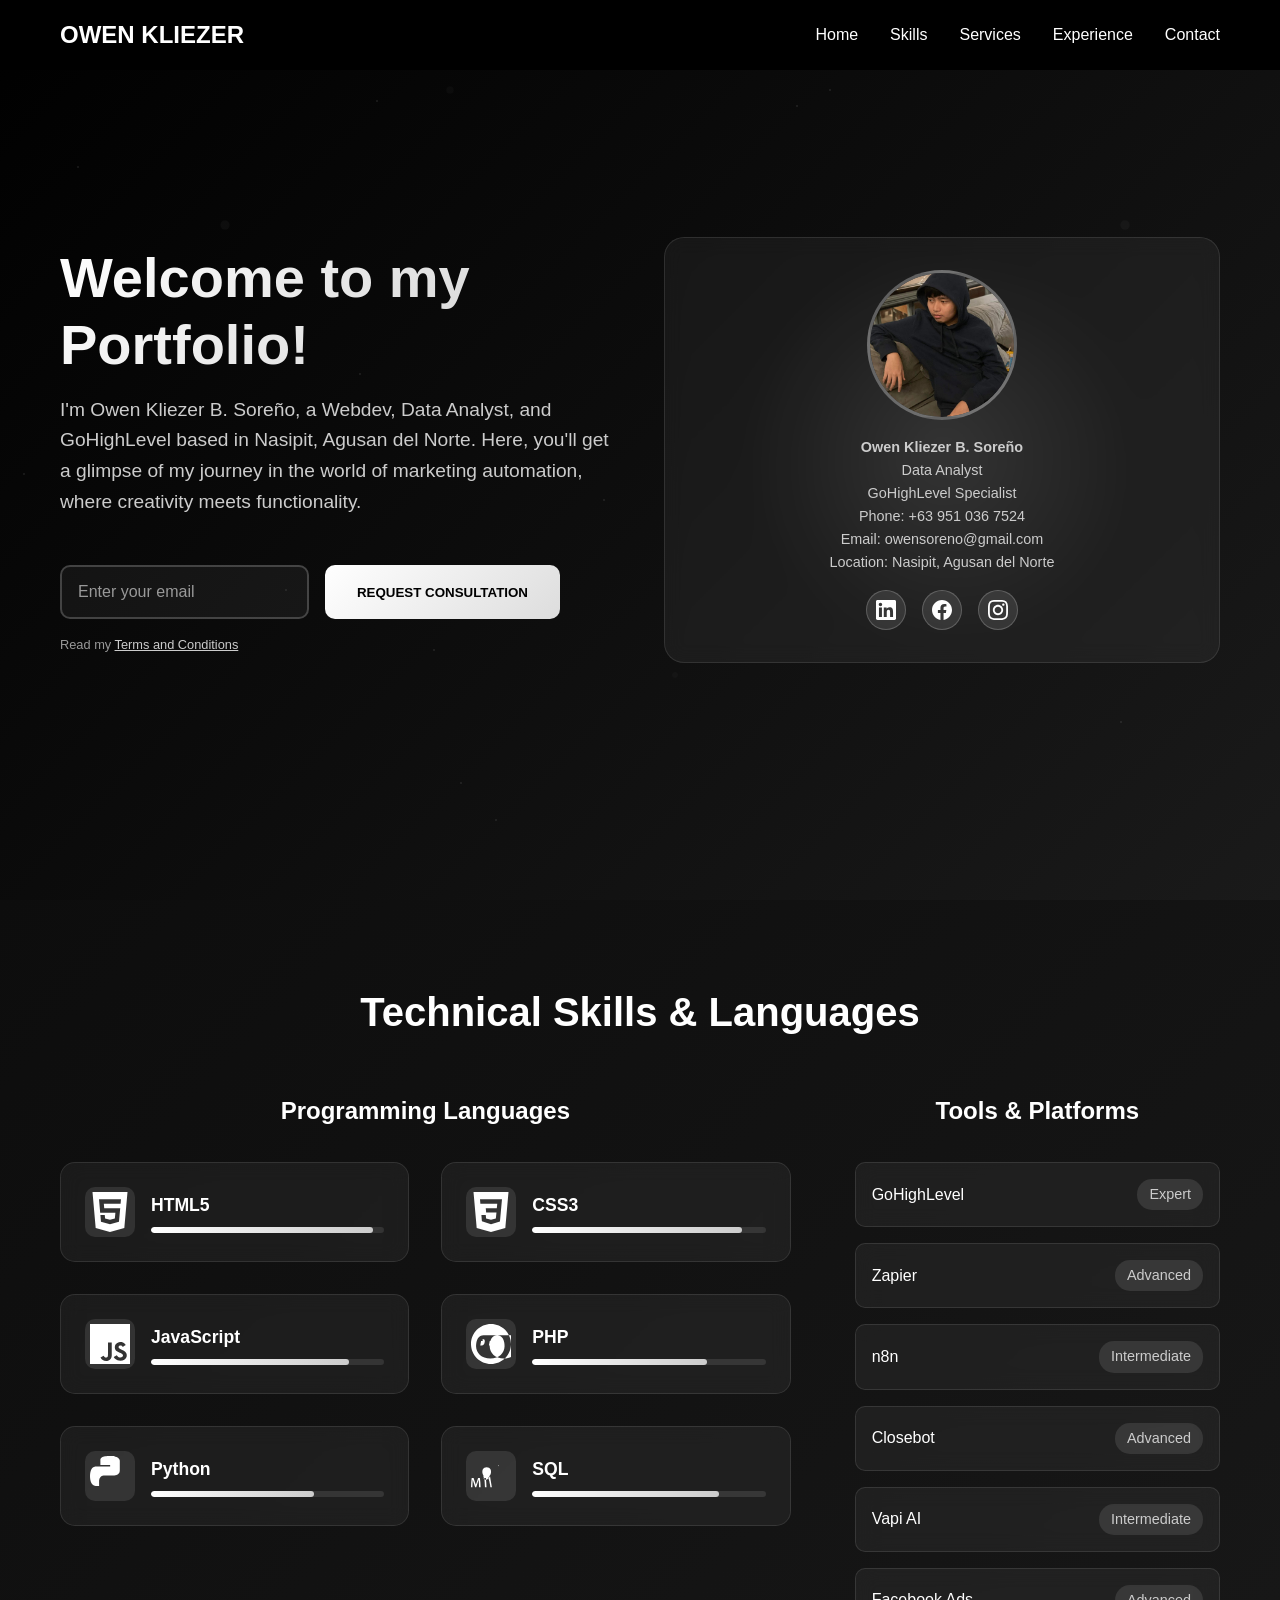
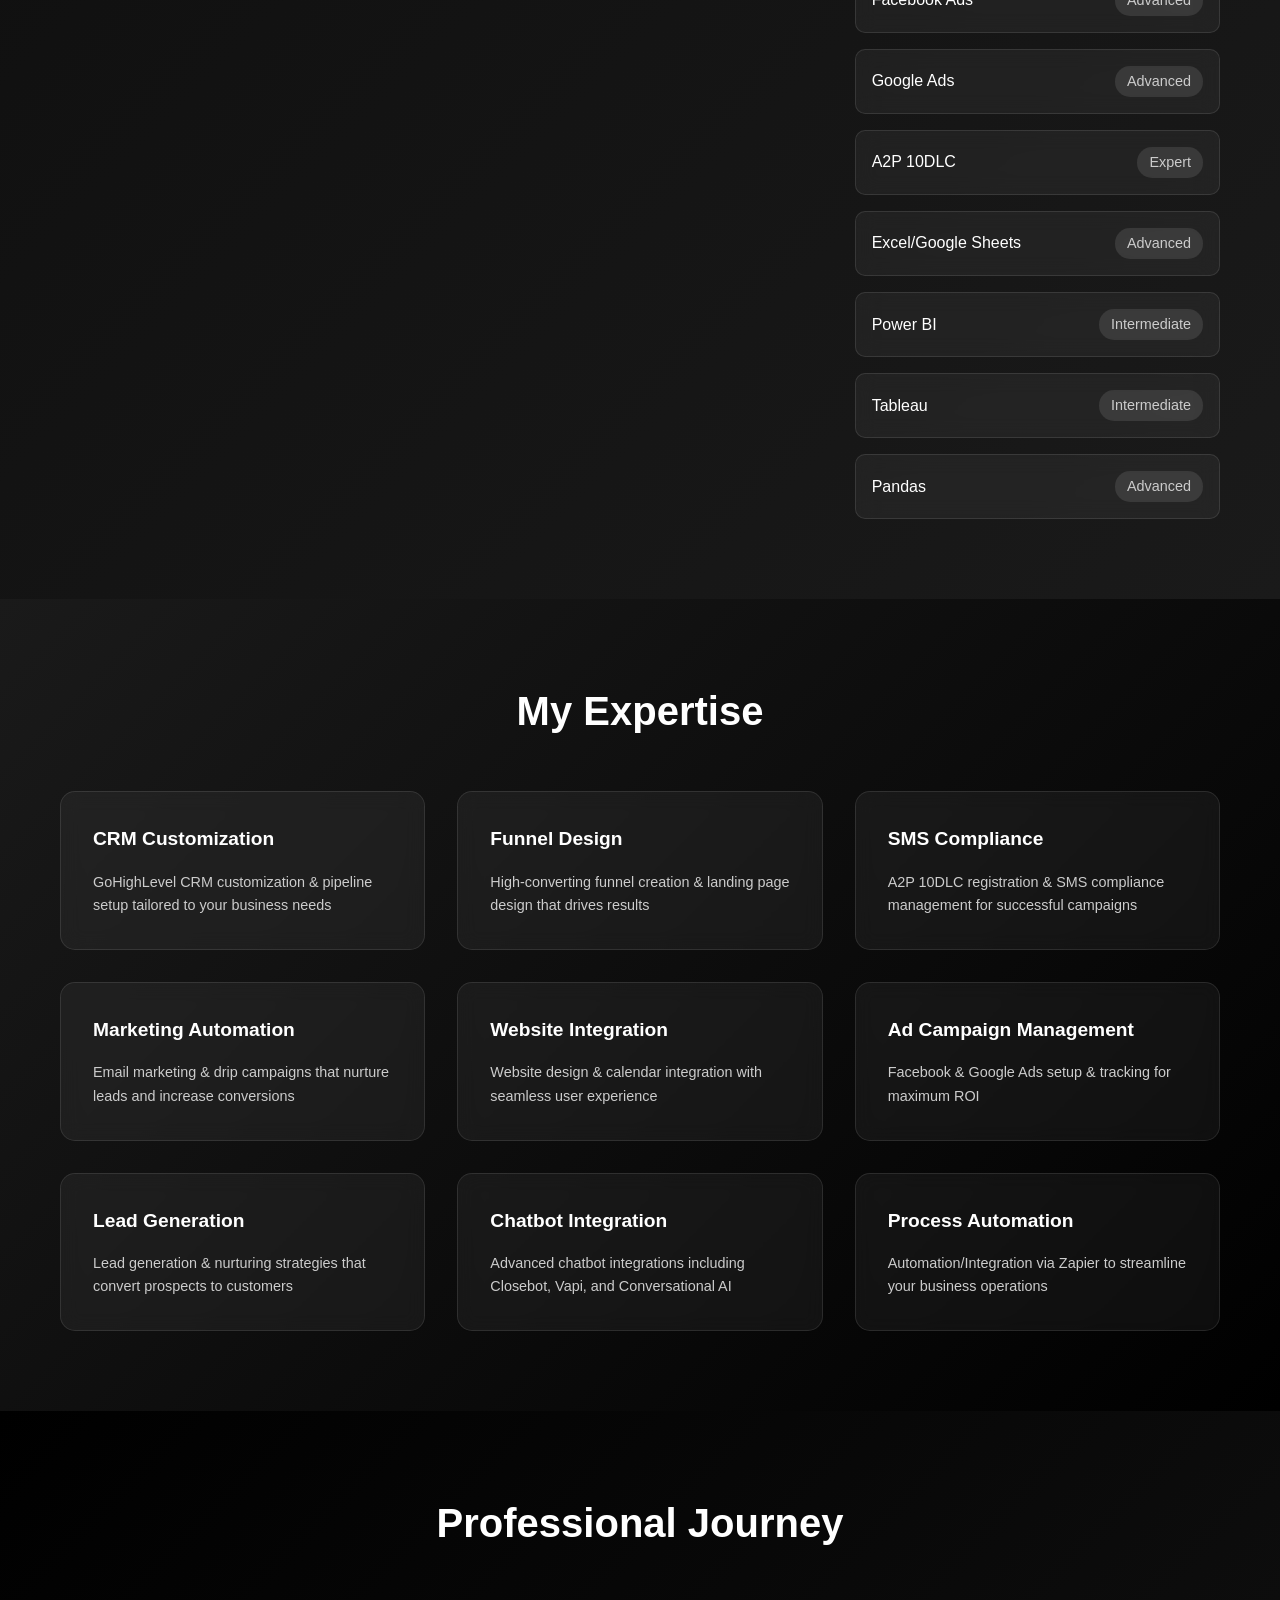
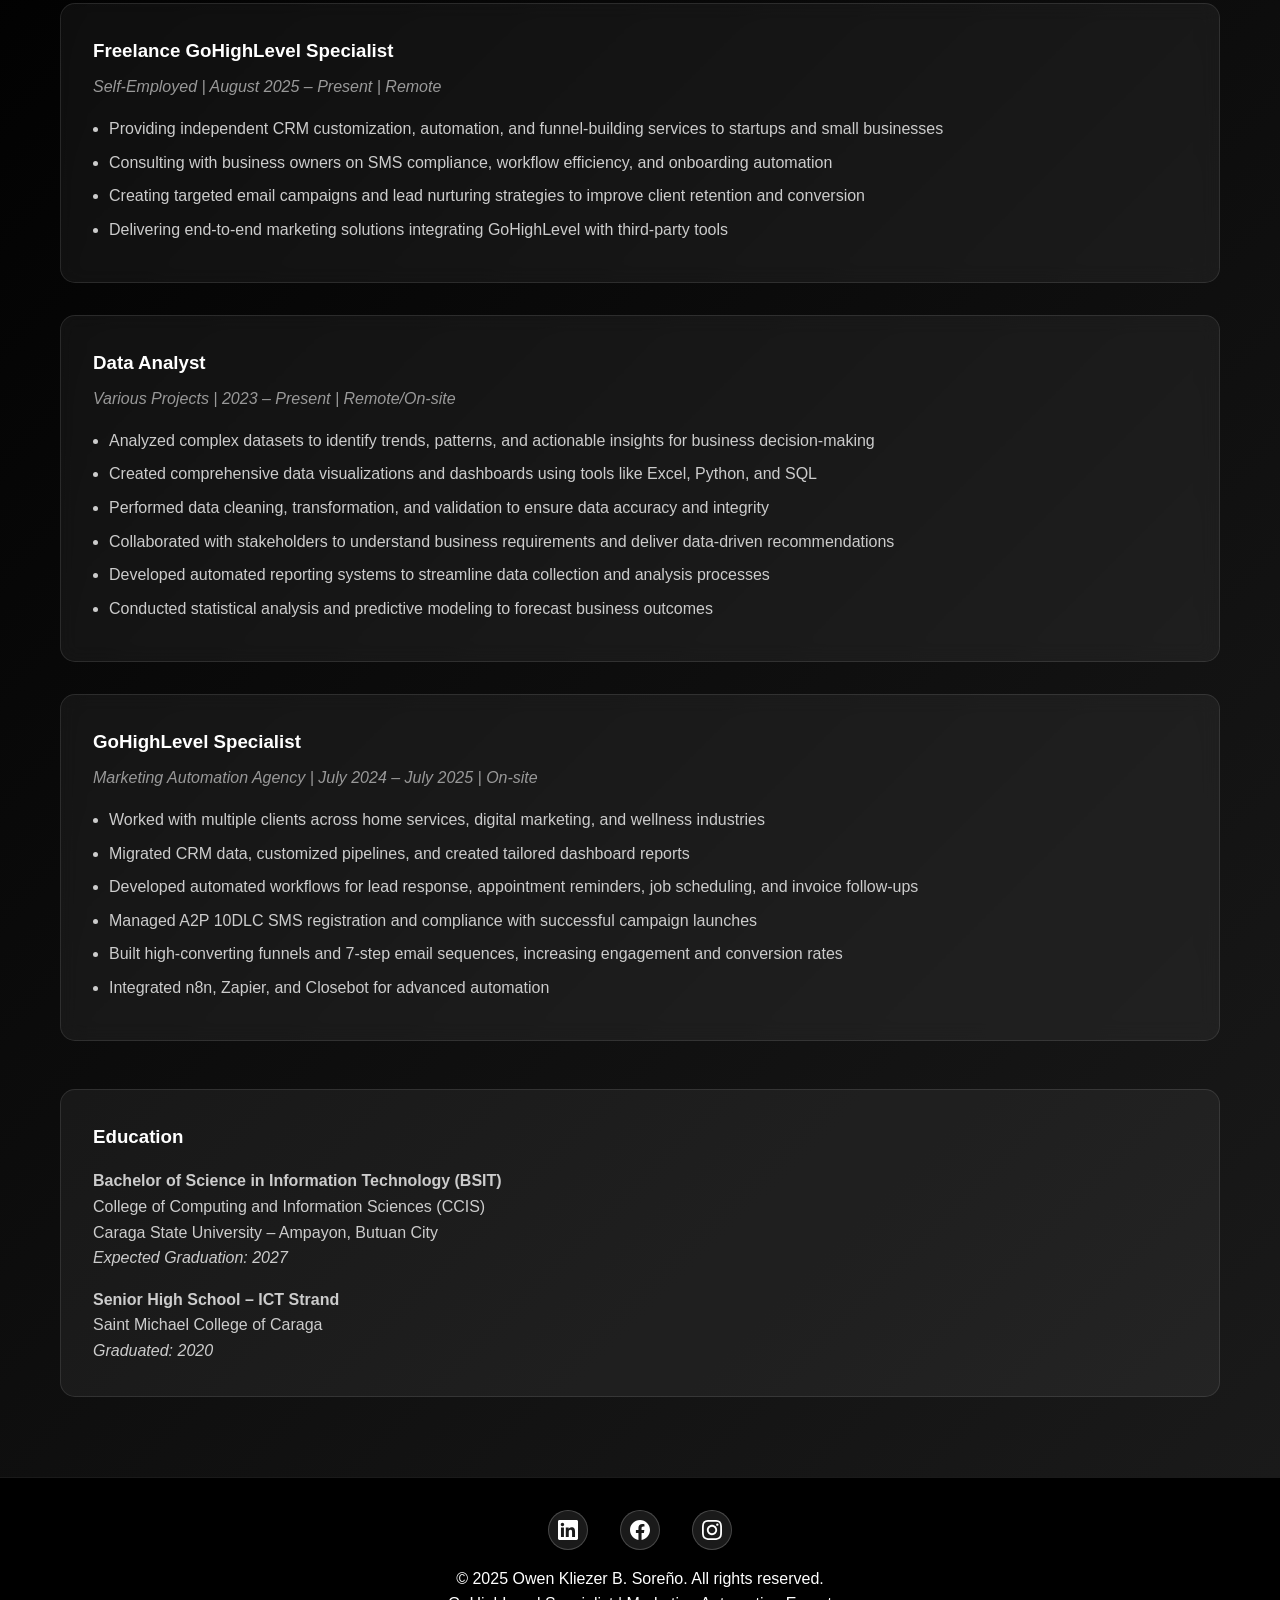
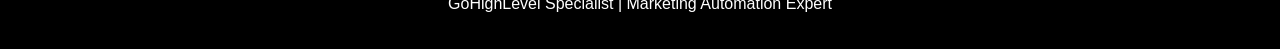
==== index.html @ ee92b9f7 "Add files via upload" ====
<!DOCTYPE html>
<html lang="en">
  <head>
    <meta charset="UTF-8" />
    <meta name="viewport" content="width=device-width, initial-scale=1.0" />
    <title>Owen Kliezer B. Soreño - Webdev</title>
    <link rel="stylesheet" href="style.css" />
  </head>
  <body>
    <div class="scroll-indicator" id="scrollIndicator"></div>

    <nav id="navbar">
      <div class="container">
        <div class="nav-container">
          <a href="#" class="logo">OWEN KLIEZER</a>
          <ul class="nav-links">
            <li><a href="#home">Home</a></li>
            <li><a href="#skills">Skills</a></li>
            <li><a href="#services">Services</a></li>
            <li><a href="#experience">Experience</a></li>
            <li><a href="#contact">Contact</a></li>
          </ul>
        </div>
      </div>
    </nav>

    <section class="hero" id="home">
      <div class="container">
        <div class="hero-content">
          <div class="hero-text">
            <h1>Welcome to my Portfolio!</h1>
            <p class="subtitle">
              I'm Owen Kliezer B. Soreño, a Webdev, Data Analyst, and
              GoHighLevel based in Nasipit, Agusan del Norte. Here, you'll get a
              glimpse of my journey in the world of marketing automation, where
              creativity meets functionality.
            </p>

            <div class="cta-section">
              <form class="cta-form">
                <input
                  type="email"
                  class="cta-input"
                  placeholder="Enter your email"
                  required
                />
                <button type="submit" class="cta-button">
                  <span>REQUEST CONSULTATION</span>
                </button>
              </form>
              <p class="terms-link">
                Read my <a href="#">Terms and Conditions</a>
              </p>
            </div>
          </div>

          <div class="hero-image">
            <div class="profile-card">
              <div class="profile-avatar">
                <!-- Replace 'your-profile-image.jpg' with your actual image file -->
                <img
                  src="/Owen_Portfolio/image/profile.jpg"
                  alt="Owen Kliezer B. Soreño"
                  class="profile-img"
                />
                <!-- Fallback letter if image doesn't load -->
                <span class="profile-letter">O</span>
              </div>
              <div class="contact-info">
                <p><strong>Owen Kliezer B. Soreño</strong></p>
                <p>Data Analyst</p>
                <p>GoHighLevel Specialist</p>
                <p>Phone: +63 951 036 7524</p>
                <p>Email: owensoreno@gmail.com</p>
                <p>Location: Nasipit, Agusan del Norte</p>

                <div class="social-links">
                  <a
                    href="https://www.linkedin.com/in/owen-kliezer-sore%C3%B1o-b41551377/"
                    target="_blank"
                    class="social-link"
                  >
                    <svg
                      width="20"
                      height="20"
                      fill="currentColor"
                      viewBox="0 0 24 24"
                    >
                      <path
                        d="M20.447 20.452h-3.554v-5.569c0-1.328-.027-3.037-1.852-3.037-1.853 0-2.136 1.445-2.136 2.939v5.667H9.351V9h3.414v1.561h.046c.477-.9 1.637-1.85 3.37-1.85 3.601 0 4.267 2.37 4.267 5.455v6.286zM5.337 7.433c-1.144 0-2.063-.926-2.063-2.065 0-1.138.92-2.063 2.063-2.063 1.14 0 2.064.925 2.064 2.063 0 1.139-.925 2.065-2.064 2.065zm1.782 13.019H3.555V9h3.564v11.452zM22.225 0H1.771C.792 0 0 .774 0 1.729v20.542C0 23.227.792 24 1.771 24h20.451C23.2 24 24 23.227 24 22.271V1.729C24 .774 23.2 0 22.222 0h.003z"
                      />
                    </svg>
                  </a>
                  <a
                    href="https://www.facebook.com/owen.soreno.3"
                    target="_blank"
                    class="social-link"
                  >
                    <svg
                      width="20"
                      height="20"
                      fill="currentColor"
                      viewBox="0 0 24 24"
                    >
                      <path
                        d="M24 12.073c0-6.627-5.373-12-12-12s-12 5.373-12 12c0 5.99 4.388 10.954 10.125 11.854v-8.385H7.078v-3.47h3.047V9.43c0-3.007 1.792-4.669 4.533-4.669 1.312 0 2.686.235 2.686.235v2.953H15.83c-1.491 0-1.956.925-1.956 1.874v2.25h3.328l-.532 3.47h-2.796v8.385C19.612 23.027 24 18.062 24 12.073z"
                      />
                    </svg>
                  </a>
                  <a
                    href="https://www.instagram.com/owengt3/"
                    target="_blank"
                    class="social-link"
                  >
                    <svg
                      width="20"
                      height="20"
                      fill="currentColor"
                      viewBox="0 0 24 24"
                    >
                      <path
                        d="M12 2.163c3.204 0 3.584.012 4.85.07 3.252.148 4.771 1.691 4.919 4.919.058 1.265.069 1.645.069 4.849 0 3.205-.012 3.584-.069 4.849-.149 3.225-1.664 4.771-4.919 4.919-1.266.058-1.644.07-4.85.07-3.204 0-3.584-.012-4.849-.07-3.26-.149-4.771-1.699-4.919-4.92-.058-1.265-.07-1.644-.07-4.849 0-3.204.013-3.583.07-4.849.149-3.227 1.664-4.771 4.919-4.919 1.266-.057 1.645-.069 4.849-.069zm0-2.163c-3.259 0-3.667.014-4.947.072-4.358.2-6.78 2.618-6.98 6.98-.059 1.281-.073 1.689-.073 4.948 0 3.259.014 3.668.072 4.948.2 4.358 2.618 6.78 6.98 6.98 1.281.058 1.689.072 4.948.072 3.259 0 3.668-.014 4.948-.072 4.354-.2 6.782-2.618 6.979-6.98.059-1.28.073-1.689.073-4.948 0-3.259-.014-3.667-.072-4.947-.196-4.354-2.617-6.78-6.979-6.98-1.281-.059-1.69-.073-4.949-.073zm0 5.838c-3.403 0-6.162 2.759-6.162 6.162s2.759 6.163 6.162 6.163 6.162-2.759 6.162-6.163c0-3.403-2.759-6.162-6.162-6.162zm0 10.162c-2.209 0-4-1.79-4-4 0-2.209 1.791-4 4-4s4 1.791 4 4c0 2.21-1.791 4-4 4zm6.406-11.845c-.796 0-1.441.645-1.441 1.44s.645 1.44 1.441 1.44c.795 0 1.439-.645 1.439-1.44s-.644-1.44-1.439-1.44z"
                      />
                    </svg>
                  </a>
                </div>
              </div>
            </div>
          </div>
        </div>
      </div>
    </section>

    <section class="skills" id="skills">
      <div class="container">
        <h2 class="section-title">Technical Skills & Languages</h2>

        <div class="skills-content">
          <div class="programming-languages">
            <h3>Programming Languages</h3>
            <div class="language-grid">
              <div class="language-item">
                <div class="language-icon">
                  <svg
                    width="40"
                    height="40"
                    viewBox="0 0 24 24"
                    fill="currentColor"
                  >
                    <path
                      d="M1.5 0h21l-1.91 21.563L11.977 24l-8.565-2.438L1.5 0zm7.031 9.75l-.232-2.718 10.059.003.23-2.622L5.412 4.41l.698 8.01h9.126l-.326 3.426-2.91.804-2.955-.81-.188-2.11H6.248l.33 4.171L12 19.351l5.379-1.443.744-8.157H8.531z"
                    />
                  </svg>
                </div>
                <div class="language-info">
                  <h4>HTML5</h4>
                  <div class="skill-bar">
                    <div class="skill-progress" data-width="95"></div>
                  </div>
                </div>
              </div>

              <div class="language-item">
                <div class="language-icon">
                  <svg
                    width="40"
                    height="40"
                    viewBox="0 0 24 24"
                    fill="currentColor"
                  >
                    <path
                      d="M1.5 0h21l-1.91 21.563L11.977 24l-8.564-2.438L1.5 0zm17.09 4.413L5.41 4.41l.213 2.622 10.125.002-.255 2.716h-6.64l.24 2.573h6.182l-.366 3.523-2.91.804-2.956-.81-.188-2.11h-2.61l.29 3.855L12 19.288l5.373-1.53L18.59 4.414z"
                    />
                  </svg>
                </div>
                <div class="language-info">
                  <h4>CSS3</h4>
                  <div class="skill-bar">
                    <div class="skill-progress" data-width="90"></div>
                  </div>
                </div>
              </div>

              <div class="language-item">
                <div class="language-icon">
                  <svg
                    width="40"
                    height="40"
                    viewBox="0 0 24 24"
                    fill="currentColor"
                  >
                    <path
                      d="M0 0h24v24H0V0zm22.034 18.276c-.175-1.095-.888-2.015-3.003-2.873-.736-.345-1.554-.585-1.797-1.14-.091-.33-.105-.51-.046-.705.15-.646.915-.84 1.515-.66.39.12.75.42.976.9 1.034-.676 1.034-.676 1.755-1.125-.27-.42-.404-.601-.586-.78-.63-.705-1.469-1.065-2.834-1.034l-.705.089c-.676.165-1.32.525-1.71 1.005-1.14 1.291-.811 3.541.569 4.471 1.365 1.02 3.361 1.244 3.616 2.205.24 1.17-.87 1.545-1.966 1.41-.811-.18-1.26-.586-1.755-1.336l-1.83 1.051c.21.48.45.689.81 1.109 1.74 1.756 6.09 1.666 6.871-1.004.029-.09.24-.705.074-1.65l.046.067zm-8.983-7.245h-2.248c0 1.938-.009 3.864-.009 5.805 0 1.232.063 2.363-.138 2.711-.33.689-1.18.601-1.566.48-.396-.196-.597-.466-.83-.855-.063-.105-.11-.196-.127-.196l-1.825 1.125c.305.63.75 1.172 1.324 1.517.855.51 2.004.675 3.207.405.783-.226 1.458-.691 1.811-1.411.51-.93.402-2.07.397-3.346.012-2.054 0-4.109 0-6.179l.004-.056z"
                    />
                  </svg>
                </div>
                <div class="language-info">
                  <h4>JavaScript</h4>
                  <div class="skill-bar">
                    <div class="skill-progress" data-width="85"></div>
                  </div>
                </div>
              </div>

              <div class="language-item">
                <div class="language-icon">
                  <svg
                    width="40"
                    height="40"
                    viewBox="0 0 24 24"
                    fill="currentColor"
                  >
                    <path
                      d="M7.01 10.207h-.944l-.515 2.648h.838c.556 0 .982-.18 1.264-.539.282-.36.476-.852.58-1.475.058-.346.062-.684.012-.996-.05-.312-.196-.538-.475-.627-.279-.09-.653-.011-1.264.011h.504zm5.18 0h-.944l-.515 2.648h.838c.556 0 .982-.18 1.264-.539.282-.36.476-.852.58-1.475.058-.346.062-.684.012-.996-.05-.312-.196-.538-.475-.627-.279-.09-.653-.011-1.264.011h.504zM24 12c0 6.627-5.373 12-12 12S0 18.627 0 12 5.373 0 12 0s12 5.373 12 12zM7.5 6.69c-.663 0-1.293.172-1.87.507-.577.334-1.07.814-1.463 1.424-.393.61-.689 1.34-.879 2.165-.189.825-.271 1.733-.244 2.696.027.963.234 1.902.615 2.787.381.885.949 1.664 1.686 2.31.737.646 1.644 1.157 2.695 1.518 1.051.36 2.245.542 3.546.542 1.301 0 2.495-.182 3.546-.542 1.051-.36 1.958-.872 2.695-1.518.737-.646 1.305-1.425 1.686-2.31.381-.885.588-1.824.615-2.787.027-.963-.055-1.871-.244-2.696-.189-.825-.486-1.555-.879-2.165-.393-.61-.886-1.09-1.463-1.424-.577-.335-1.207-.507-1.87-.507-.663 0-1.293.172-1.87.507-.577.334-1.07.814-1.463 1.424-.393.61-.689 1.34-.879 2.165-.189.825-.271 1.733-.244 2.696.027.963.234 1.902.615 2.787.381.885.949 1.664 1.686 2.31.737.646 1.644 1.157 2.695 1.518 1.051.36 2.245.542 3.546.542 1.301 0 2.495-.182 3.546-.542 1.051-.36 1.958-.872 2.695-1.518.737-.646 1.305-1.425 1.686-2.31.381-.885.588-1.824.615-2.787.027-.963-.055-1.871-.244-2.696-.189-.825-.486-1.555-.879-2.165-.393-.61-.886-1.09-1.463-1.424-.577-.335-1.207-.507-1.87-.507z"
                    />
                  </svg>
                </div>
                <div class="language-info">
                  <h4>PHP</h4>
                  <div class="skill-bar">
                    <div class="skill-progress" data-width="75"></div>
                  </div>
                </div>
              </div>

              <div class="language-item">
                <div class="language-icon">
                  <svg
                    width="40"
                    height="40"
                    viewBox="0 0 24 24"
                    fill="currentColor"
                  >
                    <path
                      d="M14.31.18l.9.2.73.26.59.3.45.32.34.34.25.34.16.33.1.3.04.26.02.2-.01.13V8.5l-.05.63-.13.55-.21.46-.26.38-.3.31-.33.25-.35.19-.35.14-.33.1-.3.07-.26.04-.21.02H8.83l-.69.05-.59.14-.5.22-.41.27-.33.32-.27.35-.2.36-.15.37-.1.35-.07.32-.04.27-.02.21v3.06H3.23l-.21-.03-.28-.07-.32-.12-.35-.18-.36-.26-.36-.36-.35-.46-.32-.59-.28-.73-.21-.88-.14-1.05L0 11.97l.06-1.22.16-1.04.24-.87.32-.71.36-.57.4-.44.42-.33.42-.24.4-.16.36-.1.32-.05.24-.01h.16l.06.01h8.16v-.83H6.24l-.01-2.75-.02-.37.05-.34.11-.31.17-.28.25-.26.31-.23.38-.2.44-.18.51-.15.58-.12.64-.1.71-.06.77-.04.84-.02 1.27-.01h1.29l.79.01z"
                    />
                  </svg>
                </div>
                <div class="language-info">
                  <h4>Python</h4>
                  <div class="skill-bar">
                    <div class="skill-progress" data-width="70"></div>
                  </div>
                </div>
              </div>

              <div class="language-item">
                <div class="language-icon">
                  <svg
                    width="40"
                    height="40"
                    viewBox="0 0 24 24"
                    fill="currentColor"
                  >
                    <path
                      d="M16.405 5.501c-.115 0-.193.014-.274.033v.013h.014c.054.104.146.18.214.273.054.107.1.214.154.32l.014-.015c.094-.066.14-.172.14-.333-.04-.047-.046-.094-.08-.14-.04-.067-.126-.1-.18-.153zM5.77 18.695h-.927a50.854 50.854 0 00-.27-4.41h-.008l-1.41 4.41H2.45l-1.4-4.41h-.01a72.892 72.892 0 00-.195 4.41H.002c.055-1.966.192-3.81.41-5.53h1.15l1.335 4.064h.008l1.347-4.064h1.095c.242 1.72.384 3.564.423 5.53zM9.294 18.695h-.927c-.06-1.966-.196-3.81-.41-5.53h.958c.202 1.72.336 3.564.379 5.53zM12.519 18.695h-.878a24.168 24.168 0 00-.396-2.25c-.146-.906-.338-1.704-.573-2.394-.09-.27-.194-.51-.31-.72-.116-.21-.244-.39-.38-.54-.14-.15-.29-.27-.45-.36-.16-.09-.33-.135-.51-.135-.08 0-.16.01-.24.03-.08.02-.15.05-.22.09-.07.04-.13.09-.18.15-.05.06-.075.13-.075.21 0 .12.035.22.105.3.07.08.17.12.285.12.08 0 .15-.015.21-.045.06-.03.105-.075.135-.135.03-.06.045-.12.045-.18 0-.1-.03-.18-.09-.24-.06-.06-.14-.09-.24-.09-.08 0-.14.015-.18.045-.04.03-.06.075-.06.135 0 .05.015.09.045.12.03.03.07.045.12.045.04 0 .075-.006.105-.018.03-.012.045-.03.045-.054 0-.018-.006-.033-.018-.045-.012-.012-.03-.018-.054-.018-.018 0-.033.006-.045.018-.012.012-.018.027-.018.045 0 .027.009.045.027.054.018.009.039.013.063.013.033 0 .057-.009.072-.027.015-.018.023-.042.023-.072 0-.039-.012-.069-.036-.09-.024-.021-.057-.031-.099-.031-.051 0-.087.015-.108.045-.021.03-.031.066-.031.108 0 .069.021.123.063.162.042.039.102.058.18.058.093 0 .162-.024.207-.072.045-.048.068-.126.068-.234 0-.138-.051-.246-.153-.324-.102-.078-.252-.117-.45-.117-.279 0-.504.087-.675.261-.171.174-.256.402-.256.684 0 .33.105.585.315.765.21.18.49.27.84.27.32 0 .615-.060.885-.18.27-.12.51-.285.72-.495.21-.21.375-.45.495-.72.12-.27.18-.54.18-.81 0-.33-.075-.615-.225-.855-.15-.24-.36-.42-.63-.54-.27-.12-.585-.18-.945-.18-.36 0-.675.060-.945.18-.27.12-.48.3-.63.54-.15.24-.225.525-.225.855 0 .225.045.42.135.585.09.165.225.285.405.36.18.075.405.105.675.09.27-.015.57-.075.9-.18.33-.105.645-.255.945-.45.3-.195.57-.435.81-.72.24-.285.42-.615.54-.99.12-.375.18-.795.18-1.26 0-.57-.105-1.065-.315-1.485-.21-.42-.51-.735-.9-.945-.39-.21-.855-.315-1.395-.315-.54 0-1.005.105-1.395.315-.39.21-.69.525-.9.945-.21.42-.315.915-.315 1.485 0 .465.06.885.18 1.26.12.375.3.705.54.99.24.285.51.525.81.72.3.195.615.345.945.45.33.105.63.165.9.18.27.015.495-.015.675-.09.18-.075.315-.195.405-.36.09-.165.135-.36.135-.585z"
                    />
                  </svg>
                </div>
                <div class="language-info">
                  <h4>SQL</h4>
                  <div class="skill-bar">
                    <div class="skill-progress" data-width="80"></div>
                  </div>
                </div>
              </div>
            </div>
          </div>

          <div class="tools-platforms">
            <h3>Tools & Platforms</h3>
            <div class="tools-grid">
              <div class="tool-item">
                <span class="tool-name">GoHighLevel</span>
                <span class="tool-level">Expert</span>
              </div>
              <div class="tool-item">
                <span class="tool-name">Zapier</span>
                <span class="tool-level">Advanced</span>
              </div>
              <div class="tool-item">
                <span class="tool-name">n8n</span>
                <span class="tool-level">Intermediate</span>
              </div>
              <div class="tool-item">
                <span class="tool-name">Closebot</span>
                <span class="tool-level">Advanced</span>
              </div>
              <div class="tool-item">
                <span class="tool-name">Vapi AI</span>
                <span class="tool-level">Intermediate</span>
              </div>
              <div class="tool-item">
                <span class="tool-name">Facebook Ads</span>
                <span class="tool-level">Advanced</span>
              </div>
              <div class="tool-item">
                <span class="tool-name">Google Ads</span>
                <span class="tool-level">Advanced</span>
              </div>
              <div class="tool-item">
                <span class="tool-name">A2P 10DLC</span>
                <span class="tool-level">Expert</span>
              </div>
              <div class="tool-item">
                <span class="tool-name">Excel/Google Sheets</span>
                <span class="tool-level">Advanced</span>
              </div>
              <div class="tool-item">
                <span class="tool-name">Power BI</span>
                <span class="tool-level">Intermediate</span>
              </div>
              <div class="tool-item">
                <span class="tool-name">Tableau</span>
                <span class="tool-level">Intermediate</span>
              </div>
              <div class="tool-item">
                <span class="tool-name">Pandas</span>
                <span class="tool-level">Advanced</span>
              </div>
            </div>
          </div>
        </div>
      </div>
    </section>

    <section class="services" id="services">
      <div class="container">
        <h2 class="section-title">My Expertise</h2>
        <div class="services-grid">
          <div class="service-card">
            <h3>CRM Customization</h3>
            <p>
              GoHighLevel CRM customization & pipeline setup tailored to your
              business needs
            </p>
          </div>
          <div class="service-card">
            <h3>Funnel Design</h3>
            <p>
              High-converting funnel creation & landing page design that drives
              results
            </p>
          </div>
          <div class="service-card">
            <h3>SMS Compliance</h3>
            <p>
              A2P 10DLC registration & SMS compliance management for successful
              campaigns
            </p>
          </div>
          <div class="service-card">
            <h3>Marketing Automation</h3>
            <p>
              Email marketing & drip campaigns that nurture leads and increase
              conversions
            </p>
          </div>
          <div class="service-card">
            <h3>Website Integration</h3>
            <p>
              Website design & calendar integration with seamless user
              experience
            </p>
          </div>
          <div class="service-card">
            <h3>Ad Campaign Management</h3>
            <p>Facebook & Google Ads setup & tracking for maximum ROI</p>
          </div>
          <div class="service-card">
            <h3>Lead Generation</h3>
            <p>
              Lead generation & nurturing strategies that convert prospects to
              customers
            </p>
          </div>
          <div class="service-card">
            <h3>Chatbot Integration</h3>
            <p>
              Advanced chatbot integrations including Closebot, Vapi, and
              Conversational AI
            </p>
          </div>
          <div class="service-card">
            <h3>Process Automation</h3>
            <p>
              Automation/Integration via Zapier to streamline your business
              operations
            </p>
          </div>
        </div>
      </div>
    </section>

    <section class="experience" id="experience">
      <div class="container">
        <h2 class="section-title">Professional Journey</h2>
        <div class="experience-timeline">
          <div class="timeline-item">
            <h3>Freelance GoHighLevel Specialist</h3>
            <p class="role">Self-Employed | August 2025 – Present | Remote</p>
            <ul>
              <li>
                Providing independent CRM customization, automation, and
                funnel-building services to startups and small businesses
              </li>
              <li>
                Consulting with business owners on SMS compliance, workflow
                efficiency, and onboarding automation
              </li>
              <li>
                Creating targeted email campaigns and lead nurturing strategies
                to improve client retention and conversion
              </li>
              <li>
                Delivering end-to-end marketing solutions integrating
                GoHighLevel with third-party tools
              </li>
            </ul>
          </div>

          <div class="timeline-item">
            <h3>Data Analyst</h3>
            <p class="role">
              Various Projects | 2023 – Present | Remote/On-site
            </p>
            <ul>
              <li>
                Analyzed complex datasets to identify trends, patterns, and
                actionable insights for business decision-making
              </li>
              <li>
                Created comprehensive data visualizations and dashboards using
                tools like Excel, Python, and SQL
              </li>
              <li>
                Performed data cleaning, transformation, and validation to
                ensure data accuracy and integrity
              </li>
              <li>
                Collaborated with stakeholders to understand business
                requirements and deliver data-driven recommendations
              </li>
              <li>
                Developed automated reporting systems to streamline data
                collection and analysis processes
              </li>
              <li>
                Conducted statistical analysis and predictive modeling to
                forecast business outcomes
              </li>
            </ul>
          </div>

          <div class="timeline-item">
            <h3>GoHighLevel Specialist</h3>
            <p class="role">
              Marketing Automation Agency | July 2024 – July 2025 | On-site
            </p>
            <ul>
              <li>
                Worked with multiple clients across home services, digital
                marketing, and wellness industries
              </li>
              <li>
                Migrated CRM data, customized pipelines, and created tailored
                dashboard reports
              </li>
              <li>
                Developed automated workflows for lead response, appointment
                reminders, job scheduling, and invoice follow-ups
              </li>
              <li>
                Managed A2P 10DLC SMS registration and compliance with
                successful campaign launches
              </li>
              <li>
                Built high-converting funnels and 7-step email sequences,
                increasing engagement and conversion rates
              </li>
              <li>
                Integrated n8n, Zapier, and Closebot for advanced automation
              </li>
            </ul>
          </div>
        </div>

        <div
          style="
            margin-top: 3rem;
            padding: 2rem;
            background: rgba(255, 255, 255, 0.05);
            border-radius: 15px;
            border: 1px solid rgba(255, 255, 255, 0.1);
          "
        >
          <h3 style="color: #fff; margin-bottom: 1rem">Education</h3>
          <p style="color: #ccc">
            <strong>Bachelor of Science in Information Technology (BSIT)</strong
            ><br />
            College of Computing and Information Sciences (CCIS)<br />
            Caraga State University – Ampayon, Butuan City<br />
            <em>Expected Graduation: 2027</em>
          </p>

          <p style="color: #ccc; margin-top: 1rem">
            <strong>Senior High School – ICT Strand</strong><br />
            Saint Michael College of Caraga<br />
            <em>Graduated: 2020</em>
          </p>
        </div>
      </div>
    </section>

    <footer id="contact">
      <div class="container">
        <div
          style="
            display: flex;
            justify-content: center;
            gap: 2rem;
            margin-bottom: 1rem;
            flex-wrap: wrap;
          "
        >
          <a
            href="https://www.linkedin.com/in/owen-kliezer-sore%C3%B1o-b41551377/"
            target="_blank"
            class="social-link"
          >
            <svg width="20" height="20" fill="currentColor" viewBox="0 0 24 24">
              <path
                d="M20.447 20.452h-3.554v-5.569c0-1.328-.027-3.037-1.852-3.037-1.853 0-2.136 1.445-2.136 2.939v5.667H9.351V9h3.414v1.561h.046c.477-.9 1.637-1.85 3.37-1.85 3.601 0 4.267 2.37 4.267 5.455v6.286zM5.337 7.433c-1.144 0-2.063-.926-2.063-2.065 0-1.138.92-2.063 2.063-2.063 1.14 0 2.064.925 2.064 2.063 0 1.139-.925 2.065-2.064 2.065zm1.782 13.019H3.555V9h3.564v11.452zM22.225 0H1.771C.792 0 0 .774 0 1.729v20.542C0 23.227.792 24 1.771 24h20.451C23.2 24 24 23.227 24 22.271V1.729C24 .774 23.2 0 22.222 0h.003z"
              />
            </svg>
          </a>
          <a
            href="https://www.facebook.com/owen.soreno.3"
            target="_blank"
            class="social-link"
          >
            <svg width="20" height="20" fill="currentColor" viewBox="0 0 24 24">
              <path
                d="M24 12.073c0-6.627-5.373-12-12-12s-12 5.373-12 12c0 5.99 4.388 10.954 10.125 11.854v-8.385H7.078v-3.47h3.047V9.43c0-3.007 1.792-4.669 4.533-4.669 1.312 0 2.686.235 2.686.235v2.953H15.83c-1.491 0-1.956.925-1.956 1.874v2.25h3.328l-.532 3.47h-2.796v8.385C19.612 23.027 24 18.062 24 12.073z"
              />
            </svg>
          </a>
          <a
            href="https://www.instagram.com/owengt3/"
            target="_blank"
            class="social-link"
          >
            <svg width="20" height="20" fill="currentColor" viewBox="0 0 24 24">
              <path
                d="M12 2.163c3.204 0 3.584.012 4.85.07 3.252.148 4.771 1.691 4.919 4.919.058 1.265.069 1.645.069 4.849 0 3.205-.012 3.584-.069 4.849-.149 3.225-1.664 4.771-4.919 4.919-1.266.058-1.644.07-4.85.07-3.204 0-3.584-.012-4.849-.07-3.26-.149-4.771-1.699-4.919-4.92-.058-1.265-.07-1.644-.07-4.849 0-3.204.013-3.583.07-4.849.149-3.227 1.664-4.771 4.919-4.919 1.266-.057 1.645-.069 4.849-.069zm0-2.163c-3.259 0-3.667.014-4.947.072-4.358.2-6.78 2.618-6.98 6.98-.059 1.281-.073 1.689-.073 4.948 0 3.259.014 3.668.072 4.948.2 4.358 2.618 6.78 6.98 6.98 1.281.058 1.689.072 4.948.072 3.259 0 3.668-.014 4.948-.072 4.354-.2 6.782-2.618 6.979-6.98.059-1.28.073-1.689.073-4.948 0-3.259-.014-3.667-.072-4.947-.196-4.354-2.617-6.78-6.979-6.98-1.281-.059-1.69-.073-4.949-.073zm0 5.838c-3.403 0-6.162 2.759-6.162 6.162s2.759 6.163 6.162 6.163 6.162-2.759 6.162-6.163c0-3.403-2.759-6.162-6.162-6.162zm0 10.162c-2.209 0-4-1.79-4-4 0-2.209 1.791-4 4-4s4 1.791 4 4c0 2.21-1.791 4-4 4zm6.406-11.845c-.796 0-1.441.645-1.441 1.44s.645 1.44 1.441 1.44c.795 0 1.439-.645 1.439-1.44s-.644-1.44-1.439-1.44z"
              />
            </svg>
          </a>
        </div>
        <p>&copy; 2025 Owen Kliezer B. Soreño. All rights reserved.</p>
        <p>GoHighLevel Specialist | Marketing Automation Expert</p>
      </div>
    </footer>

    <script src="function.js"></script>
  </body>
</html>
---- style.css ----
* {
    margin: 0;
    padding: 0;
    box-sizing: border-box;
}

body {
    font-family: 'Arial', sans-serif;
    line-height: 1.6;
    color: #333;
    background: linear-gradient(135deg, #000000 0%, #1a1a1a 100%);
    overflow-x: hidden;
}

.container {
    max-width: 1200px;
    margin: 0 auto;
    padding: 0 20px;
}

/* Navigation */
nav {
    position: fixed;
    top: 0;
    width: 100%;
    background: rgba(0, 0, 0, 0.95);
    backdrop-filter: blur(10px);
    z-index: 1000;
    padding: 1rem 0;
    transition: all 0.3s ease;
}

nav.scrolled {
    background: rgba(0, 0, 0, 1);
    box-shadow: 0 2px 20px rgba(255, 255, 255, 0.1);
}

.nav-container {
    display: flex;
    justify-content: space-between;
    align-items: center;
}

.logo {
    font-size: 1.5rem;
    font-weight: bold;
    color: #fff;
    text-decoration: none;
    transition: all 0.3s ease;
}

.logo:hover {
    transform: scale(1.05);
    text-shadow: 0 0 20px rgba(255, 255, 255, 0.5);
}

.nav-links {
    display: flex;
    list-style: none;
    gap: 2rem;
}

.nav-links a {
    color: #fff;
    text-decoration: none;
    transition: all 0.3s ease;
    position: relative;
}

.nav-links a:hover {
    color: #ddd;
    transform: translateY(-2px);
}

.nav-links a::after {
    content: '';
    position: absolute;
    width: 0;
    height: 2px;
    bottom: -5px;
    left: 0;
    background: #fff;
    transition: width 0.3s ease;
}

.nav-links a:hover::after {
    width: 100%;
}

/* Hero Section */
.hero {
    min-height: 100vh;
    display: flex;
    align-items: center;
    background: linear-gradient(135deg, #000000 0%, #1a1a1a 100%);
    position: relative;
    overflow: hidden;
}

.hero::before {
    content: '';
    position: absolute;
    top: 0;
    left: 0;
    width: 100%;
    height: 100%;
    background: url('data:image/svg+xml,<svg xmlns="http://www.w3.org/2000/svg" viewBox="0 0 100 100"><defs><pattern id="grain" width="100" height="100" patternUnits="userSpaceOnUse"><circle cx="25" cy="25" r="0.5" fill="%23ffffff" opacity="0.03"/><circle cx="75" cy="75" r="0.3" fill="%23ffffff" opacity="0.02"/><circle cx="50" cy="10" r="0.4" fill="%23ffffff" opacity="0.025"/></pattern></defs><rect width="100" height="100" fill="url(%23grain)"/></svg>');
    animation: float 20s ease-in-out infinite;
}

@keyframes float {
    0%, 100% { transform: translateX(0) translateY(0); }
    33% { transform: translateX(-20px) translateY(-20px); }
    66% { transform: translateX(20px) translateY(-10px); }
}

.hero-content {
    display: grid;
    grid-template-columns: 1fr 1fr;
    gap: 3rem;
    align-items: center;
    z-index: 2;
    position: relative;
}

.hero-text {
    animation: slideInLeft 1s ease-out;
}

.hero-text h1 {
    font-size: 3.5rem;
    font-weight: bold;
    color: #fff;
    margin-bottom: 1rem;
    line-height: 1.2;
    background: linear-gradient(135deg, #ffffff 0%, #cccccc 100%);
    -webkit-background-clip: text;
    -webkit-text-fill-color: transparent;
    background-clip: text;
}

.hero-text .subtitle {
    font-size: 1.2rem;
    color: #ccc;
    margin-bottom: 2rem;
    opacity: 0;
    animation: fadeInUp 1s ease-out 0.5s forwards;
}

.hero-image {
    position: relative;
    animation: slideInRight 1s ease-out;
}

.hero-image::before {
    content: '';
    position: absolute;
    top: 50%;
    left: 50%;
    transform: translate(-50%, -50%);
    width: 400px;
    height: 400px;
    background: radial-gradient(circle, rgba(255, 255, 255, 0.1) 0%, transparent 70%);
    border-radius: 50%;
    z-index: -1;
    animation: pulse 3s ease-in-out infinite;
}

@keyframes pulse {
    0%, 100% { transform: translate(-50%, -50%) scale(1); opacity: 0.3; }
    50% { transform: translate(-50%, -50%) scale(1.1); opacity: 0.1; }
}

.profile-card {
    background: rgba(255, 255, 255, 0.05);
    backdrop-filter: blur(10px);
    border: 1px solid rgba(255, 255, 255, 0.1);
    border-radius: 20px;
    padding: 2rem;
    text-align: center;
    transition: all 0.3s ease;
    position: relative;
    overflow: hidden;
}

.profile-card::before {
    content: '';
    position: absolute;
    top: 0;
    left: -100%;
    width: 100%;
    height: 100%;
    background: linear-gradient(90deg, transparent, rgba(255, 255, 255, 0.1), transparent);
    transition: left 0.5s ease;
}

.profile-card:hover::before {
    left: 100%;
}

.profile-card:hover {
    transform: translateY(-10px);
    box-shadow: 0 20px 40px rgba(255, 255, 255, 0.1);
}

.profile-avatar {
    width: 150px;
    height: 150px;
    border-radius: 50%;
    margin: 0 auto 1rem;
    background: linear-gradient(135deg, #333 0%, #555 100%);
    display: flex;
    align-items: center;
    justify-content: center;
    font-size: 3rem;
    color: #fff;
    border: 3px solid rgba(255, 255, 255, 0.2);
    transition: all 0.3s ease;
    position: relative;
    overflow: hidden;
}

.profile-img {
    width: 100%;
    height: 100%;
    border-radius: 50%;
    object-fit: cover;
    position: absolute;
    top: 0;
    left: 0;
}

.profile-letter {
    display: none;
    font-size: 3rem;
    font-weight: bold;
}

/* Show fallback letter if image fails to load */
.profile-img:not([src]),
.profile-img[src=""],
.profile-img[src="your-profile-image.jpg"] + .profile-letter {
    display: block;
}

.profile-card:hover .profile-avatar {
    transform: scale(1.1);
    border-color: rgba(255, 255, 255, 0.4);
}

.contact-info {
    color: #ccc;
    font-size: 0.9rem;
}

.social-links {
    display: flex;
    justify-content: center;
    gap: 1rem;
    margin-top: 1rem;
}

.social-link {
    display: flex;
    align-items: center;
    justify-content: center;
    width: 40px;
    height: 40px;
    background: rgba(255, 255, 255, 0.1);
    border-radius: 50%;
    color: #fff;
    text-decoration: none;
    transition: all 0.3s ease;
    border: 1px solid rgba(255, 255, 255, 0.2);
}

.social-link:hover {
    background: rgba(255, 255, 255, 0.2);
    transform: translateY(-3px);
    box-shadow: 0 5px 15px rgba(255, 255, 255, 0.2);
}

.social-link svg {
    transition: transform 0.3s ease;
}

.social-link:hover svg {
    transform: scale(1.1);
}

/* CTA Section */
.cta-section {
    margin-top: 3rem;
    opacity: 0;
    animation: fadeInUp 1s ease-out 1s forwards;
}

.cta-form {
    display: flex;
    gap: 1rem;
    max-width: 500px;
}

.cta-input {
    flex: 1;
    padding: 1rem;
    border: 2px solid rgba(255, 255, 255, 0.2);
    border-radius: 10px;
    background: rgba(255, 255, 255, 0.05);
    color: #fff;
    font-size: 1rem;
    transition: all 0.3s ease;
}

.cta-input:focus {
    outline: none;
    border-color: rgba(255, 255, 255, 0.5);
    background: rgba(255, 255, 255, 0.1);
    transform: translateY(-2px);
}

.cta-input::placeholder {
    color: #999;
}

.cta-button {
    padding: 1rem 2rem;
    background: linear-gradient(135deg, #fff 0%, #ddd 100%);
    color: #000;
    border: none;
    border-radius: 10px;
    font-weight: bold;
    cursor: pointer;
    transition: all 0.3s ease;
    position: relative;
    overflow: hidden;
}

.cta-button::before {
    content: '';
    position: absolute;
    top: 0;
    left: -100%;
    width: 100%;
    height: 100%;
    background: linear-gradient(135deg, #f0f0f0 0%, #fff 100%);
    transition: left 0.3s ease;
}

.cta-button:hover::before {
    left: 0;
}

.cta-button:hover {
    transform: translateY(-2px);
    box-shadow: 0 10px 20px rgba(255, 255, 255, 0.2);
}

.cta-button span {
    position: relative;
    z-index: 1;
}

.terms-link {
    color: #999;
    font-size: 0.8rem;
    margin-top: 1rem;
}

.terms-link a {
    color: #ccc;
    text-decoration: underline;
    transition: color 0.3s ease;
}

.terms-link a:hover {
    color: #fff;
}

/* Skills Section */
.skills {
    padding: 5rem 0;
    background: linear-gradient(135deg, #0d0d0d 0%, #1a1a1a 100%);
}

.skills-content {
    display: grid;
    grid-template-columns: 2fr 1fr;
    gap: 4rem;
    margin-top: 3rem;
}

.programming-languages h3,
.tools-platforms h3 {
    color: #fff;
    font-size: 1.5rem;
    margin-bottom: 2rem;
    text-align: center;
}

.language-grid {
    display: grid;
    grid-template-columns: repeat(auto-fit, minmax(250px, 1fr));
    gap: 2rem;
}

.language-item {
    background: rgba(255, 255, 255, 0.05);
    backdrop-filter: blur(10px);
    border: 1px solid rgba(255, 255, 255, 0.1);
    border-radius: 15px;
    padding: 1.5rem;
    display: flex;
    align-items: center;
    gap: 1rem;
    transition: all 0.3s ease;
    opacity: 0;
    transform: translateY(30px);
}

.language-item.visible {
    opacity: 1;
    transform: translateY(0);
}

.language-item:hover {
    transform: translateY(-5px);
    border-color: rgba(255, 255, 255, 0.3);
    box-shadow: 0 10px 25px rgba(255, 255, 255, 0.1);
}

.language-icon {
    color: #fff;
    display: flex;
    align-items: center;
    justify-content: center;
    width: 50px;
    height: 50px;
    background: rgba(255, 255, 255, 0.1);
    border-radius: 10px;
    transition: all 0.3s ease;
}

.language-item:hover .language-icon {
    background: rgba(255, 255, 255, 0.2);
    transform: scale(1.1);
}

.language-info {
    flex: 1;
}

.language-info h4 {
    color: #fff;
    font-size: 1.1rem;
    margin-bottom: 0.5rem;
}

.skill-bar {
    width: 100%;
    height: 6px;
    background: rgba(255, 255, 255, 0.1);
    border-radius: 3px;
    overflow: hidden;
}

.skill-progress {
    height: 100%;
    background: linear-gradient(90deg, #fff 0%, #ccc 100%);
    border-radius: 3px;
    width: 0%;
    transition: width 2s ease-in-out;
}

.tools-grid {
    display: grid;
    gap: 1rem;
}

.tool-item {
    background: rgba(255, 255, 255, 0.05);
    backdrop-filter: blur(10px);
    border: 1px solid rgba(255, 255, 255, 0.1);
    border-radius: 10px;
    padding: 1rem;
    display: flex;
    justify-content: space-between;
    align-items: center;
    transition: all 0.3s ease;
    opacity: 0;
    transform: translateX(30px);
}

.tool-item.visible {
    opacity: 1;
    transform: translateX(0);
}

.tool-item:hover {
    transform: translateX(5px);
    border-color: rgba(255, 255, 255, 0.3);
}

.tool-name {
    color: #fff;
    font-weight: 500;
}

.tool-level {
    color: #ccc;
    font-size: 0.9rem;
    padding: 0.25rem 0.75rem;
    background: rgba(255, 255, 255, 0.1);
    border-radius: 15px;
}

/* Services Section */
.services {
    padding: 5rem 0;
    background: linear-gradient(135deg, #1a1a1a 0%, #000000 100%);
}

.section-title {
    text-align: center;
    font-size: 2.5rem;
    color: #fff;
    margin-bottom: 3rem;
    opacity: 0;
    transform: translateY(30px);
    transition: all 0.6s ease;
}

.section-title.visible {
    opacity: 1;
    transform: translateY(0);
}

.services-grid {
    display: grid;
    grid-template-columns: repeat(auto-fit, minmax(300px, 1fr));
    gap: 2rem;
    margin-top: 3rem;
}

.service-card {
    background: rgba(255, 255, 255, 0.05);
    backdrop-filter: blur(10px);
    border: 1px solid rgba(255, 255, 255, 0.1);
    border-radius: 15px;
    padding: 2rem;
    transition: all 0.3s ease;
    opacity: 0;
    transform: translateY(30px);
}

.service-card.visible {
    opacity: 1;
    transform: translateY(0);
}

.service-card:hover {
    transform: translateY(-10px);
    border-color: rgba(255, 255, 255, 0.3);
    box-shadow: 0 15px 30px rgba(255, 255, 255, 0.1);
}

.service-card h3 {
    color: #fff;
    margin-bottom: 1rem;
    font-size: 1.2rem;
}

.service-card p {
    color: #ccc;
    font-size: 0.9rem;
}

/* Experience Section */
.experience {
    padding: 5rem 0;
    background: linear-gradient(135deg, #000000 0%, #1a1a1a 100%);
}

.experience-timeline {
    margin-top: 3rem;
}

.timeline-item {
    background: rgba(255, 255, 255, 0.05);
    backdrop-filter: blur(10px);
    border: 1px solid rgba(255, 255, 255, 0.1);
    border-radius: 15px;
    padding: 2rem;
    margin-bottom: 2rem;
    opacity: 0;
    transform: translateX(-30px);
    transition: all 0.6s ease;
}

.timeline-item.visible {
    opacity: 1;
    transform: translateX(0);
}

.timeline-item:hover {
    transform: translateX(10px);
    border-color: rgba(255, 255, 255, 0.3);
}

.timeline-item h3 {
    color: #fff;
    margin-bottom: 0.5rem;
}

.timeline-item .role {
    color: #999;
    font-style: italic;
    margin-bottom: 1rem;
}

.timeline-item ul {
    color: #ccc;
    padding-left: 1rem;
}

.timeline-item li {
    margin-bottom: 0.5rem;
}

/* Footer */
footer {
    background: #000;
    color: #fff;
    text-align: center;
    padding: 2rem 0;
    border-top: 1px solid rgba(255, 255, 255, 0.1);
}

/* Animations */
@keyframes slideInLeft {
    from {
        opacity: 0;
        transform: translateX(-50px);
    }
    to {
        opacity: 1;
        transform: translateX(0);
    }
}

@keyframes slideInRight {
    from {
        opacity: 0;
        transform: translateX(50px);
    }
    to {
        opacity: 1;
        transform: translateX(0);
    }
}

@keyframes fadeInUp {
    from {
        opacity: 0;
        transform: translateY(30px);
    }
    to {
        opacity: 1;
        transform: translateY(0);
    }
}

/* Responsive Design */
@media (max-width: 768px) {
    .hero-content {
        grid-template-columns: 1fr;
        text-align: center;
    }

    .hero-text h1 {
        font-size: 2.5rem;
    }

    .nav-links {
        display: none;
    }

    .cta-form {
        flex-direction: column;
    }

    .skills-content {
        grid-template-columns: 1fr;
        gap: 2rem;
    }

    .language-grid {
        grid-template-columns: 1fr;
    }

    .services-grid {
        grid-template-columns: 1fr;
    }
}

/* Scroll indicator */
.scroll-indicator {
    position: fixed;
    top: 0;
    left: 0;
    width: 0%;
    height: 3px;
    background: linear-gradient(90deg, #fff, #ccc);
    z-index: 1001;
    transition: width 0.1s ease;
}
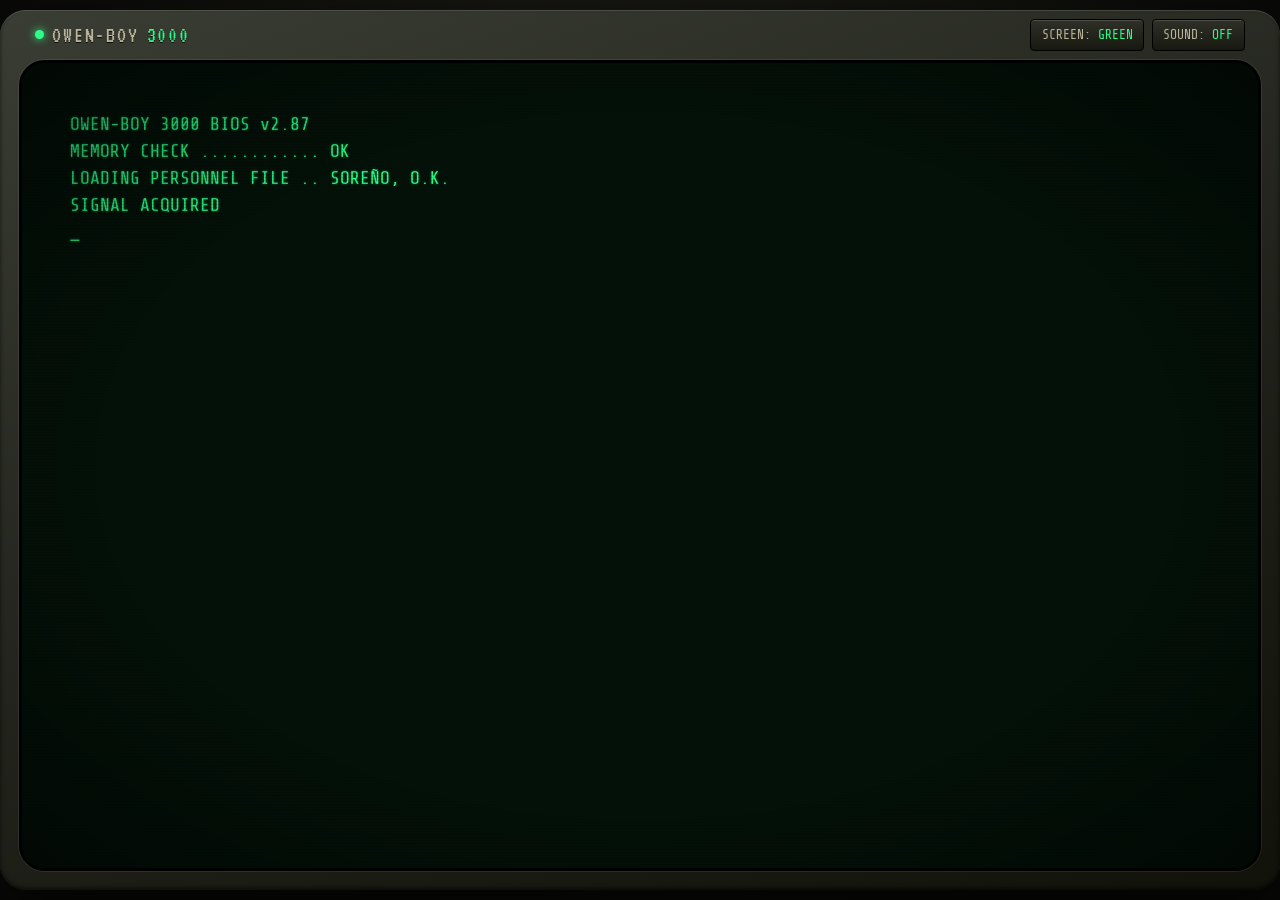
==== commit 9fd1ba80: "Publish Fallout redesign at the site root The Vercel and GitHub Pages homepages serve the root copy " ====
--- a/index.html
+++ b/index.html
@@ -3,564 +3,409 @@
   <head>
     <meta charset="UTF-8" />
     <meta name="viewport" content="width=device-width, initial-scale=1.0" />
-    <title>Owen Kliezer B. Soreño - Webdev</title>
+    <title>Owen Kliezer B. Soreño - GoHighLevel Specialist, Web Developer, Data Analyst</title>
+    <meta
+      name="description"
+      content="Owen Kliezer B. Soreño is a GoHighLevel specialist, web developer, and data analyst building CRM pipelines, funnels, and marketing automation for startups and small businesses."
+    />
+    <meta name="theme-color" content="#031108" />
+    <link
+      rel="icon"
+      href="data:image/svg+xml,<svg xmlns='http://www.w3.org/2000/svg' viewBox='0 0 32 32'><rect width='32' height='32' rx='6' fill='%23031108'/><circle cx='16' cy='16' r='9' fill='none' stroke='%232bff88' stroke-width='4'/></svg>"
+    />
+    <link rel="preconnect" href="https://fonts.googleapis.com" />
+    <link rel="preconnect" href="https://fonts.gstatic.com" crossorigin />
+    <link
+      href="https://fonts.googleapis.com/css2?family=Share+Tech+Mono&family=VT323&display=swap"
+      rel="stylesheet"
+    />
     <link rel="stylesheet" href="style.css" />
+    <script>
+      // Apply the saved screen color before first paint
+      try {
+        if (localStorage.getItem("phosphor") === "amber") {
+          document.documentElement.dataset.phosphor = "amber";
+        }
+      } catch (e) {}
+    </script>
   </head>
   <body>
-    <div class="scroll-indicator" id="scrollIndicator"></div>
-
-    <nav id="navbar">
-      <div class="container">
-        <div class="nav-container">
-          <a href="#" class="logo">OWEN KLIEZER</a>
-          <ul class="nav-links">
-            <li><a href="#home">Home</a></li>
-            <li><a href="#skills">Skills</a></li>
-            <li><a href="#services">Services</a></li>
-            <li><a href="#experience">Experience</a></li>
-            <li><a href="#contact">Contact</a></li>
-          </ul>
+    <a class="skip-link" href="#panels">Skip to content</a>
+
+    <div class="device">
+      <header class="plate">
+        <div class="plate-name">
+          <span class="led" aria-hidden="true"></span>
+          OWEN-BOY <span class="plate-model">3000</span>
+        </div>
+        <div class="plate-controls">
+          <button type="button" class="switch" id="phosphorToggle">
+            SCREEN: <span id="phosphorLabel">GREEN</span>
+          </button>
+          <button type="button" class="switch" id="soundToggle" aria-pressed="false">
+            SOUND: <span id="soundLabel">OFF</span>
+          </button>
+        </div>
+      </header>
+
+      <div class="screen">
+        <div class="boot" id="boot" aria-hidden="true" hidden></div>
+
+        <nav class="tabs" aria-label="Main">
+          <a class="tab" href="#home"><b>STAT</b><small>Home</small></a>
+          <a class="tab" href="#skills"><b>INV</b><small>Skills</small></a>
+          <a class="tab" href="#services"><b>SPECIAL</b><small>Services</small></a>
+          <a class="tab" href="#experience"><b>DATA</b><small>Experience</small></a>
+          <a class="tab" href="#contact"><b>RADIO</b><small>Contact</small></a>
+        </nav>
+
+        <main class="panels" id="panels" tabindex="-1">
+          <!-- STAT -->
+          <section class="panel stat" id="home" tabindex="-1">
+            <div class="stat-text">
+              <p class="eyebrow">&gt; PERSONNEL FILE LOADED</p>
+              <h1>Owen Kliezer B. Soreño</h1>
+              <p class="role-line">GoHighLevel Specialist / Web Developer / Data Analyst</p>
+              <p class="lede">
+                I build the CRM pipelines, funnels, and automated follow-ups that
+                help startups and small businesses respond to every lead.
+              </p>
+              <p class="lede-more">
+                From lead response and appointment reminders to SMS compliance and
+                dashboard reports, I connect the marketing tools your business
+                runs on.
+              </p>
+              <div class="actions">
+                <a
+                  class="btn btn-primary"
+                  href="mailto:owensoreno@gmail.com?subject=Consultation%20request&body=Hi%20Owen%2C%0A%0AMy%20business%3A%0AWhat%20I%20need%20help%20with%3A%0A"
+                  >Request consultation</a
+                >
+                <a class="btn" href="#experience">View experience</a>
+              </div>
+            </div>
+
+            <aside class="id-card" aria-label="Profile summary">
+              <div class="id-photo">
+                <img src="image/profile.jpg" alt="Portrait of Owen Kliezer B. Soreño" />
+              </div>
+              <dl class="id-data">
+                <div>
+                  <dt>CLASS</dt>
+                  <dd>GoHighLevel Specialist</dd>
+                </div>
+                <div>
+                  <dt>STATUS</dt>
+                  <dd>Freelance since Aug 2025</dd>
+                </div>
+                <div>
+                  <dt>BASE</dt>
+                  <dd>Nasipit, Agusan del Norte</dd>
+                </div>
+                <div>
+                  <dt>FIELDS</dt>
+                  <dd>Home services, digital marketing, wellness</dd>
+                </div>
+                <div>
+                  <dt>TRAINING</dt>
+                  <dd>BSIT, Caraga State University (expected 2027)</dd>
+                </div>
+              </dl>
+            </aside>
+          </section>
+
+          <!-- INV -->
+          <section class="panel" id="skills" tabindex="-1">
+            <header class="panel-head">
+              <h2>Inventory</h2>
+              <p>Technical skills, languages, and the tools I work with.</p>
+            </header>
+            <div class="inv">
+              <div>
+                <h3 class="group-title">Weapons <span>Programming languages</span></h3>
+                <ul class="inv-list">
+                  <li class="inv-row">
+                    <span class="inv-name">HTML5</span>
+                    <span class="bar" role="img" aria-label="95 out of 100"><span class="bar-fill" style="--v: 95"></span></span>
+                    <span class="inv-val" aria-hidden="true">95</span>
+                  </li>
+                  <li class="inv-row">
+                    <span class="inv-name">CSS3</span>
+                    <span class="bar" role="img" aria-label="90 out of 100"><span class="bar-fill" style="--v: 90"></span></span>
+                    <span class="inv-val" aria-hidden="true">90</span>
+                  </li>
+                  <li class="inv-row">
+                    <span class="inv-name">JavaScript</span>
+                    <span class="bar" role="img" aria-label="85 out of 100"><span class="bar-fill" style="--v: 85"></span></span>
+                    <span class="inv-val" aria-hidden="true">85</span>
+                  </li>
+                  <li class="inv-row">
+                    <span class="inv-name">SQL</span>
+                    <span class="bar" role="img" aria-label="80 out of 100"><span class="bar-fill" style="--v: 80"></span></span>
+                    <span class="inv-val" aria-hidden="true">80</span>
+                  </li>
+                  <li class="inv-row">
+                    <span class="inv-name">PHP</span>
+                    <span class="bar" role="img" aria-label="75 out of 100"><span class="bar-fill" style="--v: 75"></span></span>
+                    <span class="inv-val" aria-hidden="true">75</span>
+                  </li>
+                  <li class="inv-row">
+                    <span class="inv-name">Python</span>
+                    <span class="bar" role="img" aria-label="70 out of 100"><span class="bar-fill" style="--v: 70"></span></span>
+                    <span class="inv-val" aria-hidden="true">70</span>
+                  </li>
+                </ul>
+              </div>
+
+              <div>
+                <h3 class="group-title">Gear <span>Tools &amp; platforms</span></h3>
+                <h4 class="rank">Expert</h4>
+                <ul class="gear-list">
+                  <li>GoHighLevel</li>
+                  <li>A2P 10DLC</li>
+                </ul>
+                <h4 class="rank">Advanced</h4>
+                <ul class="gear-list">
+                  <li>Zapier</li>
+                  <li>Closebot</li>
+                  <li>Facebook Ads</li>
+                  <li>Google Ads</li>
+                  <li>Excel/Google Sheets</li>
+                  <li>Pandas</li>
+                </ul>
+                <h4 class="rank">Intermediate</h4>
+                <ul class="gear-list">
+                  <li>n8n</li>
+                  <li>Vapi AI</li>
+                  <li>Power BI</li>
+                  <li>Tableau</li>
+                </ul>
+              </div>
+            </div>
+          </section>
+
+          <!-- SPECIAL -->
+          <section class="panel" id="services" tabindex="-1">
+            <header class="panel-head">
+              <h2>S.P.E.C.I.A.L.</h2>
+              <p>Nine services. Seven of them happen to spell it out.</p>
+            </header>
+            <div class="readout" data-readout>
+              <div class="readout-list special-list" role="tablist" aria-orientation="vertical" aria-label="Services">
+                <button type="button" role="tab" id="tab-s" aria-controls="svc-s"><span class="letter">S</span><span class="name">SMS Compliance</span></button>
+                <button type="button" role="tab" id="tab-p" aria-controls="svc-p"><span class="letter">P</span><span class="name">Process Automation</span></button>
+                <button type="button" role="tab" id="tab-e" aria-controls="svc-e"><span class="letter">E</span><span class="name">Email Marketing Automation</span></button>
+                <button type="button" role="tab" id="tab-c" aria-controls="svc-c"><span class="letter">C</span><span class="name">CRM Customization</span></button>
+                <button type="button" role="tab" id="tab-i" aria-controls="svc-i"><span class="letter">I</span><span class="name">Integrated Websites</span></button>
+                <button type="button" role="tab" id="tab-a" aria-controls="svc-a"><span class="letter">A</span><span class="name">Ad Campaign Management</span></button>
+                <button type="button" role="tab" id="tab-l" aria-controls="svc-l"><span class="letter">L</span><span class="name">Lead Generation</span></button>
+                <p class="list-label" role="presentation">Perks</p>
+                <button type="button" role="tab" class="perk" id="tab-f" aria-controls="svc-f"><span class="letter" aria-hidden="true">+</span><span class="name">Funnel Design</span></button>
+                <button type="button" role="tab" class="perk" id="tab-b" aria-controls="svc-b"><span class="letter" aria-hidden="true">+</span><span class="name">Chatbot Integration</span></button>
+              </div>
+
+              <div class="readout-detail">
+                <article class="service" role="tabpanel" id="svc-s" aria-labelledby="tab-s">
+                  <span class="glyph" aria-hidden="true">S</span>
+                  <h3>SMS Compliance</h3>
+                  <p>A2P 10DLC registration and SMS compliance management for successful campaigns.</p>
+                  <p class="record"><b>FIELD RECORD</b> Managed A2P 10DLC SMS registration and compliance with successful campaign launches.</p>
+                </article>
+                <article class="service" role="tabpanel" id="svc-p" aria-labelledby="tab-p">
+                  <span class="glyph" aria-hidden="true">P</span>
+                  <h3>Process Automation</h3>
+                  <p>Automation and integration via Zapier to streamline your business operations.</p>
+                  <p class="record"><b>FIELD RECORD</b> Integrated n8n, Zapier, and Closebot for advanced automation.</p>
+                </article>
+                <article class="service" role="tabpanel" id="svc-e" aria-labelledby="tab-e">
+                  <span class="glyph" aria-hidden="true">E</span>
+                  <h3>Email Marketing Automation</h3>
+                  <p>Email marketing and drip campaigns that nurture leads and increase conversions.</p>
+                  <p class="record"><b>FIELD RECORD</b> Built 7-step email sequences, increasing engagement and conversion rates.</p>
+                </article>
+                <article class="service" role="tabpanel" id="svc-c" aria-labelledby="tab-c">
+                  <span class="glyph" aria-hidden="true">C</span>
+                  <h3>CRM Customization</h3>
+                  <p>GoHighLevel CRM customization and pipeline setup tailored to your business needs.</p>
+                  <p class="record"><b>FIELD RECORD</b> Migrated CRM data, customized pipelines, and created tailored dashboard reports.</p>
+                </article>
+                <article class="service" role="tabpanel" id="svc-i" aria-labelledby="tab-i">
+                  <span class="glyph" aria-hidden="true">I</span>
+                  <h3>Integrated Websites</h3>
+                  <p>Website design and calendar integration with a seamless user experience.</p>
+                  <p class="record"><b>FIELD RECORD</b> Delivered end-to-end marketing solutions integrating GoHighLevel with third-party tools.</p>
+                </article>
+                <article class="service" role="tabpanel" id="svc-a" aria-labelledby="tab-a">
+                  <span class="glyph" aria-hidden="true">A</span>
+                  <h3>Ad Campaign Management</h3>
+                  <p>Facebook and Google Ads setup and tracking for maximum ROI.</p>
+                </article>
+                <article class="service" role="tabpanel" id="svc-l" aria-labelledby="tab-l">
+                  <span class="glyph" aria-hidden="true">L</span>
+                  <h3>Lead Generation</h3>
+                  <p>Lead generation and nurturing strategies that convert prospects to customers.</p>
+                  <p class="record"><b>FIELD RECORD</b> Developed automated workflows for lead response, appointment reminders, job scheduling, and invoice follow-ups.</p>
+                </article>
+                <article class="service" role="tabpanel" id="svc-f" aria-labelledby="tab-f">
+                  <span class="glyph" aria-hidden="true">+</span>
+                  <h3>Funnel Design</h3>
+                  <p>High-converting funnel creation and landing page design that drives results.</p>
+                  <p class="record"><b>FIELD RECORD</b> Built high-converting funnels for clients across multiple industries.</p>
+                </article>
+                <article class="service" role="tabpanel" id="svc-b" aria-labelledby="tab-b">
+                  <span class="glyph" aria-hidden="true">+</span>
+                  <h3>Chatbot Integration</h3>
+                  <p>Advanced chatbot integrations including Closebot, Vapi, and Conversational AI.</p>
+                </article>
+              </div>
+            </div>
+          </section>
+
+          <!-- DATA -->
+          <section class="panel" id="experience" tabindex="-1">
+            <header class="panel-head">
+              <h2>Quest Log</h2>
+              <p>Professional journey and education.</p>
+            </header>
+            <div class="readout" data-readout>
+              <div class="readout-list quest-list" role="tablist" aria-orientation="vertical" aria-label="Experience and education">
+                <p class="list-label" role="presentation">Experience</p>
+                <button type="button" role="tab" id="tab-q1" aria-controls="quest-1"><span class="quest-mark is-active" aria-hidden="true"></span><span class="name">Freelance GoHighLevel Specialist</span></button>
+                <button type="button" role="tab" id="tab-q2" aria-controls="quest-2"><span class="quest-mark" aria-hidden="true"></span><span class="name">GoHighLevel Specialist</span></button>
+                <button type="button" role="tab" id="tab-q3" aria-controls="quest-3"><span class="quest-mark is-active" aria-hidden="true"></span><span class="name">Data Analyst</span></button>
+                <p class="list-label" role="presentation">Training</p>
+                <button type="button" role="tab" id="tab-q4" aria-controls="quest-4"><span class="quest-mark is-active" aria-hidden="true"></span><span class="name">BS Information Technology</span></button>
+                <button type="button" role="tab" id="tab-q5" aria-controls="quest-5"><span class="quest-mark" aria-hidden="true"></span><span class="name">Senior High School, ICT Strand</span></button>
+              </div>
+
+              <div class="readout-detail">
+                <article class="quest" role="tabpanel" id="quest-1" aria-labelledby="tab-q1">
+                  <p class="quest-state">ACTIVE</p>
+                  <h3>Freelance GoHighLevel Specialist</h3>
+                  <p class="quest-meta">Self-Employed | August 2025 – Present | Remote</p>
+                  <ul>
+                    <li>Providing independent CRM customization, automation, and funnel-building services to startups and small businesses</li>
+                    <li>Consulting with business owners on SMS compliance, workflow efficiency, and onboarding automation</li>
+                    <li>Creating targeted email campaigns and lead nurturing strategies to improve client retention and conversion</li>
+                    <li>Delivering end-to-end marketing solutions integrating GoHighLevel with third-party tools</li>
+                  </ul>
+                </article>
+                <article class="quest" role="tabpanel" id="quest-2" aria-labelledby="tab-q2">
+                  <p class="quest-state">COMPLETED</p>
+                  <h3>GoHighLevel Specialist</h3>
+                  <p class="quest-meta">Marketing Automation Agency | July 2024 – July 2025 | On-site</p>
+                  <ul>
+                    <li>Worked with multiple clients across home services, digital marketing, and wellness industries</li>
+                    <li>Migrated CRM data, customized pipelines, and created tailored dashboard reports</li>
+                    <li>Developed automated workflows for lead response, appointment reminders, job scheduling, and invoice follow-ups</li>
+                    <li>Managed A2P 10DLC SMS registration and compliance with successful campaign launches</li>
+                    <li>Built high-converting funnels and 7-step email sequences, increasing engagement and conversion rates</li>
+                    <li>Integrated n8n, Zapier, and Closebot for advanced automation</li>
+                  </ul>
+                </article>
+                <article class="quest" role="tabpanel" id="quest-3" aria-labelledby="tab-q3">
+                  <p class="quest-state">ACTIVE</p>
+                  <h3>Data Analyst</h3>
+                  <p class="quest-meta">Various Projects | 2023 – Present | Remote/On-site</p>
+                  <ul>
+                    <li>Analyzed complex datasets to identify trends, patterns, and actionable insights for business decision-making</li>
+                    <li>Created comprehensive data visualizations and dashboards using tools like Excel, Python, and SQL</li>
+                    <li>Performed data cleaning, transformation, and validation to ensure data accuracy and integrity</li>
+                    <li>Collaborated with stakeholders to understand business requirements and deliver data-driven recommendations</li>
+                    <li>Developed automated reporting systems to streamline data collection and analysis processes</li>
+                    <li>Conducted statistical analysis and predictive modeling to forecast business outcomes</li>
+                  </ul>
+                </article>
+                <article class="quest" role="tabpanel" id="quest-4" aria-labelledby="tab-q4">
+                  <p class="quest-state">ACTIVE</p>
+                  <h3>Bachelor of Science in Information Technology (BSIT)</h3>
+                  <p class="quest-meta">Expected Graduation: 2027</p>
+                  <ul>
+                    <li>College of Computing and Information Sciences (CCIS)</li>
+                    <li>Caraga State University – Ampayon, Butuan City</li>
+                  </ul>
+                </article>
+                <article class="quest" role="tabpanel" id="quest-5" aria-labelledby="tab-q5">
+                  <p class="quest-state">COMPLETED</p>
+                  <h3>Senior High School – ICT Strand</h3>
+                  <p class="quest-meta">Graduated: 2020</p>
+                  <ul>
+                    <li>Saint Michael College of Caraga</li>
+                  </ul>
+                </article>
+              </div>
+            </div>
+          </section>
+
+          <!-- RADIO -->
+          <section class="panel" id="contact" tabindex="-1">
+            <header class="panel-head">
+              <h2>Radio</h2>
+              <p>Pick a frequency. Email is the best way to request a consultation.</p>
+            </header>
+            <div class="radio">
+              <ul class="stations">
+                <li>
+                  <a class="station" href="mailto:owensoreno@gmail.com?subject=Consultation%20request" data-wave="1">
+                    <span class="station-type">Email</span>
+                    <span class="station-value">owensoreno@gmail.com</span>
+                  </a>
+                </li>
+                <li>
+                  <a class="station" href="tel:+639510367524" data-wave="2">
+                    <span class="station-type">Phone</span>
+                    <span class="station-value">+63 951 036 7524</span>
+                  </a>
+                </li>
+                <li>
+                  <a class="station" href="https://www.linkedin.com/in/owen-kliezer-sore%C3%B1o-b41551377/" target="_blank" rel="noopener" data-wave="3">
+                    <span class="station-type">LinkedIn</span>
+                    <span class="station-value">Owen Kliezer Soreño</span>
+                  </a>
+                </li>
+                <li>
+                  <a class="station" href="https://www.facebook.com/owen.soreno.3" target="_blank" rel="noopener" data-wave="4">
+                    <span class="station-type">Facebook</span>
+                    <span class="station-value">owen.soreno.3</span>
+                  </a>
+                </li>
+                <li>
+                  <a class="station" href="https://www.instagram.com/owengt3/" target="_blank" rel="noopener" data-wave="5">
+                    <span class="station-type">Instagram</span>
+                    <span class="station-value">owengt3</span>
+                  </a>
+                </li>
+              </ul>
+
+              <div class="signal">
+                <canvas id="waveform" aria-hidden="true"></canvas>
+                <p class="signal-text">Now broadcasting from Nasipit, Agusan del Norte</p>
+                <div class="actions">
+                  <a
+                    class="btn btn-primary"
+                    href="mailto:owensoreno@gmail.com?subject=Consultation%20request&body=Hi%20Owen%2C%0A%0AMy%20business%3A%0AWhat%20I%20need%20help%20with%3A%0A"
+                    >Request consultation</a
+                  >
+                  <button type="button" class="btn" id="copyEmail">Copy email</button>
+                </div>
+                <p class="copy-status" id="copyStatus" role="status"></p>
+              </div>
+            </div>
+
+            <footer class="legal">
+              <p>&copy; <span id="year">2026</span> Owen Kliezer B. Soreño. All rights reserved.</p>
+              <p>Fallout-inspired fan styling. Not affiliated with Bethesda Softworks.</p>
+            </footer>
+          </section>
+        </main>
+
+        <div class="status-bar">
+          <span>LOC Nasipit, PH</span>
+          <span>PHT <time id="clock">--:--</time></span>
+          <span class="key-hint">[1-5] Switch tabs</span>
         </div>
       </div>
-    </nav>
-
-    <section class="hero" id="home">
-      <div class="container">
-        <div class="hero-content">
-          <div class="hero-text">
-            <h1>Welcome to my Portfolio!</h1>
-            <p class="subtitle">
-              I'm Owen Kliezer B. Soreño, a Webdev, Data Analyst, and
-              GoHighLevel based in Nasipit, Agusan del Norte. Here, you'll get a
-              glimpse of my journey in the world of marketing automation, where
-              creativity meets functionality.
-            </p>
-
-            <div class="cta-section">
-              <form class="cta-form">
-                <input
-                  type="email"
-                  class="cta-input"
-                  placeholder="Enter your email"
-                  required
-                />
-                <button type="submit" class="cta-button">
-                  <span>REQUEST CONSULTATION</span>
-                </button>
-              </form>
-              <p class="terms-link">
-                Read my <a href="#">Terms and Conditions</a>
-              </p>
-            </div>
-          </div>
-
-          <div class="hero-image">
-            <div class="profile-card">
-              <div class="profile-avatar">
-                <!-- Replace 'your-profile-image.jpg' with your actual image file -->
-                <img
-                  src="/Owen_Portfolio/image/profile.jpg"
-                  alt="Owen Kliezer B. Soreño"
-                  class="profile-img"
-                />
-                <!-- Fallback letter if image doesn't load -->
-                <span class="profile-letter">O</span>
-              </div>
-              <div class="contact-info">
-                <p><strong>Owen Kliezer B. Soreño</strong></p>
-                <p>Data Analyst</p>
-                <p>GoHighLevel Specialist</p>
-                <p>Phone: +63 951 036 7524</p>
-                <p>Email: owensoreno@gmail.com</p>
-                <p>Location: Nasipit, Agusan del Norte</p>
-
-                <div class="social-links">
-                  <a
-                    href="https://www.linkedin.com/in/owen-kliezer-sore%C3%B1o-b41551377/"
-                    target="_blank"
-                    class="social-link"
-                  >
-                    <svg
-                      width="20"
-                      height="20"
-                      fill="currentColor"
-                      viewBox="0 0 24 24"
-                    >
-                      <path
-                        d="M20.447 20.452h-3.554v-5.569c0-1.328-.027-3.037-1.852-3.037-1.853 0-2.136 1.445-2.136 2.939v5.667H9.351V9h3.414v1.561h.046c.477-.9 1.637-1.85 3.37-1.85 3.601 0 4.267 2.37 4.267 5.455v6.286zM5.337 7.433c-1.144 0-2.063-.926-2.063-2.065 0-1.138.92-2.063 2.063-2.063 1.14 0 2.064.925 2.064 2.063 0 1.139-.925 2.065-2.064 2.065zm1.782 13.019H3.555V9h3.564v11.452zM22.225 0H1.771C.792 0 0 .774 0 1.729v20.542C0 23.227.792 24 1.771 24h20.451C23.2 24 24 23.227 24 22.271V1.729C24 .774 23.2 0 22.222 0h.003z"
-                      />
-                    </svg>
-                  </a>
-                  <a
-                    href="https://www.facebook.com/owen.soreno.3"
-                    target="_blank"
-                    class="social-link"
-                  >
-                    <svg
-                      width="20"
-                      height="20"
-                      fill="currentColor"
-                      viewBox="0 0 24 24"
-                    >
-                      <path
-                        d="M24 12.073c0-6.627-5.373-12-12-12s-12 5.373-12 12c0 5.99 4.388 10.954 10.125 11.854v-8.385H7.078v-3.47h3.047V9.43c0-3.007 1.792-4.669 4.533-4.669 1.312 0 2.686.235 2.686.235v2.953H15.83c-1.491 0-1.956.925-1.956 1.874v2.25h3.328l-.532 3.47h-2.796v8.385C19.612 23.027 24 18.062 24 12.073z"
-                      />
-                    </svg>
-                  </a>
-                  <a
-                    href="https://www.instagram.com/owengt3/"
-                    target="_blank"
-                    class="social-link"
-                  >
-                    <svg
-                      width="20"
-                      height="20"
-                      fill="currentColor"
-                      viewBox="0 0 24 24"
-                    >
-                      <path
-                        d="M12 2.163c3.204 0 3.584.012 4.85.07 3.252.148 4.771 1.691 4.919 4.919.058 1.265.069 1.645.069 4.849 0 3.205-.012 3.584-.069 4.849-.149 3.225-1.664 4.771-4.919 4.919-1.266.058-1.644.07-4.85.07-3.204 0-3.584-.012-4.849-.07-3.26-.149-4.771-1.699-4.919-4.92-.058-1.265-.07-1.644-.07-4.849 0-3.204.013-3.583.07-4.849.149-3.227 1.664-4.771 4.919-4.919 1.266-.057 1.645-.069 4.849-.069zm0-2.163c-3.259 0-3.667.014-4.947.072-4.358.2-6.78 2.618-6.98 6.98-.059 1.281-.073 1.689-.073 4.948 0 3.259.014 3.668.072 4.948.2 4.358 2.618 6.78 6.98 6.98 1.281.058 1.689.072 4.948.072 3.259 0 3.668-.014 4.948-.072 4.354-.2 6.782-2.618 6.979-6.98.059-1.28.073-1.689.073-4.948 0-3.259-.014-3.667-.072-4.947-.196-4.354-2.617-6.78-6.979-6.98-1.281-.059-1.69-.073-4.949-.073zm0 5.838c-3.403 0-6.162 2.759-6.162 6.162s2.759 6.163 6.162 6.163 6.162-2.759 6.162-6.163c0-3.403-2.759-6.162-6.162-6.162zm0 10.162c-2.209 0-4-1.79-4-4 0-2.209 1.791-4 4-4s4 1.791 4 4c0 2.21-1.791 4-4 4zm6.406-11.845c-.796 0-1.441.645-1.441 1.44s.645 1.44 1.441 1.44c.795 0 1.439-.645 1.439-1.44s-.644-1.44-1.439-1.44z"
-                      />
-                    </svg>
-                  </a>
-                </div>
-              </div>
-            </div>
-          </div>
-        </div>
-      </div>
-    </section>
-
-    <section class="skills" id="skills">
-      <div class="container">
-        <h2 class="section-title">Technical Skills & Languages</h2>
-
-        <div class="skills-content">
-          <div class="programming-languages">
-            <h3>Programming Languages</h3>
-            <div class="language-grid">
-              <div class="language-item">
-                <div class="language-icon">
-                  <svg
-                    width="40"
-                    height="40"
-                    viewBox="0 0 24 24"
-                    fill="currentColor"
-                  >
-                    <path
-                      d="M1.5 0h21l-1.91 21.563L11.977 24l-8.565-2.438L1.5 0zm7.031 9.75l-.232-2.718 10.059.003.23-2.622L5.412 4.41l.698 8.01h9.126l-.326 3.426-2.91.804-2.955-.81-.188-2.11H6.248l.33 4.171L12 19.351l5.379-1.443.744-8.157H8.531z"
-                    />
-                  </svg>
-                </div>
-                <div class="language-info">
-                  <h4>HTML5</h4>
-                  <div class="skill-bar">
-                    <div class="skill-progress" data-width="95"></div>
-                  </div>
-                </div>
-              </div>
-
-              <div class="language-item">
-                <div class="language-icon">
-                  <svg
-                    width="40"
-                    height="40"
-                    viewBox="0 0 24 24"
-                    fill="currentColor"
-                  >
-                    <path
-                      d="M1.5 0h21l-1.91 21.563L11.977 24l-8.564-2.438L1.5 0zm17.09 4.413L5.41 4.41l.213 2.622 10.125.002-.255 2.716h-6.64l.24 2.573h6.182l-.366 3.523-2.91.804-2.956-.81-.188-2.11h-2.61l.29 3.855L12 19.288l5.373-1.53L18.59 4.414z"
-                    />
-                  </svg>
-                </div>
-                <div class="language-info">
-                  <h4>CSS3</h4>
-                  <div class="skill-bar">
-                    <div class="skill-progress" data-width="90"></div>
-                  </div>
-                </div>
-              </div>
-
-              <div class="language-item">
-                <div class="language-icon">
-                  <svg
-                    width="40"
-                    height="40"
-                    viewBox="0 0 24 24"
-                    fill="currentColor"
-                  >
-                    <path
-                      d="M0 0h24v24H0V0zm22.034 18.276c-.175-1.095-.888-2.015-3.003-2.873-.736-.345-1.554-.585-1.797-1.14-.091-.33-.105-.51-.046-.705.15-.646.915-.84 1.515-.66.39.12.75.42.976.9 1.034-.676 1.034-.676 1.755-1.125-.27-.42-.404-.601-.586-.78-.63-.705-1.469-1.065-2.834-1.034l-.705.089c-.676.165-1.32.525-1.71 1.005-1.14 1.291-.811 3.541.569 4.471 1.365 1.02 3.361 1.244 3.616 2.205.24 1.17-.87 1.545-1.966 1.41-.811-.18-1.26-.586-1.755-1.336l-1.83 1.051c.21.48.45.689.81 1.109 1.74 1.756 6.09 1.666 6.871-1.004.029-.09.24-.705.074-1.65l.046.067zm-8.983-7.245h-2.248c0 1.938-.009 3.864-.009 5.805 0 1.232.063 2.363-.138 2.711-.33.689-1.18.601-1.566.48-.396-.196-.597-.466-.83-.855-.063-.105-.11-.196-.127-.196l-1.825 1.125c.305.63.75 1.172 1.324 1.517.855.51 2.004.675 3.207.405.783-.226 1.458-.691 1.811-1.411.51-.93.402-2.07.397-3.346.012-2.054 0-4.109 0-6.179l.004-.056z"
-                    />
-                  </svg>
-                </div>
-                <div class="language-info">
-                  <h4>JavaScript</h4>
-                  <div class="skill-bar">
-                    <div class="skill-progress" data-width="85"></div>
-                  </div>
-                </div>
-              </div>
-
-              <div class="language-item">
-                <div class="language-icon">
-                  <svg
-                    width="40"
-                    height="40"
-                    viewBox="0 0 24 24"
-                    fill="currentColor"
-                  >
-                    <path
-                      d="M7.01 10.207h-.944l-.515 2.648h.838c.556 0 .982-.18 1.264-.539.282-.36.476-.852.58-1.475.058-.346.062-.684.012-.996-.05-.312-.196-.538-.475-.627-.279-.09-.653-.011-1.264.011h.504zm5.18 0h-.944l-.515 2.648h.838c.556 0 .982-.18 1.264-.539.282-.36.476-.852.58-1.475.058-.346.062-.684.012-.996-.05-.312-.196-.538-.475-.627-.279-.09-.653-.011-1.264.011h.504zM24 12c0 6.627-5.373 12-12 12S0 18.627 0 12 5.373 0 12 0s12 5.373 12 12zM7.5 6.69c-.663 0-1.293.172-1.87.507-.577.334-1.07.814-1.463 1.424-.393.61-.689 1.34-.879 2.165-.189.825-.271 1.733-.244 2.696.027.963.234 1.902.615 2.787.381.885.949 1.664 1.686 2.31.737.646 1.644 1.157 2.695 1.518 1.051.36 2.245.542 3.546.542 1.301 0 2.495-.182 3.546-.542 1.051-.36 1.958-.872 2.695-1.518.737-.646 1.305-1.425 1.686-2.31.381-.885.588-1.824.615-2.787.027-.963-.055-1.871-.244-2.696-.189-.825-.486-1.555-.879-2.165-.393-.61-.886-1.09-1.463-1.424-.577-.335-1.207-.507-1.87-.507-.663 0-1.293.172-1.87.507-.577.334-1.07.814-1.463 1.424-.393.61-.689 1.34-.879 2.165-.189.825-.271 1.733-.244 2.696.027.963.234 1.902.615 2.787.381.885.949 1.664 1.686 2.31.737.646 1.644 1.157 2.695 1.518 1.051.36 2.245.542 3.546.542 1.301 0 2.495-.182 3.546-.542 1.051-.36 1.958-.872 2.695-1.518.737-.646 1.305-1.425 1.686-2.31.381-.885.588-1.824.615-2.787.027-.963-.055-1.871-.244-2.696-.189-.825-.486-1.555-.879-2.165-.393-.61-.886-1.09-1.463-1.424-.577-.335-1.207-.507-1.87-.507z"
-                    />
-                  </svg>
-                </div>
-                <div class="language-info">
-                  <h4>PHP</h4>
-                  <div class="skill-bar">
-                    <div class="skill-progress" data-width="75"></div>
-                  </div>
-                </div>
-              </div>
-
-              <div class="language-item">
-                <div class="language-icon">
-                  <svg
-                    width="40"
-                    height="40"
-                    viewBox="0 0 24 24"
-                    fill="currentColor"
-                  >
-                    <path
-                      d="M14.31.18l.9.2.73.26.59.3.45.32.34.34.25.34.16.33.1.3.04.26.02.2-.01.13V8.5l-.05.63-.13.55-.21.46-.26.38-.3.31-.33.25-.35.19-.35.14-.33.1-.3.07-.26.04-.21.02H8.83l-.69.05-.59.14-.5.22-.41.27-.33.32-.27.35-.2.36-.15.37-.1.35-.07.32-.04.27-.02.21v3.06H3.23l-.21-.03-.28-.07-.32-.12-.35-.18-.36-.26-.36-.36-.35-.46-.32-.59-.28-.73-.21-.88-.14-1.05L0 11.97l.06-1.22.16-1.04.24-.87.32-.71.36-.57.4-.44.42-.33.42-.24.4-.16.36-.1.32-.05.24-.01h.16l.06.01h8.16v-.83H6.24l-.01-2.75-.02-.37.05-.34.11-.31.17-.28.25-.26.31-.23.38-.2.44-.18.51-.15.58-.12.64-.1.71-.06.77-.04.84-.02 1.27-.01h1.29l.79.01z"
-                    />
-                  </svg>
-                </div>
-                <div class="language-info">
-                  <h4>Python</h4>
-                  <div class="skill-bar">
-                    <div class="skill-progress" data-width="70"></div>
-                  </div>
-                </div>
-              </div>
-
-              <div class="language-item">
-                <div class="language-icon">
-                  <svg
-                    width="40"
-                    height="40"
-                    viewBox="0 0 24 24"
-                    fill="currentColor"
-                  >
-                    <path
-                      d="M16.405 5.501c-.115 0-.193.014-.274.033v.013h.014c.054.104.146.18.214.273.054.107.1.214.154.32l.014-.015c.094-.066.14-.172.14-.333-.04-.047-.046-.094-.08-.14-.04-.067-.126-.1-.18-.153zM5.77 18.695h-.927a50.854 50.854 0 00-.27-4.41h-.008l-1.41 4.41H2.45l-1.4-4.41h-.01a72.892 72.892 0 00-.195 4.41H.002c.055-1.966.192-3.81.41-5.53h1.15l1.335 4.064h.008l1.347-4.064h1.095c.242 1.72.384 3.564.423 5.53zM9.294 18.695h-.927c-.06-1.966-.196-3.81-.41-5.53h.958c.202 1.72.336 3.564.379 5.53zM12.519 18.695h-.878a24.168 24.168 0 00-.396-2.25c-.146-.906-.338-1.704-.573-2.394-.09-.27-.194-.51-.31-.72-.116-.21-.244-.39-.38-.54-.14-.15-.29-.27-.45-.36-.16-.09-.33-.135-.51-.135-.08 0-.16.01-.24.03-.08.02-.15.05-.22.09-.07.04-.13.09-.18.15-.05.06-.075.13-.075.21 0 .12.035.22.105.3.07.08.17.12.285.12.08 0 .15-.015.21-.045.06-.03.105-.075.135-.135.03-.06.045-.12.045-.18 0-.1-.03-.18-.09-.24-.06-.06-.14-.09-.24-.09-.08 0-.14.015-.18.045-.04.03-.06.075-.06.135 0 .05.015.09.045.12.03.03.07.045.12.045.04 0 .075-.006.105-.018.03-.012.045-.03.045-.054 0-.018-.006-.033-.018-.045-.012-.012-.03-.018-.054-.018-.018 0-.033.006-.045.018-.012.012-.018.027-.018.045 0 .027.009.045.027.054.018.009.039.013.063.013.033 0 .057-.009.072-.027.015-.018.023-.042.023-.072 0-.039-.012-.069-.036-.09-.024-.021-.057-.031-.099-.031-.051 0-.087.015-.108.045-.021.03-.031.066-.031.108 0 .069.021.123.063.162.042.039.102.058.18.058.093 0 .162-.024.207-.072.045-.048.068-.126.068-.234 0-.138-.051-.246-.153-.324-.102-.078-.252-.117-.45-.117-.279 0-.504.087-.675.261-.171.174-.256.402-.256.684 0 .33.105.585.315.765.21.18.49.27.84.27.32 0 .615-.060.885-.18.27-.12.51-.285.72-.495.21-.21.375-.45.495-.72.12-.27.18-.54.18-.81 0-.33-.075-.615-.225-.855-.15-.24-.36-.42-.63-.54-.27-.12-.585-.18-.945-.18-.36 0-.675.060-.945.18-.27.12-.48.3-.63.54-.15.24-.225.525-.225.855 0 .225.045.42.135.585.09.165.225.285.405.36.18.075.405.105.675.09.27-.015.57-.075.9-.18.33-.105.645-.255.945-.45.3-.195.57-.435.81-.72.24-.285.42-.615.54-.99.12-.375.18-.795.18-1.26 0-.57-.105-1.065-.315-1.485-.21-.42-.51-.735-.9-.945-.39-.21-.855-.315-1.395-.315-.54 0-1.005.105-1.395.315-.39.21-.69.525-.9.945-.21.42-.315.915-.315 1.485 0 .465.06.885.18 1.26.12.375.3.705.54.99.24.285.51.525.81.72.3.195.615.345.945.45.33.105.63.165.9.18.27.015.495-.015.675-.09.18-.075.315-.195.405-.36.09-.165.135-.36.135-.585z"
-                    />
-                  </svg>
-                </div>
-                <div class="language-info">
-                  <h4>SQL</h4>
-                  <div class="skill-bar">
-                    <div class="skill-progress" data-width="80"></div>
-                  </div>
-                </div>
-              </div>
-            </div>
-          </div>
-
-          <div class="tools-platforms">
-            <h3>Tools & Platforms</h3>
-            <div class="tools-grid">
-              <div class="tool-item">
-                <span class="tool-name">GoHighLevel</span>
-                <span class="tool-level">Expert</span>
-              </div>
-              <div class="tool-item">
-                <span class="tool-name">Zapier</span>
-                <span class="tool-level">Advanced</span>
-              </div>
-              <div class="tool-item">
-                <span class="tool-name">n8n</span>
-                <span class="tool-level">Intermediate</span>
-              </div>
-              <div class="tool-item">
-                <span class="tool-name">Closebot</span>
-                <span class="tool-level">Advanced</span>
-              </div>
-              <div class="tool-item">
-                <span class="tool-name">Vapi AI</span>
-                <span class="tool-level">Intermediate</span>
-              </div>
-              <div class="tool-item">
-                <span class="tool-name">Facebook Ads</span>
-                <span class="tool-level">Advanced</span>
-              </div>
-              <div class="tool-item">
-                <span class="tool-name">Google Ads</span>
-                <span class="tool-level">Advanced</span>
-              </div>
-              <div class="tool-item">
-                <span class="tool-name">A2P 10DLC</span>
-                <span class="tool-level">Expert</span>
-              </div>
-              <div class="tool-item">
-                <span class="tool-name">Excel/Google Sheets</span>
-                <span class="tool-level">Advanced</span>
-              </div>
-              <div class="tool-item">
-                <span class="tool-name">Power BI</span>
-                <span class="tool-level">Intermediate</span>
-              </div>
-              <div class="tool-item">
-                <span class="tool-name">Tableau</span>
-                <span class="tool-level">Intermediate</span>
-              </div>
-              <div class="tool-item">
-                <span class="tool-name">Pandas</span>
-                <span class="tool-level">Advanced</span>
-              </div>
-            </div>
-          </div>
-        </div>
-      </div>
-    </section>
-
-    <section class="services" id="services">
-      <div class="container">
-        <h2 class="section-title">My Expertise</h2>
-        <div class="services-grid">
-          <div class="service-card">
-            <h3>CRM Customization</h3>
-            <p>
-              GoHighLevel CRM customization & pipeline setup tailored to your
-              business needs
-            </p>
-          </div>
-          <div class="service-card">
-            <h3>Funnel Design</h3>
-            <p>
-              High-converting funnel creation & landing page design that drives
-              results
-            </p>
-          </div>
-          <div class="service-card">
-            <h3>SMS Compliance</h3>
-            <p>
-              A2P 10DLC registration & SMS compliance management for successful
-              campaigns
-            </p>
-          </div>
-          <div class="service-card">
-            <h3>Marketing Automation</h3>
-            <p>
-              Email marketing & drip campaigns that nurture leads and increase
-              conversions
-            </p>
-          </div>
-          <div class="service-card">
-            <h3>Website Integration</h3>
-            <p>
-              Website design & calendar integration with seamless user
-              experience
-            </p>
-          </div>
-          <div class="service-card">
-            <h3>Ad Campaign Management</h3>
-            <p>Facebook & Google Ads setup & tracking for maximum ROI</p>
-          </div>
-          <div class="service-card">
-            <h3>Lead Generation</h3>
-            <p>
-              Lead generation & nurturing strategies that convert prospects to
-              customers
-            </p>
-          </div>
-          <div class="service-card">
-            <h3>Chatbot Integration</h3>
-            <p>
-              Advanced chatbot integrations including Closebot, Vapi, and
-              Conversational AI
-            </p>
-          </div>
-          <div class="service-card">
-            <h3>Process Automation</h3>
-            <p>
-              Automation/Integration via Zapier to streamline your business
-              operations
-            </p>
-          </div>
-        </div>
-      </div>
-    </section>
-
-    <section class="experience" id="experience">
-      <div class="container">
-        <h2 class="section-title">Professional Journey</h2>
-        <div class="experience-timeline">
-          <div class="timeline-item">
-            <h3>Freelance GoHighLevel Specialist</h3>
-            <p class="role">Self-Employed | August 2025 – Present | Remote</p>
-            <ul>
-              <li>
-                Providing independent CRM customization, automation, and
-                funnel-building services to startups and small businesses
-              </li>
-              <li>
-                Consulting with business owners on SMS compliance, workflow
-                efficiency, and onboarding automation
-              </li>
-              <li>
-                Creating targeted email campaigns and lead nurturing strategies
-                to improve client retention and conversion
-              </li>
-              <li>
-                Delivering end-to-end marketing solutions integrating
-                GoHighLevel with third-party tools
-              </li>
-            </ul>
-          </div>
-
-          <div class="timeline-item">
-            <h3>Data Analyst</h3>
-            <p class="role">
-              Various Projects | 2023 – Present | Remote/On-site
-            </p>
-            <ul>
-              <li>
-                Analyzed complex datasets to identify trends, patterns, and
-                actionable insights for business decision-making
-              </li>
-              <li>
-                Created comprehensive data visualizations and dashboards using
-                tools like Excel, Python, and SQL
-              </li>
-              <li>
-                Performed data cleaning, transformation, and validation to
-                ensure data accuracy and integrity
-              </li>
-              <li>
-                Collaborated with stakeholders to understand business
-                requirements and deliver data-driven recommendations
-              </li>
-              <li>
-                Developed automated reporting systems to streamline data
-                collection and analysis processes
-              </li>
-              <li>
-                Conducted statistical analysis and predictive modeling to
-                forecast business outcomes
-              </li>
-            </ul>
-          </div>
-
-          <div class="timeline-item">
-            <h3>GoHighLevel Specialist</h3>
-            <p class="role">
-              Marketing Automation Agency | July 2024 – July 2025 | On-site
-            </p>
-            <ul>
-              <li>
-                Worked with multiple clients across home services, digital
-                marketing, and wellness industries
-              </li>
-              <li>
-                Migrated CRM data, customized pipelines, and created tailored
-                dashboard reports
-              </li>
-              <li>
-                Developed automated workflows for lead response, appointment
-                reminders, job scheduling, and invoice follow-ups
-              </li>
-              <li>
-                Managed A2P 10DLC SMS registration and compliance with
-                successful campaign launches
-              </li>
-              <li>
-                Built high-converting funnels and 7-step email sequences,
-                increasing engagement and conversion rates
-              </li>
-              <li>
-                Integrated n8n, Zapier, and Closebot for advanced automation
-              </li>
-            </ul>
-          </div>
-        </div>
-
-        <div
-          style="
-            margin-top: 3rem;
-            padding: 2rem;
-            background: rgba(255, 255, 255, 0.05);
-            border-radius: 15px;
-            border: 1px solid rgba(255, 255, 255, 0.1);
-          "
-        >
-          <h3 style="color: #fff; margin-bottom: 1rem">Education</h3>
-          <p style="color: #ccc">
-            <strong>Bachelor of Science in Information Technology (BSIT)</strong
-            ><br />
-            College of Computing and Information Sciences (CCIS)<br />
-            Caraga State University – Ampayon, Butuan City<br />
-            <em>Expected Graduation: 2027</em>
-          </p>
-
-          <p style="color: #ccc; margin-top: 1rem">
-            <strong>Senior High School – ICT Strand</strong><br />
-            Saint Michael College of Caraga<br />
-            <em>Graduated: 2020</em>
-          </p>
-        </div>
-      </div>
-    </section>
-
-    <footer id="contact">
-      <div class="container">
-        <div
-          style="
-            display: flex;
-            justify-content: center;
-            gap: 2rem;
-            margin-bottom: 1rem;
-            flex-wrap: wrap;
-          "
-        >
-          <a
-            href="https://www.linkedin.com/in/owen-kliezer-sore%C3%B1o-b41551377/"
-            target="_blank"
-            class="social-link"
-          >
-            <svg width="20" height="20" fill="currentColor" viewBox="0 0 24 24">
-              <path
-                d="M20.447 20.452h-3.554v-5.569c0-1.328-.027-3.037-1.852-3.037-1.853 0-2.136 1.445-2.136 2.939v5.667H9.351V9h3.414v1.561h.046c.477-.9 1.637-1.85 3.37-1.85 3.601 0 4.267 2.37 4.267 5.455v6.286zM5.337 7.433c-1.144 0-2.063-.926-2.063-2.065 0-1.138.92-2.063 2.063-2.063 1.14 0 2.064.925 2.064 2.063 0 1.139-.925 2.065-2.064 2.065zm1.782 13.019H3.555V9h3.564v11.452zM22.225 0H1.771C.792 0 0 .774 0 1.729v20.542C0 23.227.792 24 1.771 24h20.451C23.2 24 24 23.227 24 22.271V1.729C24 .774 23.2 0 22.222 0h.003z"
-              />
-            </svg>
-          </a>
-          <a
-            href="https://www.facebook.com/owen.soreno.3"
-            target="_blank"
-            class="social-link"
-          >
-            <svg width="20" height="20" fill="currentColor" viewBox="0 0 24 24">
-              <path
-                d="M24 12.073c0-6.627-5.373-12-12-12s-12 5.373-12 12c0 5.99 4.388 10.954 10.125 11.854v-8.385H7.078v-3.47h3.047V9.43c0-3.007 1.792-4.669 4.533-4.669 1.312 0 2.686.235 2.686.235v2.953H15.83c-1.491 0-1.956.925-1.956 1.874v2.25h3.328l-.532 3.47h-2.796v8.385C19.612 23.027 24 18.062 24 12.073z"
-              />
-            </svg>
-          </a>
-          <a
-            href="https://www.instagram.com/owengt3/"
-            target="_blank"
-            class="social-link"
-          >
-            <svg width="20" height="20" fill="currentColor" viewBox="0 0 24 24">
-              <path
-                d="M12 2.163c3.204 0 3.584.012 4.85.07 3.252.148 4.771 1.691 4.919 4.919.058 1.265.069 1.645.069 4.849 0 3.205-.012 3.584-.069 4.849-.149 3.225-1.664 4.771-4.919 4.919-1.266.058-1.644.07-4.85.07-3.204 0-3.584-.012-4.849-.07-3.26-.149-4.771-1.699-4.919-4.92-.058-1.265-.07-1.644-.07-4.849 0-3.204.013-3.583.07-4.849.149-3.227 1.664-4.771 4.919-4.919 1.266-.057 1.645-.069 4.849-.069zm0-2.163c-3.259 0-3.667.014-4.947.072-4.358.2-6.78 2.618-6.98 6.98-.059 1.281-.073 1.689-.073 4.948 0 3.259.014 3.668.072 4.948.2 4.358 2.618 6.78 6.98 6.98 1.281.058 1.689.072 4.948.072 3.259 0 3.668-.014 4.948-.072 4.354-.2 6.782-2.618 6.979-6.98.059-1.28.073-1.689.073-4.948 0-3.259-.014-3.667-.072-4.947-.196-4.354-2.617-6.78-6.979-6.98-1.281-.059-1.69-.073-4.949-.073zm0 5.838c-3.403 0-6.162 2.759-6.162 6.162s2.759 6.163 6.162 6.163 6.162-2.759 6.162-6.163c0-3.403-2.759-6.162-6.162-6.162zm0 10.162c-2.209 0-4-1.79-4-4 0-2.209 1.791-4 4-4s4 1.791 4 4c0 2.21-1.791 4-4 4zm6.406-11.845c-.796 0-1.441.645-1.441 1.44s.645 1.44 1.441 1.44c.795 0 1.439-.645 1.439-1.44s-.644-1.44-1.439-1.44z"
-              />
-            </svg>
-          </a>
-        </div>
-        <p>&copy; 2025 Owen Kliezer B. Soreño. All rights reserved.</p>
-        <p>GoHighLevel Specialist | Marketing Automation Expert</p>
-      </div>
-    </footer>
+    </div>
 
     <script src="function.js"></script>
   </body>
--- a/style.css
+++ b/style.css
@@ -1,716 +1,952 @@
+:root {
+    --phosphor: #2bff88;
+    --phosphor-dim: #1cb562;
+    --phosphor-faint: rgba(43, 255, 136, 0.14);
+    --phosphor-glow: rgba(43, 255, 136, 0.45);
+    --screen: #031108;
+    --screen-edge: #010603;
+    --metal-light: #3a3d33;
+    --metal: #24261f;
+    --metal-dark: #111209;
+    --plate-text: #b9b49a;
+    --font-display: 'VT323', 'Courier New', monospace;
+    --font-body: 'Share Tech Mono', 'Courier New', monospace;
+}
+
+:root[data-phosphor="amber"] {
+    --phosphor: #ffb642;
+    --phosphor-dim: #c58a2c;
+    --phosphor-faint: rgba(255, 182, 66, 0.14);
+    --phosphor-glow: rgba(255, 182, 66, 0.45);
+    --screen: #130c02;
+    --screen-edge: #060401;
+}
+
 * {
     margin: 0;
     padding: 0;
     box-sizing: border-box;
 }
 
+[hidden] {
+    display: none !important;
+}
+
+html,
 body {
-    font-family: 'Arial', sans-serif;
-    line-height: 1.6;
-    color: #333;
-    background: linear-gradient(135deg, #000000 0%, #1a1a1a 100%);
-    overflow-x: hidden;
-}
-
-.container {
-    max-width: 1200px;
-    margin: 0 auto;
-    padding: 0 20px;
-}
-
-/* Navigation */
-nav {
+    height: 100%;
+}
+
+body {
+    display: grid;
+    place-items: center;
+    font-family: var(--font-body);
+    font-size: 1.0625rem;
+    line-height: 1.5;
+    color: var(--phosphor);
+    background: radial-gradient(circle at 50% 30%, #1d1e18 0%, #090a07 75%);
+    overflow: hidden;
+}
+
+ul {
+    list-style: none;
+}
+
+a {
+    color: inherit;
+}
+
+button {
+    font: inherit;
+    color: inherit;
+    background: none;
+    border: none;
+    cursor: pointer;
+}
+
+:focus-visible {
+    outline: 2px solid var(--phosphor);
+    outline-offset: 2px;
+}
+
+.skip-link {
     position: fixed;
-    top: 0;
-    width: 100%;
-    background: rgba(0, 0, 0, 0.95);
-    backdrop-filter: blur(10px);
-    z-index: 1000;
-    padding: 1rem 0;
-    transition: all 0.3s ease;
-}
-
-nav.scrolled {
-    background: rgba(0, 0, 0, 1);
-    box-shadow: 0 2px 20px rgba(255, 255, 255, 0.1);
-}
-
-.nav-container {
-    display: flex;
+    top: -100px;
+    left: 1rem;
+    z-index: 100;
+    padding: 0.5rem 1rem;
+    color: var(--screen);
+    background: var(--phosphor);
+}
+
+.skip-link:focus {
+    top: 1rem;
+}
+
+/* Device casing */
+.device {
+    display: flex;
+    flex-direction: column;
+    width: min(100%, 1280px);
+    height: 100vh;
+    height: 100dvh;
+    max-height: 880px;
+    padding: 0 clamp(6px, 1.5vw, 22px) clamp(6px, 1.5vw, 22px);
+    background:
+        linear-gradient(160deg, var(--metal-light) 0%, var(--metal) 45%, var(--metal-dark) 100%);
+    border-radius: clamp(0px, 2vw, 26px);
+    box-shadow:
+        inset 0 1px 0 rgba(255, 255, 255, 0.14),
+        inset 0 -2px 4px rgba(0, 0, 0, 0.6),
+        0 24px 60px rgba(0, 0, 0, 0.7);
+}
+
+.plate {
+    display: flex;
+    flex-wrap: wrap;
     justify-content: space-between;
     align-items: center;
-}
-
-.logo {
-    font-size: 1.5rem;
-    font-weight: bold;
+    gap: 0.25rem 1rem;
+    padding: 0.55rem 1rem;
+    color: var(--plate-text);
+}
+
+.plate-name {
+    display: flex;
+    align-items: center;
+    gap: 0.5rem;
+    font-family: var(--font-display);
+    font-size: 1.4rem;
+    line-height: 1;
+    letter-spacing: 0.08em;
+    text-shadow: 0 1px 0 rgba(0, 0, 0, 0.8);
+}
+
+.plate-model {
+    color: var(--phosphor);
+}
+
+.led {
+    width: 9px;
+    height: 9px;
+    border-radius: 50%;
+    background: var(--phosphor);
+    box-shadow: 0 0 8px var(--phosphor);
+}
+
+.plate-controls {
+    display: flex;
+    gap: 0.5rem;
+}
+
+.switch {
+    min-height: 32px;
+    padding: 0.15rem 0.65rem;
+    font-size: 0.8125rem;
+    color: var(--plate-text);
+    background: linear-gradient(180deg, #2f3129 0%, #17180f 100%);
+    border: 1px solid #000;
+    border-radius: 4px;
+    box-shadow: inset 0 1px 0 rgba(255, 255, 255, 0.14);
+}
+
+.switch:hover {
     color: #fff;
-    text-decoration: none;
-    transition: all 0.3s ease;
-}
-
-.logo:hover {
-    transform: scale(1.05);
-    text-shadow: 0 0 20px rgba(255, 255, 255, 0.5);
-}
-
-.nav-links {
-    display: flex;
-    list-style: none;
-    gap: 2rem;
-}
-
-.nav-links a {
-    color: #fff;
-    text-decoration: none;
-    transition: all 0.3s ease;
+}
+
+.switch:active {
+    transform: translateY(1px);
+}
+
+.switch span {
+    color: var(--phosphor);
+}
+
+/* CRT screen */
+.screen {
     position: relative;
-}
-
-.nav-links a:hover {
-    color: #ddd;
-    transform: translateY(-2px);
-}
-
-.nav-links a::after {
+    flex: 1;
+    min-height: 0;
+    display: flex;
+    flex-direction: column;
+    padding: clamp(0.5rem, 1.5vw, 1.25rem) clamp(0.6rem, 2vw, 1.75rem) 0.5rem;
+    overflow: hidden;
+    background: radial-gradient(ellipse at center, var(--screen) 55%, var(--screen-edge) 100%);
+    border: 3px solid #000;
+    border-radius: clamp(10px, 2vw, 26px);
+    box-shadow: 0 0 0 1px rgba(255, 255, 255, 0.08);
+    text-shadow: 0 0 3px var(--phosphor-glow);
+}
+
+/* Scanlines and vignette */
+.screen::before {
     content: '';
     position: absolute;
-    width: 0;
-    height: 2px;
-    bottom: -5px;
-    left: 0;
-    background: #fff;
-    transition: width 0.3s ease;
-}
-
-.nav-links a:hover::after {
-    width: 100%;
-}
-
-/* Hero Section */
-.hero {
-    min-height: 100vh;
-    display: flex;
-    align-items: center;
-    background: linear-gradient(135deg, #000000 0%, #1a1a1a 100%);
-    position: relative;
-    overflow: hidden;
-}
-
-.hero::before {
+    inset: 0;
+    z-index: 20;
+    pointer-events: none;
+    background:
+        repeating-linear-gradient(0deg, rgba(0, 0, 0, 0.13) 0 1px, transparent 1px 3px),
+        radial-gradient(ellipse at center, transparent 60%, rgba(0, 0, 0, 0.5) 100%);
+}
+
+/* Slow refresh band */
+.screen::after {
     content: '';
     position: absolute;
+    left: 0;
+    right: 0;
     top: 0;
-    left: 0;
+    z-index: 21;
+    height: 18%;
+    pointer-events: none;
+    background: linear-gradient(180deg, transparent, var(--phosphor-faint), transparent);
+    opacity: 0.35;
+    transform: translateY(-100%);
+    animation: refresh 9s linear infinite;
+}
+
+@keyframes refresh {
+    to {
+        transform: translateY(650%);
+    }
+}
+
+/* Boot sequence */
+.boot {
+    position: absolute;
+    inset: 0;
+    z-index: 15;
+    padding: clamp(1rem, 4vw, 3rem);
+    font-size: 1.125rem;
+    white-space: pre-wrap;
+    background: var(--screen);
+    cursor: pointer;
+}
+
+.boot::after {
+    content: '_';
+    animation: blink 0.8s steps(2, jump-none) infinite;
+}
+
+@keyframes blink {
+    from {
+        opacity: 1;
+    }
+    to {
+        opacity: 0;
+    }
+}
+
+/* Main tabs */
+.tabs {
+    display: flex;
+    flex-shrink: 0;
+}
+
+.tab {
+    flex: 1;
+    display: flex;
+    flex-direction: column;
+    align-items: center;
+    min-width: 0;
+    padding: 0.35rem 0.15rem 0.3rem;
+    line-height: 1.1;
+    text-decoration: none;
+    color: var(--phosphor-dim);
+    border: 1px solid transparent;
+    border-bottom-color: var(--phosphor-dim);
+}
+
+.tab b {
+    font-family: var(--font-display);
+    font-size: clamp(1.25rem, 3.4vw, 1.9rem);
+    font-weight: 400;
+    letter-spacing: 0.04em;
+}
+
+.tab small {
+    font-size: 0.75rem;
+}
+
+.tab:hover {
+    color: var(--phosphor);
+}
+
+.tab[aria-current="page"] {
+    color: var(--phosphor);
+    border-color: var(--phosphor);
+    border-bottom-color: transparent;
+}
+
+.tab:focus-visible {
+    outline-offset: -3px;
+}
+
+/* Panels */
+.panels {
+    flex: 1;
+    min-height: 0;
+    overflow-y: auto;
+    padding: clamp(0.9rem, 2.4vw, 1.75rem) clamp(0.25rem, 1.5vw, 1rem);
+    scrollbar-color: var(--phosphor-dim) transparent;
+    scrollbar-width: thin;
+}
+
+.panel:focus,
+.panels:focus {
+    outline: none;
+}
+
+.panel.is-entering {
+    animation: panel-in 0.18s steps(4) both;
+}
+
+@keyframes panel-in {
+    from {
+        opacity: 0;
+    }
+    to {
+        opacity: 1;
+    }
+}
+
+.panel-head {
+    margin-bottom: 1.25rem;
+    padding-bottom: 0.6rem;
+    border-bottom: 1px solid var(--phosphor-dim);
+}
+
+.panel-head h2 {
+    font-family: var(--font-display);
+    font-size: clamp(2rem, 5vw, 2.75rem);
+    font-weight: 400;
+    line-height: 1;
+    letter-spacing: 0.03em;
+    text-transform: uppercase;
+    text-shadow: 0 0 10px var(--phosphor-glow);
+}
+
+.panel-head p {
+    margin-top: 0.35rem;
+    color: var(--phosphor-dim);
+}
+
+/* STAT */
+.stat {
+    display: grid;
+    grid-template-columns: minmax(0, 3fr) minmax(280px, 2fr);
+    gap: clamp(1.5rem, 4vw, 3.5rem);
+    align-items: center;
+    min-height: 100%;
+}
+
+.eyebrow {
+    margin-bottom: 0.5rem;
+    color: var(--phosphor-dim);
+}
+
+.stat h1 {
+    font-family: var(--font-display);
+    font-size: clamp(2.75rem, 7.2vw, 5.25rem);
+    font-weight: 400;
+    line-height: 0.95;
+    text-shadow: 0 0 14px var(--phosphor-glow);
+}
+
+.role-line {
+    margin: 0.75rem 0 1.25rem;
+    padding-bottom: 1rem;
+    color: var(--phosphor-dim);
+    border-bottom: 1px solid var(--phosphor-dim);
+}
+
+.stat-text p + p {
+    margin-top: 0.75rem;
+}
+
+.stat-text .lede {
+    font-size: 1.25rem;
+    line-height: 1.4;
+}
+
+.actions {
+    display: flex;
+    flex-wrap: wrap;
+    gap: 0.75rem;
+    margin-top: 1.5rem;
+}
+
+.btn {
+    display: inline-flex;
+    align-items: center;
+    justify-content: center;
+    min-height: 46px;
+    padding: 0.5rem 1.15rem;
+    font-size: 1rem;
+    text-decoration: none;
+    text-transform: uppercase;
+    color: var(--phosphor);
+    border: 1px solid var(--phosphor);
+}
+
+.btn:hover,
+.btn-primary {
+    color: var(--screen);
+    background: var(--phosphor);
+    text-shadow: 0 0 1px var(--screen);
+}
+
+.btn-primary:hover {
+    box-shadow: 0 0 16px var(--phosphor-glow);
+}
+
+.id-card {
+    border: 1px solid var(--phosphor-dim);
+}
+
+.id-photo {
+    position: relative;
+    isolation: isolate;
+    height: clamp(180px, 34vh, 280px);
+    overflow: hidden;
+    background: var(--screen);
+    border-bottom: 1px solid var(--phosphor-dim);
+}
+
+.id-photo img {
+    display: block;
     width: 100%;
     height: 100%;
-    background: url('data:image/svg+xml,<svg xmlns="http://www.w3.org/2000/svg" viewBox="0 0 100 100"><defs><pattern id="grain" width="100" height="100" patternUnits="userSpaceOnUse"><circle cx="25" cy="25" r="0.5" fill="%23ffffff" opacity="0.03"/><circle cx="75" cy="75" r="0.3" fill="%23ffffff" opacity="0.02"/><circle cx="50" cy="10" r="0.4" fill="%23ffffff" opacity="0.025"/></pattern></defs><rect width="100" height="100" fill="url(%23grain)"/></svg>');
-    animation: float 20s ease-in-out infinite;
-}
-
-@keyframes float {
-    0%, 100% { transform: translateX(0) translateY(0); }
-    33% { transform: translateX(-20px) translateY(-20px); }
-    66% { transform: translateX(20px) translateY(-10px); }
-}
-
-.hero-content {
-    display: grid;
-    grid-template-columns: 1fr 1fr;
-    gap: 3rem;
-    align-items: center;
-    z-index: 2;
-    position: relative;
-}
-
-.hero-text {
-    animation: slideInLeft 1s ease-out;
-}
-
-.hero-text h1 {
-    font-size: 3.5rem;
-    font-weight: bold;
-    color: #fff;
-    margin-bottom: 1rem;
-    line-height: 1.2;
-    background: linear-gradient(135deg, #ffffff 0%, #cccccc 100%);
-    -webkit-background-clip: text;
-    -webkit-text-fill-color: transparent;
-    background-clip: text;
-}
-
-.hero-text .subtitle {
-    font-size: 1.2rem;
-    color: #ccc;
-    margin-bottom: 2rem;
-    opacity: 0;
-    animation: fadeInUp 1s ease-out 0.5s forwards;
-}
-
-.hero-image {
-    position: relative;
-    animation: slideInRight 1s ease-out;
-}
-
-.hero-image::before {
+    object-fit: cover;
+    object-position: 50% 22%;
+    transform: scale(1.5);
+    transform-origin: 50% 24%;
+    filter: grayscale(1) contrast(1.2) brightness(1.1);
+}
+
+/* Tint the photo to match the screen color */
+.id-photo::after {
     content: '';
     position: absolute;
-    top: 50%;
-    left: 50%;
-    transform: translate(-50%, -50%);
-    width: 400px;
-    height: 400px;
-    background: radial-gradient(circle, rgba(255, 255, 255, 0.1) 0%, transparent 70%);
-    border-radius: 50%;
-    z-index: -1;
-    animation: pulse 3s ease-in-out infinite;
-}
-
-@keyframes pulse {
-    0%, 100% { transform: translate(-50%, -50%) scale(1); opacity: 0.3; }
-    50% { transform: translate(-50%, -50%) scale(1.1); opacity: 0.1; }
-}
-
-.profile-card {
-    background: rgba(255, 255, 255, 0.05);
-    backdrop-filter: blur(10px);
-    border: 1px solid rgba(255, 255, 255, 0.1);
-    border-radius: 20px;
-    padding: 2rem;
+    inset: 0;
+    background: var(--phosphor);
+    mix-blend-mode: multiply;
+}
+
+.id-data {
+    padding: 0.5rem 0.75rem;
+    font-size: 0.9375rem;
+}
+
+.id-data div {
+    display: grid;
+    grid-template-columns: 5.5rem 1fr;
+    gap: 0.5rem;
+    padding: 0.2rem 0;
+}
+
+.id-data dt {
+    color: var(--phosphor-dim);
+}
+
+/* INV */
+.inv {
+    display: grid;
+    grid-template-columns: repeat(2, minmax(0, 1fr));
+    gap: clamp(1.5rem, 4vw, 3.5rem);
+}
+
+.group-title {
+    margin-bottom: 0.75rem;
+    font-family: var(--font-display);
+    font-size: 1.75rem;
+    font-weight: 400;
+    line-height: 1.1;
+    text-transform: uppercase;
+}
+
+.group-title span {
+    display: block;
+    font-family: var(--font-body);
+    font-size: 0.875rem;
+    text-transform: none;
+    color: var(--phosphor-dim);
+}
+
+.inv-row {
+    display: grid;
+    grid-template-columns: 6.5rem 1fr 2rem;
+    gap: 0.75rem;
+    align-items: center;
+    padding: 0.55rem 0.5rem;
+    border-bottom: 1px solid var(--phosphor-faint);
+}
+
+.inv-row:hover {
+    background: var(--phosphor-faint);
+}
+
+.bar {
+    display: block;
+    height: 14px;
+    padding: 2px;
+    border: 1px solid var(--phosphor-dim);
+}
+
+.bar-fill {
+    display: block;
+    width: calc(var(--v) * 1%);
+    height: 100%;
+    background: repeating-linear-gradient(90deg, var(--phosphor) 0 7px, transparent 7px 10px);
+    transform-origin: left;
+    animation: bar-fill 0.7s steps(12) both;
+}
+
+@keyframes bar-fill {
+    from {
+        transform: scaleX(0);
+    }
+    to {
+        transform: scaleX(1);
+    }
+}
+
+.inv-val {
+    text-align: right;
+}
+
+.rank {
+    margin: 0.9rem 0 0.4rem;
+    font-size: 0.875rem;
+    font-weight: 400;
+    text-transform: uppercase;
+    color: var(--phosphor-dim);
+}
+
+.rank:first-of-type {
+    margin-top: 0;
+}
+
+.gear-list {
+    display: flex;
+    flex-wrap: wrap;
+    gap: 0.4rem;
+}
+
+.gear-list li {
+    padding: 0.15rem 0.6rem;
+    font-size: 0.9375rem;
+    border: 1px solid var(--phosphor-dim);
+}
+
+/* Master/detail lists (SPECIAL and DATA) */
+.readout {
+    display: grid;
+    grid-template-columns: minmax(250px, 2fr) minmax(0, 3fr);
+    gap: clamp(1rem, 3vw, 2.5rem);
+}
+
+.readout-list button {
+    display: flex;
+    align-items: center;
+    gap: 0.75rem;
+    width: 100%;
+    min-height: 40px;
+    padding: 0.2rem 0.6rem;
+    text-align: left;
+}
+
+.readout-list button:hover {
+    background: var(--phosphor-faint);
+}
+
+.readout-list button[aria-selected="true"] {
+    color: var(--screen);
+    background: var(--phosphor);
+    text-shadow: 0 0 1px var(--screen);
+}
+
+.list-label {
+    margin: 0.75rem 0 0.25rem;
+    padding: 0 0.6rem;
+    font-size: 0.875rem;
+    text-transform: uppercase;
+    color: var(--phosphor-dim);
+}
+
+.list-label:first-child {
+    margin-top: 0;
+}
+
+.letter {
+    flex: 0 0 1.25rem;
+    font-family: var(--font-display);
+    font-size: 1.75rem;
+    line-height: 1;
     text-align: center;
-    transition: all 0.3s ease;
+}
+
+.service,
+.quest {
+    padding-left: clamp(0rem, 2vw, 1.5rem);
+    border-left: 1px solid var(--phosphor-dim);
+}
+
+.service h3,
+.quest h3 {
+    font-family: var(--font-display);
+    font-size: clamp(1.75rem, 3.6vw, 2.25rem);
+    font-weight: 400;
+    line-height: 1.1;
+}
+
+.service p {
+    margin-top: 0.6rem;
+}
+
+.glyph {
+    display: block;
+    font-family: var(--font-display);
+    font-size: clamp(5rem, 16vw, 9rem);
+    line-height: 0.85;
+    text-shadow: 0 0 22px var(--phosphor-glow);
+}
+
+.record {
+    margin-top: 1.25rem !important;
+    padding-top: 0.75rem;
+    border-top: 1px dashed var(--phosphor-dim);
+    color: var(--phosphor);
+}
+
+.record b {
+    display: block;
+    font-size: 0.8125rem;
+    font-weight: 400;
+    color: var(--phosphor-dim);
+}
+
+/* Quest log */
+.quest-mark {
+    flex: 0 0 10px;
+    width: 10px;
+    height: 10px;
+    border: 1px solid currentColor;
+}
+
+.quest-mark.is-active {
+    background: currentColor;
+}
+
+.quest-state {
+    display: inline-block;
+    margin-bottom: 0.4rem;
+    padding: 0 0.45rem;
+    font-size: 0.8125rem;
+    border: 1px solid var(--phosphor-dim);
+}
+
+.quest-meta {
+    margin: 0.25rem 0 1rem;
+    color: var(--phosphor-dim);
+}
+
+.quest ul li {
     position: relative;
-    overflow: hidden;
-}
-
-.profile-card::before {
+    margin-bottom: 0.5rem;
+    padding-left: 1.25rem;
+}
+
+.quest ul li::before {
     content: '';
     position: absolute;
-    top: 0;
-    left: -100%;
+    left: 0;
+    top: 0.5em;
+    width: 8px;
+    height: 8px;
+    border: 1px solid var(--phosphor-dim);
+}
+
+/* Radio */
+.radio {
+    display: grid;
+    grid-template-columns: minmax(0, 1fr) minmax(0, 1fr);
+    gap: clamp(1rem, 3vw, 2.5rem);
+}
+
+.station {
+    display: flex;
+    flex-wrap: wrap;
+    justify-content: space-between;
+    gap: 0 1rem;
+    padding: 0.7rem 0.6rem;
+    text-decoration: none;
+    border-bottom: 1px solid var(--phosphor-faint);
+}
+
+.station:hover,
+.station:focus-visible {
+    color: var(--screen);
+    background: var(--phosphor);
+    text-shadow: 0 0 1px var(--screen);
+}
+
+.station-type {
+    text-transform: uppercase;
+}
+
+.station-value {
+    overflow-wrap: anywhere;
+}
+
+#waveform {
+    display: block;
     width: 100%;
-    height: 100%;
-    background: linear-gradient(90deg, transparent, rgba(255, 255, 255, 0.1), transparent);
-    transition: left 0.5s ease;
-}
-
-.profile-card:hover::before {
-    left: 100%;
-}
-
-.profile-card:hover {
-    transform: translateY(-10px);
-    box-shadow: 0 20px 40px rgba(255, 255, 255, 0.1);
-}
-
-.profile-avatar {
-    width: 150px;
-    height: 150px;
-    border-radius: 50%;
-    margin: 0 auto 1rem;
-    background: linear-gradient(135deg, #333 0%, #555 100%);
-    display: flex;
-    align-items: center;
-    justify-content: center;
-    font-size: 3rem;
-    color: #fff;
-    border: 3px solid rgba(255, 255, 255, 0.2);
-    transition: all 0.3s ease;
-    position: relative;
-    overflow: hidden;
-}
-
-.profile-img {
-    width: 100%;
-    height: 100%;
-    border-radius: 50%;
-    object-fit: cover;
-    position: absolute;
-    top: 0;
-    left: 0;
-}
-
-.profile-letter {
-    display: none;
-    font-size: 3rem;
-    font-weight: bold;
-}
-
-/* Show fallback letter if image fails to load */
-.profile-img:not([src]),
-.profile-img[src=""],
-.profile-img[src="your-profile-image.jpg"] + .profile-letter {
-    display: block;
-}
-
-.profile-card:hover .profile-avatar {
-    transform: scale(1.1);
-    border-color: rgba(255, 255, 255, 0.4);
-}
-
-.contact-info {
-    color: #ccc;
-    font-size: 0.9rem;
-}
-
-.social-links {
-    display: flex;
-    justify-content: center;
-    gap: 1rem;
-    margin-top: 1rem;
-}
-
-.social-link {
-    display: flex;
-    align-items: center;
-    justify-content: center;
-    width: 40px;
-    height: 40px;
-    background: rgba(255, 255, 255, 0.1);
-    border-radius: 50%;
-    color: #fff;
-    text-decoration: none;
-    transition: all 0.3s ease;
-    border: 1px solid rgba(255, 255, 255, 0.2);
-}
-
-.social-link:hover {
-    background: rgba(255, 255, 255, 0.2);
-    transform: translateY(-3px);
-    box-shadow: 0 5px 15px rgba(255, 255, 255, 0.2);
-}
-
-.social-link svg {
-    transition: transform 0.3s ease;
-}
-
-.social-link:hover svg {
-    transform: scale(1.1);
-}
-
-/* CTA Section */
-.cta-section {
-    margin-top: 3rem;
-    opacity: 0;
-    animation: fadeInUp 1s ease-out 1s forwards;
-}
-
-.cta-form {
-    display: flex;
-    gap: 1rem;
-    max-width: 500px;
-}
-
-.cta-input {
+    height: clamp(110px, 24vh, 190px);
+    border: 1px solid var(--phosphor-dim);
+}
+
+.signal-text {
+    margin-top: 0.6rem;
+    color: var(--phosphor-dim);
+}
+
+.copy-status {
+    min-height: 1.5em;
+    margin-top: 0.5rem;
+    font-size: 0.9375rem;
+}
+
+.legal {
+    margin-top: 1.25rem;
+    padding-top: 0.6rem;
+    font-size: 0.8125rem;
+    color: var(--phosphor-dim);
+    border-top: 1px solid var(--phosphor-faint);
+}
+
+/* Status bar */
+.status-bar {
+    flex-shrink: 0;
+    display: flex;
+    gap: 0.5rem;
+    font-size: 0.8125rem;
+}
+
+.status-bar span {
     flex: 1;
-    padding: 1rem;
-    border: 2px solid rgba(255, 255, 255, 0.2);
-    border-radius: 10px;
-    background: rgba(255, 255, 255, 0.05);
-    color: #fff;
-    font-size: 1rem;
-    transition: all 0.3s ease;
-}
-
-.cta-input:focus {
-    outline: none;
-    border-color: rgba(255, 255, 255, 0.5);
-    background: rgba(255, 255, 255, 0.1);
-    transform: translateY(-2px);
-}
-
-.cta-input::placeholder {
-    color: #999;
-}
-
-.cta-button {
-    padding: 1rem 2rem;
-    background: linear-gradient(135deg, #fff 0%, #ddd 100%);
-    color: #000;
-    border: none;
-    border-radius: 10px;
-    font-weight: bold;
-    cursor: pointer;
-    transition: all 0.3s ease;
-    position: relative;
-    overflow: hidden;
-}
-
-.cta-button::before {
-    content: '';
-    position: absolute;
-    top: 0;
-    left: -100%;
-    width: 100%;
-    height: 100%;
-    background: linear-gradient(135deg, #f0f0f0 0%, #fff 100%);
-    transition: left 0.3s ease;
-}
-
-.cta-button:hover::before {
-    left: 0;
-}
-
-.cta-button:hover {
-    transform: translateY(-2px);
-    box-shadow: 0 10px 20px rgba(255, 255, 255, 0.2);
-}
-
-.cta-button span {
-    position: relative;
-    z-index: 1;
-}
-
-.terms-link {
-    color: #999;
-    font-size: 0.8rem;
-    margin-top: 1rem;
-}
-
-.terms-link a {
-    color: #ccc;
-    text-decoration: underline;
-    transition: color 0.3s ease;
-}
-
-.terms-link a:hover {
-    color: #fff;
-}
-
-/* Skills Section */
-.skills {
-    padding: 5rem 0;
-    background: linear-gradient(135deg, #0d0d0d 0%, #1a1a1a 100%);
-}
-
-.skills-content {
-    display: grid;
-    grid-template-columns: 2fr 1fr;
-    gap: 4rem;
-    margin-top: 3rem;
-}
-
-.programming-languages h3,
-.tools-platforms h3 {
-    color: #fff;
-    font-size: 1.5rem;
-    margin-bottom: 2rem;
-    text-align: center;
-}
-
-.language-grid {
-    display: grid;
-    grid-template-columns: repeat(auto-fit, minmax(250px, 1fr));
-    gap: 2rem;
-}
-
-.language-item {
-    background: rgba(255, 255, 255, 0.05);
-    backdrop-filter: blur(10px);
-    border: 1px solid rgba(255, 255, 255, 0.1);
-    border-radius: 15px;
-    padding: 1.5rem;
-    display: flex;
-    align-items: center;
-    gap: 1rem;
-    transition: all 0.3s ease;
-    opacity: 0;
-    transform: translateY(30px);
-}
-
-.language-item.visible {
-    opacity: 1;
-    transform: translateY(0);
-}
-
-.language-item:hover {
-    transform: translateY(-5px);
-    border-color: rgba(255, 255, 255, 0.3);
-    box-shadow: 0 10px 25px rgba(255, 255, 255, 0.1);
-}
-
-.language-icon {
-    color: #fff;
-    display: flex;
-    align-items: center;
-    justify-content: center;
-    width: 50px;
-    height: 50px;
-    background: rgba(255, 255, 255, 0.1);
-    border-radius: 10px;
-    transition: all 0.3s ease;
-}
-
-.language-item:hover .language-icon {
-    background: rgba(255, 255, 255, 0.2);
-    transform: scale(1.1);
-}
-
-.language-info {
-    flex: 1;
-}
-
-.language-info h4 {
-    color: #fff;
-    font-size: 1.1rem;
-    margin-bottom: 0.5rem;
-}
-
-.skill-bar {
-    width: 100%;
-    height: 6px;
-    background: rgba(255, 255, 255, 0.1);
-    border-radius: 3px;
-    overflow: hidden;
-}
-
-.skill-progress {
-    height: 100%;
-    background: linear-gradient(90deg, #fff 0%, #ccc 100%);
-    border-radius: 3px;
-    width: 0%;
-    transition: width 2s ease-in-out;
-}
-
-.tools-grid {
-    display: grid;
-    gap: 1rem;
-}
-
-.tool-item {
-    background: rgba(255, 255, 255, 0.05);
-    backdrop-filter: blur(10px);
-    border: 1px solid rgba(255, 255, 255, 0.1);
-    border-radius: 10px;
-    padding: 1rem;
-    display: flex;
-    justify-content: space-between;
-    align-items: center;
-    transition: all 0.3s ease;
-    opacity: 0;
-    transform: translateX(30px);
-}
-
-.tool-item.visible {
-    opacity: 1;
-    transform: translateX(0);
-}
-
-.tool-item:hover {
-    transform: translateX(5px);
-    border-color: rgba(255, 255, 255, 0.3);
-}
-
-.tool-name {
-    color: #fff;
-    font-weight: 500;
-}
-
-.tool-level {
-    color: #ccc;
-    font-size: 0.9rem;
-    padding: 0.25rem 0.75rem;
-    background: rgba(255, 255, 255, 0.1);
-    border-radius: 15px;
-}
-
-/* Services Section */
-.services {
-    padding: 5rem 0;
-    background: linear-gradient(135deg, #1a1a1a 0%, #000000 100%);
-}
-
-.section-title {
-    text-align: center;
-    font-size: 2.5rem;
-    color: #fff;
-    margin-bottom: 3rem;
-    opacity: 0;
-    transform: translateY(30px);
-    transition: all 0.6s ease;
-}
-
-.section-title.visible {
-    opacity: 1;
-    transform: translateY(0);
-}
-
-.services-grid {
-    display: grid;
-    grid-template-columns: repeat(auto-fit, minmax(300px, 1fr));
-    gap: 2rem;
-    margin-top: 3rem;
-}
-
-.service-card {
-    background: rgba(255, 255, 255, 0.05);
-    backdrop-filter: blur(10px);
-    border: 1px solid rgba(255, 255, 255, 0.1);
-    border-radius: 15px;
-    padding: 2rem;
-    transition: all 0.3s ease;
-    opacity: 0;
-    transform: translateY(30px);
-}
-
-.service-card.visible {
-    opacity: 1;
-    transform: translateY(0);
-}
-
-.service-card:hover {
-    transform: translateY(-10px);
-    border-color: rgba(255, 255, 255, 0.3);
-    box-shadow: 0 15px 30px rgba(255, 255, 255, 0.1);
-}
-
-.service-card h3 {
-    color: #fff;
-    margin-bottom: 1rem;
-    font-size: 1.2rem;
-}
-
-.service-card p {
-    color: #ccc;
-    font-size: 0.9rem;
-}
-
-/* Experience Section */
-.experience {
-    padding: 5rem 0;
-    background: linear-gradient(135deg, #000000 0%, #1a1a1a 100%);
-}
-
-.experience-timeline {
-    margin-top: 3rem;
-}
-
-.timeline-item {
-    background: rgba(255, 255, 255, 0.05);
-    backdrop-filter: blur(10px);
-    border: 1px solid rgba(255, 255, 255, 0.1);
-    border-radius: 15px;
-    padding: 2rem;
-    margin-bottom: 2rem;
-    opacity: 0;
-    transform: translateX(-30px);
-    transition: all 0.6s ease;
-}
-
-.timeline-item.visible {
-    opacity: 1;
-    transform: translateX(0);
-}
-
-.timeline-item:hover {
-    transform: translateX(10px);
-    border-color: rgba(255, 255, 255, 0.3);
-}
-
-.timeline-item h3 {
-    color: #fff;
-    margin-bottom: 0.5rem;
-}
-
-.timeline-item .role {
-    color: #999;
-    font-style: italic;
-    margin-bottom: 1rem;
-}
-
-.timeline-item ul {
-    color: #ccc;
-    padding-left: 1rem;
-}
-
-.timeline-item li {
-    margin-bottom: 0.5rem;
-}
-
-/* Footer */
-footer {
-    background: #000;
-    color: #fff;
-    text-align: center;
-    padding: 2rem 0;
-    border-top: 1px solid rgba(255, 255, 255, 0.1);
-}
-
-/* Animations */
-@keyframes slideInLeft {
-    from {
-        opacity: 0;
-        transform: translateX(-50px);
-    }
-    to {
-        opacity: 1;
-        transform: translateX(0);
-    }
-}
-
-@keyframes slideInRight {
-    from {
-        opacity: 0;
-        transform: translateX(50px);
-    }
-    to {
-        opacity: 1;
-        transform: translateX(0);
-    }
-}
-
-@keyframes fadeInUp {
-    from {
-        opacity: 0;
-        transform: translateY(30px);
-    }
-    to {
-        opacity: 1;
-        transform: translateY(0);
-    }
+    padding: 0.15rem 0.6rem;
+    white-space: nowrap;
+    background: var(--phosphor-faint);
 }
 
 /* Responsive Design */
-@media (max-width: 768px) {
-    .hero-content {
-        grid-template-columns: 1fr;
-        text-align: center;
-    }
-
-    .hero-text h1 {
-        font-size: 2.5rem;
-    }
-
-    .nav-links {
+@media (max-width: 860px) {
+    .stat,
+    .inv,
+    .radio {
+        grid-template-columns: minmax(0, 1fr);
+    }
+
+    .stat {
+        align-items: start;
+    }
+
+    .readout {
+        grid-template-columns: minmax(0, 1fr);
+    }
+
+    .service,
+    .quest {
+        padding-left: 0;
+        padding-top: 1rem;
+        border-left: none;
+        border-top: 1px solid var(--phosphor-dim);
+    }
+
+    /* S P E C I A L as a single row of letters; the detail names the service */
+    .special-list {
+        display: grid;
+        grid-template-columns: repeat(7, minmax(0, 1fr));
+        gap: 2px;
+    }
+
+    .special-list button {
+        justify-content: center;
+        min-height: 46px;
+        padding: 0;
+    }
+
+    .special-list button:not(.perk) .name {
+        position: absolute;
+        width: 1px;
+        height: 1px;
+        overflow: hidden;
+        clip-path: inset(50%);
+        white-space: nowrap;
+    }
+
+    .special-list .perk {
+        grid-column: span 7;
+        justify-content: flex-start;
+        padding: 0 0.6rem;
+    }
+
+    .special-list .list-label {
+        grid-column: 1 / -1;
+    }
+
+    .glyph {
+        font-size: 4.5rem;
+    }
+
+    .key-hint {
         display: none;
     }
-
-    .cta-form {
-        flex-direction: column;
-    }
-
-    .skills-content {
-        grid-template-columns: 1fr;
-        gap: 2rem;
-    }
-
-    .language-grid {
-        grid-template-columns: 1fr;
-    }
-
-    .services-grid {
-        grid-template-columns: 1fr;
-    }
-}
-
-/* Scroll indicator */
-.scroll-indicator {
-    position: fixed;
-    top: 0;
-    left: 0;
-    width: 0%;
-    height: 3px;
-    background: linear-gradient(90deg, #fff, #ccc);
-    z-index: 1001;
-    transition: width 0.1s ease;
-}+}
+
+@media (max-width: 480px) {
+    body {
+        font-size: 1rem;
+    }
+
+    .plate {
+        padding: 0.4rem 0.35rem;
+    }
+
+    .plate-name {
+        font-size: 1.15rem;
+    }
+
+    .switch {
+        padding: 0.1rem 0.4rem;
+        font-size: 0.75rem;
+    }
+
+    .actions .btn {
+        flex: 1 1 100%;
+    }
+
+    .tab {
+        flex: 1 1 auto;
+    }
+
+    /* Keep the main button above the fold */
+    .lede-more,
+    .eyebrow {
+        display: none;
+    }
+
+    .inv-row {
+        grid-template-columns: 5.75rem 1fr 1.75rem;
+        padding-inline: 0.25rem;
+    }
+}
+
+@media (max-height: 480px) {
+    .plate,
+    .status-bar {
+        display: none;
+    }
+
+    .device {
+        padding-top: clamp(6px, 1.5vw, 22px);
+    }
+}
+
+@media (prefers-reduced-motion: reduce) {
+    *,
+    *::before,
+    *::after {
+        animation: none !important;
+        transition: none !important;
+    }
+
+    .screen::after {
+        display: none;
+    }
+}
+
+/* Print as a plain resume */
+@media print {
+    html,
+    body {
+        height: auto;
+    }
+
+    body {
+        display: block;
+        overflow: visible;
+        color: #000;
+        background: #fff;
+    }
+
+    .device,
+    .screen,
+    .panels {
+        display: block;
+        height: auto;
+        max-height: none;
+        overflow: visible;
+        padding: 0;
+        color: #000;
+        background: none;
+        border: none;
+        box-shadow: none;
+        text-shadow: none;
+    }
+
+    .plate,
+    .tabs,
+    .status-bar,
+    .boot,
+    .skip-link,
+    .readout-list,
+    .glyph,
+    .actions,
+    #waveform,
+    .copy-status,
+    .screen::before,
+    .screen::after,
+    .id-photo {
+        display: none !important;
+    }
+
+    .panel[hidden],
+    .readout-detail > [hidden] {
+        display: block !important;
+    }
+
+    .panel {
+        margin-bottom: 1.5rem;
+    }
+
+    .readout {
+        display: block;
+    }
+
+    .panel,
+    .panel * {
+        color: #000 !important;
+        border-color: #999 !important;
+        text-shadow: none !important;
+    }
+
+    .quest ul li::before {
+        border-color: #000;
+    }
+
+    .bar-fill {
+        background: #000;
+        animation: none;
+    }
+
+    .service,
+    .quest {
+        margin-bottom: 1rem;
+        padding: 0;
+        border: none;
+        break-inside: avoid;
+    }
+}
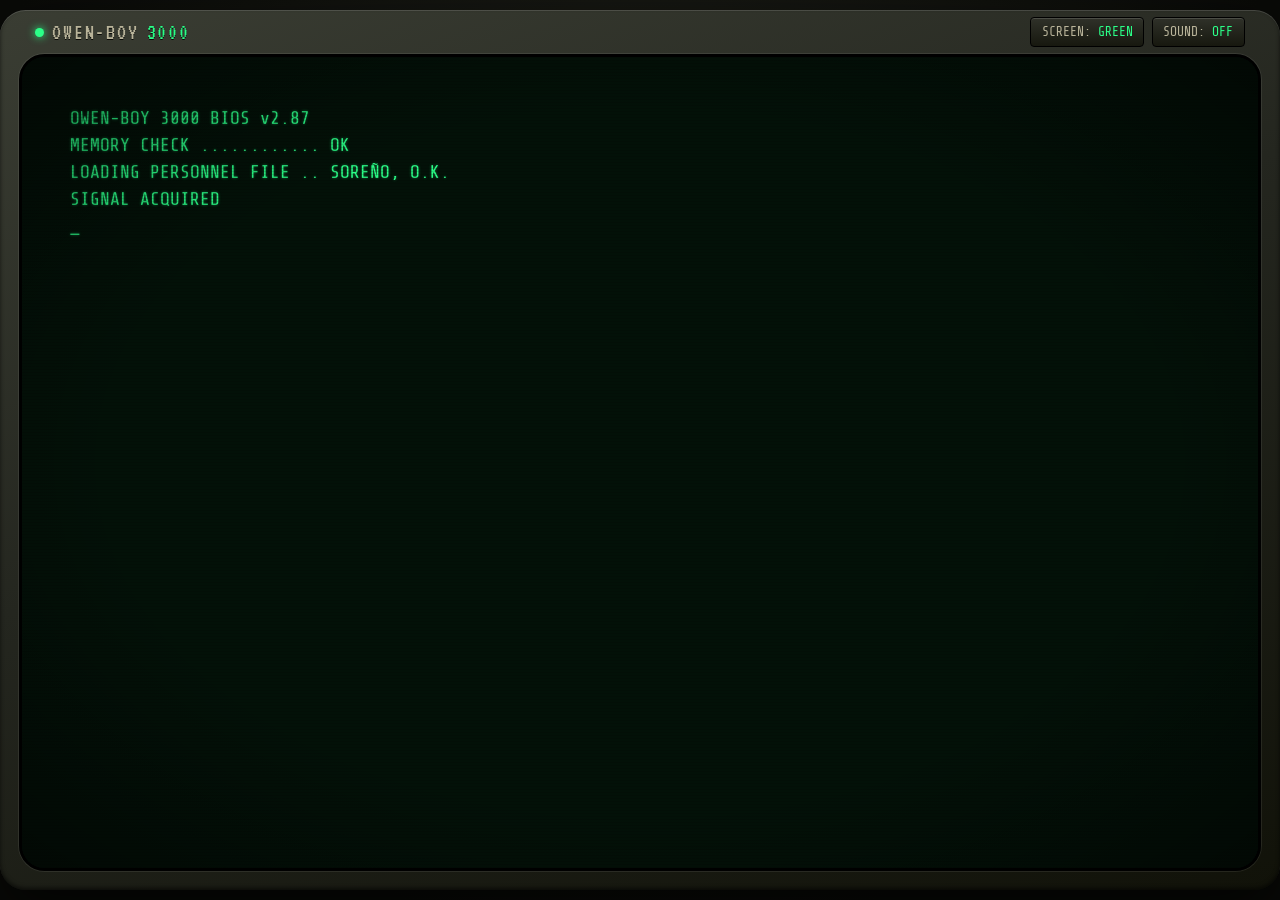
==== commit d9ce6b1d: "Rework portfolio into no-scroll bento layout with resume content Reposition as an automation special" ====
--- a/index.html
+++ b/index.html
@@ -1,412 +1,526 @@
-<!DOCTYPE html>
-<html lang="en">
-  <head>
-    <meta charset="UTF-8" />
-    <meta name="viewport" content="width=device-width, initial-scale=1.0" />
-    <title>Owen Kliezer B. Soreño - GoHighLevel Specialist, Web Developer, Data Analyst</title>
-    <meta
-      name="description"
-      content="Owen Kliezer B. Soreño is a GoHighLevel specialist, web developer, and data analyst building CRM pipelines, funnels, and marketing automation for startups and small businesses."
-    />
-    <meta name="theme-color" content="#031108" />
-    <link
-      rel="icon"
-      href="data:image/svg+xml,<svg xmlns='http://www.w3.org/2000/svg' viewBox='0 0 32 32'><rect width='32' height='32' rx='6' fill='%23031108'/><circle cx='16' cy='16' r='9' fill='none' stroke='%232bff88' stroke-width='4'/></svg>"
-    />
-    <link rel="preconnect" href="https://fonts.googleapis.com" />
-    <link rel="preconnect" href="https://fonts.gstatic.com" crossorigin />
-    <link
-      href="https://fonts.googleapis.com/css2?family=Share+Tech+Mono&family=VT323&display=swap"
-      rel="stylesheet"
-    />
-    <link rel="stylesheet" href="style.css" />
-    <script>
-      // Apply the saved screen color before first paint
-      try {
-        if (localStorage.getItem("phosphor") === "amber") {
-          document.documentElement.dataset.phosphor = "amber";
-        }
-      } catch (e) {}
-    </script>
-  </head>
-  <body>
-    <a class="skip-link" href="#panels">Skip to content</a>
-
-    <div class="device">
-      <header class="plate">
-        <div class="plate-name">
-          <span class="led" aria-hidden="true"></span>
-          OWEN-BOY <span class="plate-model">3000</span>
-        </div>
-        <div class="plate-controls">
-          <button type="button" class="switch" id="phosphorToggle">
-            SCREEN: <span id="phosphorLabel">GREEN</span>
-          </button>
-          <button type="button" class="switch" id="soundToggle" aria-pressed="false">
-            SOUND: <span id="soundLabel">OFF</span>
-          </button>
-        </div>
-      </header>
-
-      <div class="screen">
-        <div class="boot" id="boot" aria-hidden="true" hidden></div>
-
-        <nav class="tabs" aria-label="Main">
-          <a class="tab" href="#home"><b>STAT</b><small>Home</small></a>
-          <a class="tab" href="#skills"><b>INV</b><small>Skills</small></a>
-          <a class="tab" href="#services"><b>SPECIAL</b><small>Services</small></a>
-          <a class="tab" href="#experience"><b>DATA</b><small>Experience</small></a>
-          <a class="tab" href="#contact"><b>RADIO</b><small>Contact</small></a>
-        </nav>
-
-        <main class="panels" id="panels" tabindex="-1">
-          <!-- STAT -->
-          <section class="panel stat" id="home" tabindex="-1">
-            <div class="stat-text">
-              <p class="eyebrow">&gt; PERSONNEL FILE LOADED</p>
-              <h1>Owen Kliezer B. Soreño</h1>
-              <p class="role-line">GoHighLevel Specialist / Web Developer / Data Analyst</p>
-              <p class="lede">
-                I build the CRM pipelines, funnels, and automated follow-ups that
-                help startups and small businesses respond to every lead.
-              </p>
-              <p class="lede-more">
-                From lead response and appointment reminders to SMS compliance and
-                dashboard reports, I connect the marketing tools your business
-                runs on.
-              </p>
-              <div class="actions">
-                <a
-                  class="btn btn-primary"
-                  href="mailto:owensoreno@gmail.com?subject=Consultation%20request&body=Hi%20Owen%2C%0A%0AMy%20business%3A%0AWhat%20I%20need%20help%20with%3A%0A"
-                  >Request consultation</a
-                >
-                <a class="btn" href="#experience">View experience</a>
-              </div>
-            </div>
-
-            <aside class="id-card" aria-label="Profile summary">
-              <div class="id-photo">
-                <img src="image/profile.jpg" alt="Portrait of Owen Kliezer B. Soreño" />
-              </div>
-              <dl class="id-data">
-                <div>
-                  <dt>CLASS</dt>
-                  <dd>GoHighLevel Specialist</dd>
-                </div>
-                <div>
-                  <dt>STATUS</dt>
-                  <dd>Freelance since Aug 2025</dd>
-                </div>
-                <div>
-                  <dt>BASE</dt>
-                  <dd>Nasipit, Agusan del Norte</dd>
-                </div>
-                <div>
-                  <dt>FIELDS</dt>
-                  <dd>Home services, digital marketing, wellness</dd>
-                </div>
-                <div>
-                  <dt>TRAINING</dt>
-                  <dd>BSIT, Caraga State University (expected 2027)</dd>
-                </div>
-              </dl>
-            </aside>
-          </section>
-
-          <!-- INV -->
-          <section class="panel" id="skills" tabindex="-1">
-            <header class="panel-head">
-              <h2>Inventory</h2>
-              <p>Technical skills, languages, and the tools I work with.</p>
-            </header>
-            <div class="inv">
-              <div>
-                <h3 class="group-title">Weapons <span>Programming languages</span></h3>
-                <ul class="inv-list">
-                  <li class="inv-row">
-                    <span class="inv-name">HTML5</span>
-                    <span class="bar" role="img" aria-label="95 out of 100"><span class="bar-fill" style="--v: 95"></span></span>
-                    <span class="inv-val" aria-hidden="true">95</span>
-                  </li>
-                  <li class="inv-row">
-                    <span class="inv-name">CSS3</span>
-                    <span class="bar" role="img" aria-label="90 out of 100"><span class="bar-fill" style="--v: 90"></span></span>
-                    <span class="inv-val" aria-hidden="true">90</span>
-                  </li>
-                  <li class="inv-row">
-                    <span class="inv-name">JavaScript</span>
-                    <span class="bar" role="img" aria-label="85 out of 100"><span class="bar-fill" style="--v: 85"></span></span>
-                    <span class="inv-val" aria-hidden="true">85</span>
-                  </li>
-                  <li class="inv-row">
-                    <span class="inv-name">SQL</span>
-                    <span class="bar" role="img" aria-label="80 out of 100"><span class="bar-fill" style="--v: 80"></span></span>
-                    <span class="inv-val" aria-hidden="true">80</span>
-                  </li>
-                  <li class="inv-row">
-                    <span class="inv-name">PHP</span>
-                    <span class="bar" role="img" aria-label="75 out of 100"><span class="bar-fill" style="--v: 75"></span></span>
-                    <span class="inv-val" aria-hidden="true">75</span>
-                  </li>
-                  <li class="inv-row">
-                    <span class="inv-name">Python</span>
-                    <span class="bar" role="img" aria-label="70 out of 100"><span class="bar-fill" style="--v: 70"></span></span>
-                    <span class="inv-val" aria-hidden="true">70</span>
-                  </li>
-                </ul>
-              </div>
-
-              <div>
-                <h3 class="group-title">Gear <span>Tools &amp; platforms</span></h3>
-                <h4 class="rank">Expert</h4>
-                <ul class="gear-list">
-                  <li>GoHighLevel</li>
-                  <li>A2P 10DLC</li>
-                </ul>
-                <h4 class="rank">Advanced</h4>
-                <ul class="gear-list">
-                  <li>Zapier</li>
-                  <li>Closebot</li>
-                  <li>Facebook Ads</li>
-                  <li>Google Ads</li>
-                  <li>Excel/Google Sheets</li>
-                  <li>Pandas</li>
-                </ul>
-                <h4 class="rank">Intermediate</h4>
-                <ul class="gear-list">
-                  <li>n8n</li>
-                  <li>Vapi AI</li>
-                  <li>Power BI</li>
-                  <li>Tableau</li>
-                </ul>
-              </div>
-            </div>
-          </section>
-
-          <!-- SPECIAL -->
-          <section class="panel" id="services" tabindex="-1">
-            <header class="panel-head">
-              <h2>S.P.E.C.I.A.L.</h2>
-              <p>Nine services. Seven of them happen to spell it out.</p>
-            </header>
-            <div class="readout" data-readout>
-              <div class="readout-list special-list" role="tablist" aria-orientation="vertical" aria-label="Services">
-                <button type="button" role="tab" id="tab-s" aria-controls="svc-s"><span class="letter">S</span><span class="name">SMS Compliance</span></button>
-                <button type="button" role="tab" id="tab-p" aria-controls="svc-p"><span class="letter">P</span><span class="name">Process Automation</span></button>
-                <button type="button" role="tab" id="tab-e" aria-controls="svc-e"><span class="letter">E</span><span class="name">Email Marketing Automation</span></button>
-                <button type="button" role="tab" id="tab-c" aria-controls="svc-c"><span class="letter">C</span><span class="name">CRM Customization</span></button>
-                <button type="button" role="tab" id="tab-i" aria-controls="svc-i"><span class="letter">I</span><span class="name">Integrated Websites</span></button>
-                <button type="button" role="tab" id="tab-a" aria-controls="svc-a"><span class="letter">A</span><span class="name">Ad Campaign Management</span></button>
-                <button type="button" role="tab" id="tab-l" aria-controls="svc-l"><span class="letter">L</span><span class="name">Lead Generation</span></button>
-                <p class="list-label" role="presentation">Perks</p>
-                <button type="button" role="tab" class="perk" id="tab-f" aria-controls="svc-f"><span class="letter" aria-hidden="true">+</span><span class="name">Funnel Design</span></button>
-                <button type="button" role="tab" class="perk" id="tab-b" aria-controls="svc-b"><span class="letter" aria-hidden="true">+</span><span class="name">Chatbot Integration</span></button>
-              </div>
-
-              <div class="readout-detail">
-                <article class="service" role="tabpanel" id="svc-s" aria-labelledby="tab-s">
-                  <span class="glyph" aria-hidden="true">S</span>
-                  <h3>SMS Compliance</h3>
-                  <p>A2P 10DLC registration and SMS compliance management for successful campaigns.</p>
-                  <p class="record"><b>FIELD RECORD</b> Managed A2P 10DLC SMS registration and compliance with successful campaign launches.</p>
-                </article>
-                <article class="service" role="tabpanel" id="svc-p" aria-labelledby="tab-p">
-                  <span class="glyph" aria-hidden="true">P</span>
-                  <h3>Process Automation</h3>
-                  <p>Automation and integration via Zapier to streamline your business operations.</p>
-                  <p class="record"><b>FIELD RECORD</b> Integrated n8n, Zapier, and Closebot for advanced automation.</p>
-                </article>
-                <article class="service" role="tabpanel" id="svc-e" aria-labelledby="tab-e">
-                  <span class="glyph" aria-hidden="true">E</span>
-                  <h3>Email Marketing Automation</h3>
-                  <p>Email marketing and drip campaigns that nurture leads and increase conversions.</p>
-                  <p class="record"><b>FIELD RECORD</b> Built 7-step email sequences, increasing engagement and conversion rates.</p>
-                </article>
-                <article class="service" role="tabpanel" id="svc-c" aria-labelledby="tab-c">
-                  <span class="glyph" aria-hidden="true">C</span>
-                  <h3>CRM Customization</h3>
-                  <p>GoHighLevel CRM customization and pipeline setup tailored to your business needs.</p>
-                  <p class="record"><b>FIELD RECORD</b> Migrated CRM data, customized pipelines, and created tailored dashboard reports.</p>
-                </article>
-                <article class="service" role="tabpanel" id="svc-i" aria-labelledby="tab-i">
-                  <span class="glyph" aria-hidden="true">I</span>
-                  <h3>Integrated Websites</h3>
-                  <p>Website design and calendar integration with a seamless user experience.</p>
-                  <p class="record"><b>FIELD RECORD</b> Delivered end-to-end marketing solutions integrating GoHighLevel with third-party tools.</p>
-                </article>
-                <article class="service" role="tabpanel" id="svc-a" aria-labelledby="tab-a">
-                  <span class="glyph" aria-hidden="true">A</span>
-                  <h3>Ad Campaign Management</h3>
-                  <p>Facebook and Google Ads setup and tracking for maximum ROI.</p>
-                </article>
-                <article class="service" role="tabpanel" id="svc-l" aria-labelledby="tab-l">
-                  <span class="glyph" aria-hidden="true">L</span>
-                  <h3>Lead Generation</h3>
-                  <p>Lead generation and nurturing strategies that convert prospects to customers.</p>
-                  <p class="record"><b>FIELD RECORD</b> Developed automated workflows for lead response, appointment reminders, job scheduling, and invoice follow-ups.</p>
-                </article>
-                <article class="service" role="tabpanel" id="svc-f" aria-labelledby="tab-f">
-                  <span class="glyph" aria-hidden="true">+</span>
-                  <h3>Funnel Design</h3>
-                  <p>High-converting funnel creation and landing page design that drives results.</p>
-                  <p class="record"><b>FIELD RECORD</b> Built high-converting funnels for clients across multiple industries.</p>
-                </article>
-                <article class="service" role="tabpanel" id="svc-b" aria-labelledby="tab-b">
-                  <span class="glyph" aria-hidden="true">+</span>
-                  <h3>Chatbot Integration</h3>
-                  <p>Advanced chatbot integrations including Closebot, Vapi, and Conversational AI.</p>
-                </article>
-              </div>
-            </div>
-          </section>
-
-          <!-- DATA -->
-          <section class="panel" id="experience" tabindex="-1">
-            <header class="panel-head">
-              <h2>Quest Log</h2>
-              <p>Professional journey and education.</p>
-            </header>
-            <div class="readout" data-readout>
-              <div class="readout-list quest-list" role="tablist" aria-orientation="vertical" aria-label="Experience and education">
-                <p class="list-label" role="presentation">Experience</p>
-                <button type="button" role="tab" id="tab-q1" aria-controls="quest-1"><span class="quest-mark is-active" aria-hidden="true"></span><span class="name">Freelance GoHighLevel Specialist</span></button>
-                <button type="button" role="tab" id="tab-q2" aria-controls="quest-2"><span class="quest-mark" aria-hidden="true"></span><span class="name">GoHighLevel Specialist</span></button>
-                <button type="button" role="tab" id="tab-q3" aria-controls="quest-3"><span class="quest-mark is-active" aria-hidden="true"></span><span class="name">Data Analyst</span></button>
-                <p class="list-label" role="presentation">Training</p>
-                <button type="button" role="tab" id="tab-q4" aria-controls="quest-4"><span class="quest-mark is-active" aria-hidden="true"></span><span class="name">BS Information Technology</span></button>
-                <button type="button" role="tab" id="tab-q5" aria-controls="quest-5"><span class="quest-mark" aria-hidden="true"></span><span class="name">Senior High School, ICT Strand</span></button>
-              </div>
-
-              <div class="readout-detail">
-                <article class="quest" role="tabpanel" id="quest-1" aria-labelledby="tab-q1">
-                  <p class="quest-state">ACTIVE</p>
-                  <h3>Freelance GoHighLevel Specialist</h3>
-                  <p class="quest-meta">Self-Employed | August 2025 – Present | Remote</p>
-                  <ul>
-                    <li>Providing independent CRM customization, automation, and funnel-building services to startups and small businesses</li>
-                    <li>Consulting with business owners on SMS compliance, workflow efficiency, and onboarding automation</li>
-                    <li>Creating targeted email campaigns and lead nurturing strategies to improve client retention and conversion</li>
-                    <li>Delivering end-to-end marketing solutions integrating GoHighLevel with third-party tools</li>
-                  </ul>
-                </article>
-                <article class="quest" role="tabpanel" id="quest-2" aria-labelledby="tab-q2">
-                  <p class="quest-state">COMPLETED</p>
-                  <h3>GoHighLevel Specialist</h3>
-                  <p class="quest-meta">Marketing Automation Agency | July 2024 – July 2025 | On-site</p>
-                  <ul>
-                    <li>Worked with multiple clients across home services, digital marketing, and wellness industries</li>
-                    <li>Migrated CRM data, customized pipelines, and created tailored dashboard reports</li>
-                    <li>Developed automated workflows for lead response, appointment reminders, job scheduling, and invoice follow-ups</li>
-                    <li>Managed A2P 10DLC SMS registration and compliance with successful campaign launches</li>
-                    <li>Built high-converting funnels and 7-step email sequences, increasing engagement and conversion rates</li>
-                    <li>Integrated n8n, Zapier, and Closebot for advanced automation</li>
-                  </ul>
-                </article>
-                <article class="quest" role="tabpanel" id="quest-3" aria-labelledby="tab-q3">
-                  <p class="quest-state">ACTIVE</p>
-                  <h3>Data Analyst</h3>
-                  <p class="quest-meta">Various Projects | 2023 – Present | Remote/On-site</p>
-                  <ul>
-                    <li>Analyzed complex datasets to identify trends, patterns, and actionable insights for business decision-making</li>
-                    <li>Created comprehensive data visualizations and dashboards using tools like Excel, Python, and SQL</li>
-                    <li>Performed data cleaning, transformation, and validation to ensure data accuracy and integrity</li>
-                    <li>Collaborated with stakeholders to understand business requirements and deliver data-driven recommendations</li>
-                    <li>Developed automated reporting systems to streamline data collection and analysis processes</li>
-                    <li>Conducted statistical analysis and predictive modeling to forecast business outcomes</li>
-                  </ul>
-                </article>
-                <article class="quest" role="tabpanel" id="quest-4" aria-labelledby="tab-q4">
-                  <p class="quest-state">ACTIVE</p>
-                  <h3>Bachelor of Science in Information Technology (BSIT)</h3>
-                  <p class="quest-meta">Expected Graduation: 2027</p>
-                  <ul>
-                    <li>College of Computing and Information Sciences (CCIS)</li>
-                    <li>Caraga State University – Ampayon, Butuan City</li>
-                  </ul>
-                </article>
-                <article class="quest" role="tabpanel" id="quest-5" aria-labelledby="tab-q5">
-                  <p class="quest-state">COMPLETED</p>
-                  <h3>Senior High School – ICT Strand</h3>
-                  <p class="quest-meta">Graduated: 2020</p>
-                  <ul>
-                    <li>Saint Michael College of Caraga</li>
-                  </ul>
-                </article>
-              </div>
-            </div>
-          </section>
-
-          <!-- RADIO -->
-          <section class="panel" id="contact" tabindex="-1">
-            <header class="panel-head">
-              <h2>Radio</h2>
-              <p>Pick a frequency. Email is the best way to request a consultation.</p>
-            </header>
-            <div class="radio">
-              <ul class="stations">
-                <li>
-                  <a class="station" href="mailto:owensoreno@gmail.com?subject=Consultation%20request" data-wave="1">
-                    <span class="station-type">Email</span>
-                    <span class="station-value">owensoreno@gmail.com</span>
-                  </a>
-                </li>
-                <li>
-                  <a class="station" href="tel:+639510367524" data-wave="2">
-                    <span class="station-type">Phone</span>
-                    <span class="station-value">+63 951 036 7524</span>
-                  </a>
-                </li>
-                <li>
-                  <a class="station" href="https://www.linkedin.com/in/owen-kliezer-sore%C3%B1o-b41551377/" target="_blank" rel="noopener" data-wave="3">
-                    <span class="station-type">LinkedIn</span>
-                    <span class="station-value">Owen Kliezer Soreño</span>
-                  </a>
-                </li>
-                <li>
-                  <a class="station" href="https://www.facebook.com/owen.soreno.3" target="_blank" rel="noopener" data-wave="4">
-                    <span class="station-type">Facebook</span>
-                    <span class="station-value">owen.soreno.3</span>
-                  </a>
-                </li>
-                <li>
-                  <a class="station" href="https://www.instagram.com/owengt3/" target="_blank" rel="noopener" data-wave="5">
-                    <span class="station-type">Instagram</span>
-                    <span class="station-value">owengt3</span>
-                  </a>
-                </li>
-              </ul>
-
-              <div class="signal">
-                <canvas id="waveform" aria-hidden="true"></canvas>
-                <p class="signal-text">Now broadcasting from Nasipit, Agusan del Norte</p>
-                <div class="actions">
-                  <a
-                    class="btn btn-primary"
-                    href="mailto:owensoreno@gmail.com?subject=Consultation%20request&body=Hi%20Owen%2C%0A%0AMy%20business%3A%0AWhat%20I%20need%20help%20with%3A%0A"
-                    >Request consultation</a
-                  >
-                  <button type="button" class="btn" id="copyEmail">Copy email</button>
-                </div>
-                <p class="copy-status" id="copyStatus" role="status"></p>
-              </div>
-            </div>
-
-            <footer class="legal">
-              <p>&copy; <span id="year">2026</span> Owen Kliezer B. Soreño. All rights reserved.</p>
-              <p>Fallout-inspired fan styling. Not affiliated with Bethesda Softworks.</p>
-            </footer>
-          </section>
-        </main>
-
-        <div class="status-bar">
-          <span>LOC Nasipit, PH</span>
-          <span>PHT <time id="clock">--:--</time></span>
-          <span class="key-hint">[1-5] Switch tabs</span>
-        </div>
-      </div>
-    </div>
-
-    <script src="function.js"></script>
-  </body>
-</html>
+<!DOCTYPE html>
+<html lang="en">
+  <head>
+    <meta charset="UTF-8" />
+    <meta name="viewport" content="width=device-width, initial-scale=1.0" />
+    <title>Owen Kliezer B. Soreño - Automation Specialist, Web Developer, Data Analyst</title>
+    <meta
+      name="description"
+      content="Owen Kliezer B. Soreño is an automation specialist, web developer, and data analyst building workflows, websites, funnels, and dashboards for startups and small businesses."
+    />
+    <meta name="theme-color" content="#031108" />
+    <link
+      rel="icon"
+      href="data:image/svg+xml,<svg xmlns='http://www.w3.org/2000/svg' viewBox='0 0 32 32'><rect width='32' height='32' rx='6' fill='%23031108'/><circle cx='16' cy='16' r='9' fill='none' stroke='%232bff88' stroke-width='4'/></svg>"
+    />
+    <link rel="preconnect" href="https://fonts.googleapis.com" />
+    <link rel="preconnect" href="https://fonts.gstatic.com" crossorigin />
+    <link
+      href="https://fonts.googleapis.com/css2?family=Share+Tech+Mono&family=VT323&display=swap"
+      rel="stylesheet"
+    />
+    <link rel="stylesheet" href="style.css" />
+    <script>
+      // Tabs only take over the layout when JS can run them
+      document.documentElement.classList.add("js");
+
+      // Apply the saved screen color before first paint
+      try {
+        if (localStorage.getItem("phosphor") === "amber") {
+          document.documentElement.dataset.phosphor = "amber";
+        }
+      } catch (e) {}
+    </script>
+  </head>
+  <body>
+    <a class="skip-link" href="#panels">Skip to content</a>
+
+    <div class="device">
+      <header class="plate">
+        <div class="plate-name">
+          <span class="led" aria-hidden="true"></span>
+          OWEN-BOY <span class="plate-model">3000</span>
+        </div>
+        <div class="plate-controls">
+          <button type="button" class="switch" id="phosphorToggle">
+            SCREEN: <span id="phosphorLabel">GREEN</span>
+          </button>
+          <button type="button" class="switch" id="soundToggle" aria-pressed="false">
+            SOUND: <span id="soundLabel">OFF</span>
+          </button>
+        </div>
+      </header>
+
+      <div class="screen">
+        <div class="boot" id="boot" aria-hidden="true" hidden></div>
+
+        <nav class="tabs" aria-label="Main">
+          <a class="tab" href="#home"><b>STAT</b><small>Home</small></a>
+          <a class="tab" href="#skills"><b>INV</b><small>Skills</small></a>
+          <a class="tab" href="#services"><b>SPECIAL</b><small>Services</small></a>
+          <a class="tab" href="#experience"><b>DATA</b><small>Experience</small></a>
+          <a class="tab" href="#contact"><b>RADIO</b><small>Contact</small></a>
+        </nav>
+
+        <main class="panels" id="panels" tabindex="-1">
+          <!-- STAT -->
+          <section class="panel" id="home" tabindex="-1">
+            <div class="bento stat-grid">
+              <div class="tile hero">
+                <p class="eyebrow">&gt; PERSONNEL FILE LOADED</p>
+                <h1>Owen Kliezer B. Soreño</h1>
+                <p class="role-line">Automation Specialist / Web Developer / Data Analyst</p>
+                <p class="lede">
+                  I automate the busywork that slows businesses down, and build the
+                  websites, funnels, and dashboards that go with it.
+                </p>
+                <p class="lede-more">
+                  My work covers workflow automation, web development, data analysis,
+                  CRM setup, ad tracking, and client operations, using tools like
+                  Zapier, n8n, GoHighLevel, and Python.
+                </p>
+                <div class="actions">
+                  <a
+                    class="btn btn-primary"
+                    href="mailto:owensoreno@gmail.com?subject=Consultation%20request&body=Hi%20Owen%2C%0A%0AMy%20business%3A%0AWhat%20I%20need%20help%20with%3A%0A"
+                    >Request consultation</a
+                  >
+                  <a class="btn btn-secondary" href="#experience">View experience</a>
+                </div>
+              </div>
+
+              <div class="tile id-photo">
+                <img src="image/profile.jpg" alt="Portrait of Owen Kliezer B. Soreño" />
+              </div>
+
+              <dl class="tile id-data">
+                <div class="id-class">
+                  <dt>CLASS</dt>
+                  <dd>Automation Specialist</dd>
+                </div>
+                <div>
+                  <dt>STATUS</dt>
+                  <dd>Freelance since Aug 2025</dd>
+                </div>
+                <div>
+                  <dt>BASE</dt>
+                  <dd>Nasipit, Agusan del Norte</dd>
+                </div>
+                <div class="id-fields">
+                  <dt>FIELDS</dt>
+                  <dd>Home services, digital marketing, wellness</dd>
+                </div>
+                <div>
+                  <dt>TRAINING</dt>
+                  <dd>BSIT, Caraga State University (expected 2027)</dd>
+                </div>
+              </dl>
+
+              <div class="tile stat-tile">
+                <p class="stat-num">37%</p>
+                <p><b>Conversion lift</b> <span>Custom lead-generation funnel for a digital marketing client</span></p>
+              </div>
+              <div class="tile stat-tile">
+                <p class="stat-num">46%</p>
+                <p><b>Email open rate</b> <span>7-step nurturing sequence, with an 18% CTR</span></p>
+              </div>
+              <div class="tile stat-tile">
+                <p class="stat-num">&lt;1 WK</p>
+                <p><b>CRM migration</b> <span>3 pipelines and 2 years of records, zero downtime</span></p>
+              </div>
+              <div class="tile stat-tile">
+                <p class="stat-num">80+</p>
+                <p><b>Client tasks</b> <span>Operational and support work, delivered on deadline</span></p>
+              </div>
+            </div>
+          </section>
+
+          <!-- INV -->
+          <section class="panel" id="skills" tabindex="-1">
+            <header class="panel-head">
+              <h2>Inventory</h2>
+              <p>Technical skills, languages, and the tools I work with.</p>
+            </header>
+            <div class="bento inv-grid">
+              <div class="tile inv-weapons">
+                <h3 class="tile-label">Weapons / Programming languages</h3>
+                <ul class="inv-list">
+                  <li class="inv-row">
+                    <span class="inv-name">HTML5</span>
+                    <span class="bar" role="img" aria-label="95 out of 100"><span class="bar-fill" style="--v: 95"></span></span>
+                    <span class="inv-val" aria-hidden="true">95</span>
+                  </li>
+                  <li class="inv-row">
+                    <span class="inv-name">CSS3</span>
+                    <span class="bar" role="img" aria-label="90 out of 100"><span class="bar-fill" style="--v: 90"></span></span>
+                    <span class="inv-val" aria-hidden="true">90</span>
+                  </li>
+                  <li class="inv-row">
+                    <span class="inv-name">JavaScript</span>
+                    <span class="bar" role="img" aria-label="85 out of 100"><span class="bar-fill" style="--v: 85"></span></span>
+                    <span class="inv-val" aria-hidden="true">85</span>
+                  </li>
+                  <li class="inv-row">
+                    <span class="inv-name">SQL</span>
+                    <span class="bar" role="img" aria-label="80 out of 100"><span class="bar-fill" style="--v: 80"></span></span>
+                    <span class="inv-val" aria-hidden="true">80</span>
+                  </li>
+                  <li class="inv-row">
+                    <span class="inv-name">PHP</span>
+                    <span class="bar" role="img" aria-label="75 out of 100"><span class="bar-fill" style="--v: 75"></span></span>
+                    <span class="inv-val" aria-hidden="true">75</span>
+                  </li>
+                  <li class="inv-row">
+                    <span class="inv-name">Python</span>
+                    <span class="bar" role="img" aria-label="70 out of 100"><span class="bar-fill" style="--v: 70"></span></span>
+                    <span class="inv-val" aria-hidden="true">70</span>
+                  </li>
+                </ul>
+              </div>
+
+              <div class="tile inv-expert">
+                <h3 class="tile-label">Gear / Expert</h3>
+                <ul class="gear-list">
+                  <li>GoHighLevel</li>
+                  <li>A2P 10DLC</li>
+                </ul>
+              </div>
+              <div class="tile inv-intermediate">
+                <h3 class="tile-label">Gear / Intermediate</h3>
+                <ul class="gear-list">
+                  <li>n8n</li>
+                  <li>Vapi AI</li>
+                  <li>Power BI</li>
+                  <li>Tableau</li>
+                </ul>
+              </div>
+              <div class="tile inv-advanced">
+                <h3 class="tile-label">Gear / Advanced</h3>
+                <ul class="gear-list">
+                  <li>Zapier</li>
+                  <li>Closebot</li>
+                  <li>Facebook Ads</li>
+                  <li>Google Ads</li>
+                  <li>Excel/Google Sheets</li>
+                  <li>Pandas</li>
+                </ul>
+              </div>
+              <div class="tile inv-other">
+                <h3 class="tile-label">Gear / Web &amp; productivity</h3>
+                <ul class="gear-list">
+                  <li>Duda</li>
+                  <li>Shopify</li>
+                  <li>Google Workspace</li>
+                  <li>Microsoft Office</li>
+                  <li>ClickUp</li>
+                  <li>Asana</li>
+                  <li>Trello</li>
+                  <li>Slack</li>
+                </ul>
+              </div>
+            </div>
+          </section>
+
+          <!-- SPECIAL -->
+          <section class="panel" id="services" tabindex="-1">
+            <header class="panel-head">
+              <h2>S.P.E.C.I.A.L.</h2>
+              <p>Seven core services spell it out. The rest are perks.</p>
+            </header>
+            <div class="bento readout special-grid" data-readout>
+              <div class="readout-list" role="tablist" aria-orientation="vertical" aria-label="Services">
+                <div class="tile special-attrs" role="presentation">
+                  <button type="button" role="tab" id="tab-s" aria-controls="svc-s"><span class="letter">S</span><span class="name">SMS Compliance</span></button>
+                  <button type="button" role="tab" id="tab-p" aria-controls="svc-p"><span class="letter">P</span><span class="name">Process Automation</span></button>
+                  <button type="button" role="tab" id="tab-e" aria-controls="svc-e"><span class="letter">E</span><span class="name">Email Marketing Automation</span></button>
+                  <button type="button" role="tab" id="tab-c" aria-controls="svc-c"><span class="letter">C</span><span class="name">CRM Customization</span></button>
+                  <button type="button" role="tab" id="tab-i" aria-controls="svc-i"><span class="letter">I</span><span class="name">Integrated Websites</span></button>
+                  <button type="button" role="tab" id="tab-a" aria-controls="svc-a"><span class="letter">A</span><span class="name">Ad Campaign Management</span></button>
+                  <button type="button" role="tab" id="tab-l" aria-controls="svc-l"><span class="letter">L</span><span class="name">Lead Generation</span></button>
+                </div>
+                <div class="tile special-perks" role="presentation">
+                  <p class="tile-label" role="presentation">Perks</p>
+                  <button type="button" role="tab" id="tab-f" aria-controls="svc-f"><span class="name">Funnel Design</span></button>
+                  <button type="button" role="tab" id="tab-b" aria-controls="svc-b"><span class="name">Chatbots</span></button>
+                  <button type="button" role="tab" id="tab-v" aria-controls="svc-v"><span class="name">AI Voice Agents</span></button>
+                  <button type="button" role="tab" id="tab-w" aria-controls="svc-w"><span class="name">Webhooks &amp; APIs</span></button>
+                  <button type="button" role="tab" id="tab-t" aria-controls="svc-t"><span class="name">Ad Tracking</span></button>
+                  <button type="button" role="tab" id="tab-m" aria-controls="svc-m"><span class="name">Data Migration</span></button>
+                  <button type="button" role="tab" id="tab-o" aria-controls="svc-o"><span class="name">Admin Operations</span></button>
+                  <button type="button" role="tab" id="tab-u" aria-controls="svc-u"><span class="name">Customer Support</span></button>
+                  <button type="button" role="tab" id="tab-k" aria-controls="svc-k"><span class="name">Web &amp; E-Commerce</span></button>
+                  <button type="button" role="tab" id="tab-n" aria-controls="svc-n"><span class="name">Content Publishing</span></button>
+                  <button type="button" role="tab" id="tab-r" aria-controls="svc-r"><span class="name">Productivity Tools</span></button>
+                </div>
+              </div>
+
+              <div class="tile readout-detail">
+                <article class="service" role="tabpanel" id="svc-s" aria-labelledby="tab-s">
+                  <span class="glyph" aria-hidden="true">S</span>
+                  <h3>SMS Compliance</h3>
+                  <p>A2P 10DLC brand and campaign registration, SMS compliance verification, and deliverability.</p>
+                  <p class="record"><b>FIELD RECORD</b> Handled A2P 10DLC registration, Brand/Campaign approvals, and carrier compliance across client sub-accounts.</p>
+                </article>
+                <article class="service" role="tabpanel" id="svc-p" aria-labelledby="tab-p">
+                  <span class="glyph" aria-hidden="true">P</span>
+                  <h3>Process Automation</h3>
+                  <p>Advanced logic, triggers, and multi-branch sequences via Zapier and n8n to streamline your business operations.</p>
+                  <p class="record"><b>FIELD RECORD</b> Integrated Zapier, n8n, and Closebot to synchronize cross-platform client workflows.</p>
+                </article>
+                <article class="service" role="tabpanel" id="svc-e" aria-labelledby="tab-e">
+                  <span class="glyph" aria-hidden="true">E</span>
+                  <h3>Email Marketing Automation</h3>
+                  <p>Multi-step drip campaigns, segmentation, trigger-based follow-ups, and deliverability tracking.</p>
+                  <p class="record"><b>FIELD RECORD</b> Engineered a targeted 7-step email nurturing sequence achieving a 46% open rate and 18% CTR.</p>
+                </article>
+                <article class="service" role="tabpanel" id="svc-c" aria-labelledby="tab-c">
+                  <span class="glyph" aria-hidden="true">C</span>
+                  <h3>CRM Customization</h3>
+                  <p>CRM setup, multi-tier pipeline management, sub-account configuration, and custom fields tailored to your business needs.</p>
+                  <p class="record"><b>FIELD RECORD</b> Provide end-to-end GoHighLevel setups and custom CRM architecture for startups, agencies, and small businesses.</p>
+                </article>
+                <article class="service" role="tabpanel" id="svc-i" aria-labelledby="tab-i">
+                  <span class="glyph" aria-hidden="true">I</span>
+                  <h3>Integrated Websites</h3>
+                  <p>Website design, form builders, and calendar integration with a seamless user experience.</p>
+                  <p class="record"><b>FIELD RECORD</b> Design and build responsive landing pages and dynamic appointment booking systems.</p>
+                </article>
+                <article class="service" role="tabpanel" id="svc-a" aria-labelledby="tab-a">
+                  <span class="glyph" aria-hidden="true">A</span>
+                  <h3>Ad Campaign Management</h3>
+                  <p>Facebook and Google Ads setup and tracking for maximum ROI.</p>
+                </article>
+                <article class="service" role="tabpanel" id="svc-l" aria-labelledby="tab-l">
+                  <span class="glyph" aria-hidden="true">L</span>
+                  <h3>Lead Generation</h3>
+                  <p>Lead generation, automated qualification, appointment scheduling, and invoice follow-ups.</p>
+                  <p class="record"><b>FIELD RECORD</b> Developed automated workflows for instant lead response, booking confirmations, dispatching, and automated invoice reminders.</p>
+                </article>
+                <article class="service" role="tabpanel" id="svc-f" aria-labelledby="tab-f">
+                  <span class="glyph" aria-hidden="true">+</span>
+                  <h3>Funnel Design</h3>
+                  <p>Landing pages, high-converting sales funnels, form builders, and calendar integrations.</p>
+                  <p class="record"><b>FIELD RECORD</b> Designed a custom lead-generation funnel that increased conversion rates by 37% for a digital marketing client.</p>
+                </article>
+                <article class="service" role="tabpanel" id="svc-b" aria-labelledby="tab-b">
+                  <span class="glyph" aria-hidden="true">+</span>
+                  <h3>Chatbots &amp; Conversational AI</h3>
+                  <p>Advanced chatbot integrations including Closebot, Vapi, and Conversational AI.</p>
+                  <p class="record"><b>FIELD RECORD</b> Implemented AI-driven voice and chat prompt workflows for lead outreach, reducing manual workload and boosting lead response rates.</p>
+                </article>
+                <article class="service" role="tabpanel" id="svc-v" aria-labelledby="tab-v">
+                  <span class="glyph" aria-hidden="true">+</span>
+                  <h3>AI Voice Agents</h3>
+                  <p>Vapi voice agents and automated call prompt workflows.</p>
+                  <p class="record"><b>FIELD RECORD</b> Implement conversational AI call prompting, voice agents, and chatbot workflows to automate outreach and qualification.</p>
+                </article>
+                <article class="service" role="tabpanel" id="svc-w" aria-labelledby="tab-w">
+                  <span class="glyph" aria-hidden="true">+</span>
+                  <h3>Webhooks &amp; APIs</h3>
+                  <p>Custom API and webhook automation via Zapier and n8n.</p>
+                  <p class="record"><b>FIELD RECORD</b> Built webhooks and multi-branch automation routines using n8n, Zapier, and GoHighLevel to sync client databases.</p>
+                </article>
+                <article class="service" role="tabpanel" id="svc-t" aria-labelledby="tab-t">
+                  <span class="glyph" aria-hidden="true">+</span>
+                  <h3>Ad Tracking</h3>
+                  <p>Facebook Pixel and Google Ads conversion tracking, UTM tagging, and dashboard reporting.</p>
+                  <p class="record"><b>FIELD RECORD</b> Set up conversion tracking, UTM parameters, and performance dashboards for Facebook and Google Ads campaigns.</p>
+                </article>
+                <article class="service" role="tabpanel" id="svc-m" aria-labelledby="tab-m">
+                  <span class="glyph" aria-hidden="true">+</span>
+                  <h3>Data Migration</h3>
+                  <p>CRM database migration, pipeline cleanup, contact import/export, and system audits.</p>
+                  <p class="record"><b>FIELD RECORD</b> Migrated 3 multi-stage pipelines and 2 years of complete client records in under 1 week with zero downtime.</p>
+                </article>
+                <article class="service" role="tabpanel" id="svc-o" aria-labelledby="tab-o">
+                  <span class="glyph" aria-hidden="true">+</span>
+                  <h3>Administrative Operations</h3>
+                  <p>Calendar coordination, inbox management, and task prioritization.</p>
+                  <p class="record"><b>FIELD RECORD</b> Managed CRM updates, client communications, appointment scheduling, and cross-functional task tracking.</p>
+                </article>
+                <article class="service" role="tabpanel" id="svc-u" aria-labelledby="tab-u">
+                  <span class="glyph" aria-hidden="true">+</span>
+                  <h3>Customer Support</h3>
+                  <p>Multi-channel email and chat support with rapid resolution times.</p>
+                  <p class="record"><b>FIELD RECORD</b> Executed 80+ operational and client support tasks across diverse accounts with high accuracy and strict adherence to deadlines.</p>
+                </article>
+                <article class="service" role="tabpanel" id="svc-k" aria-labelledby="tab-k">
+                  <span class="glyph" aria-hidden="true">+</span>
+                  <h3>Web &amp; E-Commerce</h3>
+                  <p>Duda and Shopify content updates, page modifications, and basic SEO.</p>
+                </article>
+                <article class="service" role="tabpanel" id="svc-n" aria-labelledby="tab-n">
+                  <span class="glyph" aria-hidden="true">+</span>
+                  <h3>Content Publishing</h3>
+                  <p>Blog formatting, article publishing, brand assets, and social scheduling.</p>
+                  <p class="record"><b>FIELD RECORD</b> Published and formatted SEO-friendly blog content across client Duda and Shopify websites while maintaining brand guidelines.</p>
+                </article>
+                <article class="service" role="tabpanel" id="svc-r" aria-labelledby="tab-r">
+                  <span class="glyph" aria-hidden="true">+</span>
+                  <h3>Productivity Tools</h3>
+                  <p>Google Workspace, Microsoft Office, ClickUp, Asana, Trello, and Slack.</p>
+                </article>
+              </div>
+            </div>
+          </section>
+
+          <!-- DATA -->
+          <section class="panel" id="experience" tabindex="-1">
+            <header class="panel-head">
+              <h2>Quest Log</h2>
+              <p>Professional journey and education.</p>
+            </header>
+            <div class="bento readout quest-grid" data-readout>
+              <div class="tile readout-list quest-list" role="tablist" aria-orientation="vertical" aria-label="Experience and education">
+                <p class="tile-label" role="presentation">Experience</p>
+                <button type="button" role="tab" id="tab-q1" aria-controls="quest-1"><span class="quest-mark is-active" aria-hidden="true"></span><span class="name">Freelance Automation Specialist</span><span class="name-short">Freelance</span></button>
+                <button type="button" role="tab" id="tab-q2" aria-controls="quest-2"><span class="quest-mark" aria-hidden="true"></span><span class="name">Marketing Automation Specialist</span><span class="name-short">Agency</span></button>
+                <button type="button" role="tab" id="tab-q3" aria-controls="quest-3"><span class="quest-mark" aria-hidden="true"></span><span class="name">Client Operations &amp; Support</span><span class="name-short">Client Ops</span></button>
+                <button type="button" role="tab" id="tab-q4" aria-controls="quest-4"><span class="quest-mark is-active" aria-hidden="true"></span><span class="name">Data Analyst</span><span class="name-short">Data</span></button>
+                <p class="tile-label" role="presentation">Training</p>
+                <button type="button" role="tab" id="tab-q5" aria-controls="quest-5"><span class="quest-mark is-active" aria-hidden="true"></span><span class="name">BS Information Technology</span><span class="name-short">BSIT</span></button>
+                <button type="button" role="tab" id="tab-q6" aria-controls="quest-6"><span class="quest-mark" aria-hidden="true"></span><span class="name">Senior High School, ICT Strand</span><span class="name-short">Senior High</span></button>
+              </div>
+
+              <div class="tile readout-detail">
+                <article class="quest" role="tabpanel" id="quest-1" aria-labelledby="tab-q1">
+                  <h3>Freelance Automation Specialist</h3>
+                  <p class="quest-meta"><span class="quest-state">ACTIVE</span> Self-Employed | August 2025 – Present | Remote</p>
+                  <ul>
+                    <li>Provide independent end-to-end GoHighLevel setups, custom CRM architecture, and advanced workflow automations for startups, agencies, and small businesses</li>
+                    <li>Design and build high-converting sales funnels, responsive landing pages, and dynamic appointment booking systems</li>
+                    <li>Architect multi-step email drip sequences and lead-nurturing campaigns to improve conversion and retention rates</li>
+                    <li>Guide business owners through A2P 10DLC SMS compliance, Brand/Campaign verification, and deliverability optimization</li>
+                    <li>Implement conversational AI call prompting, voice agents, and chatbot workflows to automate outreach and qualification</li>
+                  </ul>
+                </article>
+                <article class="quest" role="tabpanel" id="quest-2" aria-labelledby="tab-q2">
+                  <h3>Marketing Automation Specialist</h3>
+                  <p class="quest-meta"><span class="quest-state">COMPLETED</span> Marketing Automation Agency | July 2024 – July 2025 | On-site</p>
+                  <ul>
+                    <li>Managed CRM systems, marketing automations, and digital operations for multiple client accounts across home services, digital marketing, and wellness industries</li>
+                    <li>Migrated CRM databases, multi-stage pipelines, and custom fields with zero data loss and minimal transition downtime</li>
+                    <li>Developed automated workflows for instant lead response, booking confirmations, dispatching, and automated invoice reminders</li>
+                    <li>Handled A2P 10DLC registration, Brand/Campaign approvals, and carrier compliance across client sub-accounts</li>
+                    <li>Integrated third-party automation tools including Zapier, n8n, and Closebot to synchronize cross-platform client workflows</li>
+                    <li>Set up conversion tracking, UTM parameters, and performance dashboards for Facebook and Google Ads campaigns</li>
+                  </ul>
+                </article>
+                <article class="quest" role="tabpanel" id="quest-3" aria-labelledby="tab-q3">
+                  <h3>Client Operations &amp; Support</h3>
+                  <p class="quest-meta">Client accounts | Duda, Shopify, GoHighLevel</p>
+                  <ul>
+                    <li>Executed 80+ operational and client support tasks across diverse accounts with high accuracy and strict adherence to deadlines</li>
+                    <li>Managed CRM updates, client communications, appointment scheduling, and cross-functional task tracking</li>
+                    <li>Published and formatted SEO-friendly blog content across client Duda and Shopify websites while maintaining brand guidelines</li>
+                    <li>Supported GoHighLevel maintenance, including contact database updates, funnel modifications, and automation troubleshooting</li>
+                    <li>Collaborated closely with account managers and project leads to streamline client deliverables and project workflows</li>
+                  </ul>
+                </article>
+                <article class="quest" role="tabpanel" id="quest-4" aria-labelledby="tab-q4">
+                  <h3>Data Analyst</h3>
+                  <p class="quest-meta"><span class="quest-state">ACTIVE</span> Various Projects | 2023 – Present | Remote/On-site</p>
+                  <ul>
+                    <li>Analyzed complex datasets to identify trends, patterns, and actionable insights for business decision-making</li>
+                    <li>Created comprehensive data visualizations and dashboards using tools like Excel, Python, and SQL</li>
+                    <li>Performed data cleaning, transformation, and validation to ensure data accuracy and integrity</li>
+                    <li>Collaborated with stakeholders to understand business requirements and deliver data-driven recommendations</li>
+                    <li>Developed automated reporting systems to streamline data collection and analysis processes</li>
+                    <li>Conducted statistical analysis and predictive modeling to forecast business outcomes</li>
+                  </ul>
+                </article>
+                <article class="quest" role="tabpanel" id="quest-5" aria-labelledby="tab-q5">
+                  <h3>Bachelor of Science in Information Technology (BSIT)</h3>
+                  <p class="quest-meta"><span class="quest-state">ACTIVE</span> Expected Graduation: 2027</p>
+                  <ul>
+                    <li>College of Computing and Information Sciences (CCIS)</li>
+                    <li>Caraga State University – Ampayon, Butuan City</li>
+                  </ul>
+                </article>
+                <article class="quest" role="tabpanel" id="quest-6" aria-labelledby="tab-q6">
+                  <h3>Senior High School – ICT Strand</h3>
+                  <p class="quest-meta"><span class="quest-state">COMPLETED</span> Graduated: 2020</p>
+                  <ul>
+                    <li>Saint Michael College of Caraga</li>
+                  </ul>
+                </article>
+              </div>
+            </div>
+          </section>
+
+          <!-- RADIO -->
+          <section class="panel" id="contact" tabindex="-1">
+            <header class="panel-head">
+              <h2>Radio</h2>
+              <p>Pick a frequency. Email is the best way to request a consultation.</p>
+            </header>
+            <div class="bento radio-grid">
+              <ul class="tile stations">
+                <li>
+                  <a class="station" href="mailto:owensoreno@gmail.com?subject=Consultation%20request" data-wave="1">
+                    <span class="station-type">Email</span>
+                    <span class="station-value">owensoreno@gmail.com</span>
+                  </a>
+                </li>
+                <li>
+                  <a class="station" href="tel:+639510367524" data-wave="2">
+                    <span class="station-type">Phone</span>
+                    <span class="station-value">+63 951 036 7524</span>
+                  </a>
+                </li>
+                <li>
+                  <a class="station" href="https://www.linkedin.com/in/owen-kliezer-sore%C3%B1o-b41551377/" target="_blank" rel="noopener" data-wave="3">
+                    <span class="station-type">LinkedIn</span>
+                    <span class="station-value">Owen Kliezer Soreño</span>
+                  </a>
+                </li>
+                <li>
+                  <a class="station" href="https://www.facebook.com/owen.soreno.3" target="_blank" rel="noopener" data-wave="4">
+                    <span class="station-type">Facebook</span>
+                    <span class="station-value">owen.soreno.3</span>
+                  </a>
+                </li>
+                <li>
+                  <a class="station" href="https://www.instagram.com/owengt3/" target="_blank" rel="noopener" data-wave="5">
+                    <span class="station-type">Instagram</span>
+                    <span class="station-value">owengt3</span>
+                  </a>
+                </li>
+              </ul>
+
+              <div class="tile signal">
+                <canvas id="waveform" aria-hidden="true"></canvas>
+              </div>
+
+              <div class="tile radio-cta">
+                <p class="signal-text">Now broadcasting from Nasipit, Agusan del Norte</p>
+                <div class="actions">
+                  <a
+                    class="btn btn-primary"
+                    href="mailto:owensoreno@gmail.com?subject=Consultation%20request&body=Hi%20Owen%2C%0A%0AMy%20business%3A%0AWhat%20I%20need%20help%20with%3A%0A"
+                    >Request consultation</a
+                  >
+                  <button type="button" class="btn" id="copyEmail">Copy email</button>
+                </div>
+                <p class="copy-status" id="copyStatus" role="status"></p>
+              </div>
+
+              <footer class="tile legal">
+                <p>&copy; <span id="year">2026</span> Owen Kliezer B. Soreño. All rights reserved.</p>
+                <p>Fallout-inspired fan styling. Not affiliated with Bethesda Softworks.</p>
+              </footer>
+            </div>
+          </section>
+        </main>
+
+        <div class="status-bar">
+          <span>LOC Nasipit, PH</span>
+          <span>PHT <time id="clock">--:--</time></span>
+          <span class="key-hint">[1-5] Switch tabs</span>
+        </div>
+      </div>
+    </div>
+
+    <script src="function.js"></script>
+  </body>
+</html>
--- a/style.css
+++ b/style.css
@@ -1,952 +1,1335 @@
-:root {
-    --phosphor: #2bff88;
-    --phosphor-dim: #1cb562;
-    --phosphor-faint: rgba(43, 255, 136, 0.14);
-    --phosphor-glow: rgba(43, 255, 136, 0.45);
-    --screen: #031108;
-    --screen-edge: #010603;
-    --metal-light: #3a3d33;
-    --metal: #24261f;
-    --metal-dark: #111209;
-    --plate-text: #b9b49a;
-    --font-display: 'VT323', 'Courier New', monospace;
-    --font-body: 'Share Tech Mono', 'Courier New', monospace;
-}
-
-:root[data-phosphor="amber"] {
-    --phosphor: #ffb642;
-    --phosphor-dim: #c58a2c;
-    --phosphor-faint: rgba(255, 182, 66, 0.14);
-    --phosphor-glow: rgba(255, 182, 66, 0.45);
-    --screen: #130c02;
-    --screen-edge: #060401;
-}
-
-* {
-    margin: 0;
-    padding: 0;
-    box-sizing: border-box;
-}
-
-[hidden] {
-    display: none !important;
-}
-
-html,
-body {
-    height: 100%;
-}
-
-body {
-    display: grid;
-    place-items: center;
-    font-family: var(--font-body);
-    font-size: 1.0625rem;
-    line-height: 1.5;
-    color: var(--phosphor);
-    background: radial-gradient(circle at 50% 30%, #1d1e18 0%, #090a07 75%);
-    overflow: hidden;
-}
-
-ul {
-    list-style: none;
-}
-
-a {
-    color: inherit;
-}
-
-button {
-    font: inherit;
-    color: inherit;
-    background: none;
-    border: none;
-    cursor: pointer;
-}
-
-:focus-visible {
-    outline: 2px solid var(--phosphor);
-    outline-offset: 2px;
-}
-
-.skip-link {
-    position: fixed;
-    top: -100px;
-    left: 1rem;
-    z-index: 100;
-    padding: 0.5rem 1rem;
-    color: var(--screen);
-    background: var(--phosphor);
-}
-
-.skip-link:focus {
-    top: 1rem;
-}
-
-/* Device casing */
-.device {
-    display: flex;
-    flex-direction: column;
-    width: min(100%, 1280px);
-    height: 100vh;
-    height: 100dvh;
-    max-height: 880px;
-    padding: 0 clamp(6px, 1.5vw, 22px) clamp(6px, 1.5vw, 22px);
-    background:
-        linear-gradient(160deg, var(--metal-light) 0%, var(--metal) 45%, var(--metal-dark) 100%);
-    border-radius: clamp(0px, 2vw, 26px);
-    box-shadow:
-        inset 0 1px 0 rgba(255, 255, 255, 0.14),
-        inset 0 -2px 4px rgba(0, 0, 0, 0.6),
-        0 24px 60px rgba(0, 0, 0, 0.7);
-}
-
-.plate {
-    display: flex;
-    flex-wrap: wrap;
-    justify-content: space-between;
-    align-items: center;
-    gap: 0.25rem 1rem;
-    padding: 0.55rem 1rem;
-    color: var(--plate-text);
-}
-
-.plate-name {
-    display: flex;
-    align-items: center;
-    gap: 0.5rem;
-    font-family: var(--font-display);
-    font-size: 1.4rem;
-    line-height: 1;
-    letter-spacing: 0.08em;
-    text-shadow: 0 1px 0 rgba(0, 0, 0, 0.8);
-}
-
-.plate-model {
-    color: var(--phosphor);
-}
-
-.led {
-    width: 9px;
-    height: 9px;
-    border-radius: 50%;
-    background: var(--phosphor);
-    box-shadow: 0 0 8px var(--phosphor);
-}
-
-.plate-controls {
-    display: flex;
-    gap: 0.5rem;
-}
-
-.switch {
-    min-height: 32px;
-    padding: 0.15rem 0.65rem;
-    font-size: 0.8125rem;
-    color: var(--plate-text);
-    background: linear-gradient(180deg, #2f3129 0%, #17180f 100%);
-    border: 1px solid #000;
-    border-radius: 4px;
-    box-shadow: inset 0 1px 0 rgba(255, 255, 255, 0.14);
-}
-
-.switch:hover {
-    color: #fff;
-}
-
-.switch:active {
-    transform: translateY(1px);
-}
-
-.switch span {
-    color: var(--phosphor);
-}
-
-/* CRT screen */
-.screen {
-    position: relative;
-    flex: 1;
-    min-height: 0;
-    display: flex;
-    flex-direction: column;
-    padding: clamp(0.5rem, 1.5vw, 1.25rem) clamp(0.6rem, 2vw, 1.75rem) 0.5rem;
-    overflow: hidden;
-    background: radial-gradient(ellipse at center, var(--screen) 55%, var(--screen-edge) 100%);
-    border: 3px solid #000;
-    border-radius: clamp(10px, 2vw, 26px);
-    box-shadow: 0 0 0 1px rgba(255, 255, 255, 0.08);
-    text-shadow: 0 0 3px var(--phosphor-glow);
-}
-
-/* Scanlines and vignette */
-.screen::before {
-    content: '';
-    position: absolute;
-    inset: 0;
-    z-index: 20;
-    pointer-events: none;
-    background:
-        repeating-linear-gradient(0deg, rgba(0, 0, 0, 0.13) 0 1px, transparent 1px 3px),
-        radial-gradient(ellipse at center, transparent 60%, rgba(0, 0, 0, 0.5) 100%);
-}
-
-/* Slow refresh band */
-.screen::after {
-    content: '';
-    position: absolute;
-    left: 0;
-    right: 0;
-    top: 0;
-    z-index: 21;
-    height: 18%;
-    pointer-events: none;
-    background: linear-gradient(180deg, transparent, var(--phosphor-faint), transparent);
-    opacity: 0.35;
-    transform: translateY(-100%);
-    animation: refresh 9s linear infinite;
-}
-
-@keyframes refresh {
-    to {
-        transform: translateY(650%);
-    }
-}
-
-/* Boot sequence */
-.boot {
-    position: absolute;
-    inset: 0;
-    z-index: 15;
-    padding: clamp(1rem, 4vw, 3rem);
-    font-size: 1.125rem;
-    white-space: pre-wrap;
-    background: var(--screen);
-    cursor: pointer;
-}
-
-.boot::after {
-    content: '_';
-    animation: blink 0.8s steps(2, jump-none) infinite;
-}
-
-@keyframes blink {
-    from {
-        opacity: 1;
-    }
-    to {
-        opacity: 0;
-    }
-}
-
-/* Main tabs */
-.tabs {
-    display: flex;
-    flex-shrink: 0;
-}
-
-.tab {
-    flex: 1;
-    display: flex;
-    flex-direction: column;
-    align-items: center;
-    min-width: 0;
-    padding: 0.35rem 0.15rem 0.3rem;
-    line-height: 1.1;
-    text-decoration: none;
-    color: var(--phosphor-dim);
-    border: 1px solid transparent;
-    border-bottom-color: var(--phosphor-dim);
-}
-
-.tab b {
-    font-family: var(--font-display);
-    font-size: clamp(1.25rem, 3.4vw, 1.9rem);
-    font-weight: 400;
-    letter-spacing: 0.04em;
-}
-
-.tab small {
-    font-size: 0.75rem;
-}
-
-.tab:hover {
-    color: var(--phosphor);
-}
-
-.tab[aria-current="page"] {
-    color: var(--phosphor);
-    border-color: var(--phosphor);
-    border-bottom-color: transparent;
-}
-
-.tab:focus-visible {
-    outline-offset: -3px;
-}
-
-/* Panels */
-.panels {
-    flex: 1;
-    min-height: 0;
-    overflow-y: auto;
-    padding: clamp(0.9rem, 2.4vw, 1.75rem) clamp(0.25rem, 1.5vw, 1rem);
-    scrollbar-color: var(--phosphor-dim) transparent;
-    scrollbar-width: thin;
-}
-
-.panel:focus,
-.panels:focus {
-    outline: none;
-}
-
-.panel.is-entering {
-    animation: panel-in 0.18s steps(4) both;
-}
-
-@keyframes panel-in {
-    from {
-        opacity: 0;
-    }
-    to {
-        opacity: 1;
-    }
-}
-
-.panel-head {
-    margin-bottom: 1.25rem;
-    padding-bottom: 0.6rem;
-    border-bottom: 1px solid var(--phosphor-dim);
-}
-
-.panel-head h2 {
-    font-family: var(--font-display);
-    font-size: clamp(2rem, 5vw, 2.75rem);
-    font-weight: 400;
-    line-height: 1;
-    letter-spacing: 0.03em;
-    text-transform: uppercase;
-    text-shadow: 0 0 10px var(--phosphor-glow);
-}
-
-.panel-head p {
-    margin-top: 0.35rem;
-    color: var(--phosphor-dim);
-}
-
-/* STAT */
-.stat {
-    display: grid;
-    grid-template-columns: minmax(0, 3fr) minmax(280px, 2fr);
-    gap: clamp(1.5rem, 4vw, 3.5rem);
-    align-items: center;
-    min-height: 100%;
-}
-
-.eyebrow {
-    margin-bottom: 0.5rem;
-    color: var(--phosphor-dim);
-}
-
-.stat h1 {
-    font-family: var(--font-display);
-    font-size: clamp(2.75rem, 7.2vw, 5.25rem);
-    font-weight: 400;
-    line-height: 0.95;
-    text-shadow: 0 0 14px var(--phosphor-glow);
-}
-
-.role-line {
-    margin: 0.75rem 0 1.25rem;
-    padding-bottom: 1rem;
-    color: var(--phosphor-dim);
-    border-bottom: 1px solid var(--phosphor-dim);
-}
-
-.stat-text p + p {
-    margin-top: 0.75rem;
-}
-
-.stat-text .lede {
-    font-size: 1.25rem;
-    line-height: 1.4;
-}
-
-.actions {
-    display: flex;
-    flex-wrap: wrap;
-    gap: 0.75rem;
-    margin-top: 1.5rem;
-}
-
-.btn {
-    display: inline-flex;
-    align-items: center;
-    justify-content: center;
-    min-height: 46px;
-    padding: 0.5rem 1.15rem;
-    font-size: 1rem;
-    text-decoration: none;
-    text-transform: uppercase;
-    color: var(--phosphor);
-    border: 1px solid var(--phosphor);
-}
-
-.btn:hover,
-.btn-primary {
-    color: var(--screen);
-    background: var(--phosphor);
-    text-shadow: 0 0 1px var(--screen);
-}
-
-.btn-primary:hover {
-    box-shadow: 0 0 16px var(--phosphor-glow);
-}
-
-.id-card {
-    border: 1px solid var(--phosphor-dim);
-}
-
-.id-photo {
-    position: relative;
-    isolation: isolate;
-    height: clamp(180px, 34vh, 280px);
-    overflow: hidden;
-    background: var(--screen);
-    border-bottom: 1px solid var(--phosphor-dim);
-}
-
-.id-photo img {
-    display: block;
-    width: 100%;
-    height: 100%;
-    object-fit: cover;
-    object-position: 50% 22%;
-    transform: scale(1.5);
-    transform-origin: 50% 24%;
-    filter: grayscale(1) contrast(1.2) brightness(1.1);
-}
-
-/* Tint the photo to match the screen color */
-.id-photo::after {
-    content: '';
-    position: absolute;
-    inset: 0;
-    background: var(--phosphor);
-    mix-blend-mode: multiply;
-}
-
-.id-data {
-    padding: 0.5rem 0.75rem;
-    font-size: 0.9375rem;
-}
-
-.id-data div {
-    display: grid;
-    grid-template-columns: 5.5rem 1fr;
-    gap: 0.5rem;
-    padding: 0.2rem 0;
-}
-
-.id-data dt {
-    color: var(--phosphor-dim);
-}
-
-/* INV */
-.inv {
-    display: grid;
-    grid-template-columns: repeat(2, minmax(0, 1fr));
-    gap: clamp(1.5rem, 4vw, 3.5rem);
-}
-
-.group-title {
-    margin-bottom: 0.75rem;
-    font-family: var(--font-display);
-    font-size: 1.75rem;
-    font-weight: 400;
-    line-height: 1.1;
-    text-transform: uppercase;
-}
-
-.group-title span {
-    display: block;
-    font-family: var(--font-body);
-    font-size: 0.875rem;
-    text-transform: none;
-    color: var(--phosphor-dim);
-}
-
-.inv-row {
-    display: grid;
-    grid-template-columns: 6.5rem 1fr 2rem;
-    gap: 0.75rem;
-    align-items: center;
-    padding: 0.55rem 0.5rem;
-    border-bottom: 1px solid var(--phosphor-faint);
-}
-
-.inv-row:hover {
-    background: var(--phosphor-faint);
-}
-
-.bar {
-    display: block;
-    height: 14px;
-    padding: 2px;
-    border: 1px solid var(--phosphor-dim);
-}
-
-.bar-fill {
-    display: block;
-    width: calc(var(--v) * 1%);
-    height: 100%;
-    background: repeating-linear-gradient(90deg, var(--phosphor) 0 7px, transparent 7px 10px);
-    transform-origin: left;
-    animation: bar-fill 0.7s steps(12) both;
-}
-
-@keyframes bar-fill {
-    from {
-        transform: scaleX(0);
-    }
-    to {
-        transform: scaleX(1);
-    }
-}
-
-.inv-val {
-    text-align: right;
-}
-
-.rank {
-    margin: 0.9rem 0 0.4rem;
-    font-size: 0.875rem;
-    font-weight: 400;
-    text-transform: uppercase;
-    color: var(--phosphor-dim);
-}
-
-.rank:first-of-type {
-    margin-top: 0;
-}
-
-.gear-list {
-    display: flex;
-    flex-wrap: wrap;
-    gap: 0.4rem;
-}
-
-.gear-list li {
-    padding: 0.15rem 0.6rem;
-    font-size: 0.9375rem;
-    border: 1px solid var(--phosphor-dim);
-}
-
-/* Master/detail lists (SPECIAL and DATA) */
-.readout {
-    display: grid;
-    grid-template-columns: minmax(250px, 2fr) minmax(0, 3fr);
-    gap: clamp(1rem, 3vw, 2.5rem);
-}
-
-.readout-list button {
-    display: flex;
-    align-items: center;
-    gap: 0.75rem;
-    width: 100%;
-    min-height: 40px;
-    padding: 0.2rem 0.6rem;
-    text-align: left;
-}
-
-.readout-list button:hover {
-    background: var(--phosphor-faint);
-}
-
-.readout-list button[aria-selected="true"] {
-    color: var(--screen);
-    background: var(--phosphor);
-    text-shadow: 0 0 1px var(--screen);
-}
-
-.list-label {
-    margin: 0.75rem 0 0.25rem;
-    padding: 0 0.6rem;
-    font-size: 0.875rem;
-    text-transform: uppercase;
-    color: var(--phosphor-dim);
-}
-
-.list-label:first-child {
-    margin-top: 0;
-}
-
-.letter {
-    flex: 0 0 1.25rem;
-    font-family: var(--font-display);
-    font-size: 1.75rem;
-    line-height: 1;
-    text-align: center;
-}
-
-.service,
-.quest {
-    padding-left: clamp(0rem, 2vw, 1.5rem);
-    border-left: 1px solid var(--phosphor-dim);
-}
-
-.service h3,
-.quest h3 {
-    font-family: var(--font-display);
-    font-size: clamp(1.75rem, 3.6vw, 2.25rem);
-    font-weight: 400;
-    line-height: 1.1;
-}
-
-.service p {
-    margin-top: 0.6rem;
-}
-
-.glyph {
-    display: block;
-    font-family: var(--font-display);
-    font-size: clamp(5rem, 16vw, 9rem);
-    line-height: 0.85;
-    text-shadow: 0 0 22px var(--phosphor-glow);
-}
-
-.record {
-    margin-top: 1.25rem !important;
-    padding-top: 0.75rem;
-    border-top: 1px dashed var(--phosphor-dim);
-    color: var(--phosphor);
-}
-
-.record b {
-    display: block;
-    font-size: 0.8125rem;
-    font-weight: 400;
-    color: var(--phosphor-dim);
-}
-
-/* Quest log */
-.quest-mark {
-    flex: 0 0 10px;
-    width: 10px;
-    height: 10px;
-    border: 1px solid currentColor;
-}
-
-.quest-mark.is-active {
-    background: currentColor;
-}
-
-.quest-state {
-    display: inline-block;
-    margin-bottom: 0.4rem;
-    padding: 0 0.45rem;
-    font-size: 0.8125rem;
-    border: 1px solid var(--phosphor-dim);
-}
-
-.quest-meta {
-    margin: 0.25rem 0 1rem;
-    color: var(--phosphor-dim);
-}
-
-.quest ul li {
-    position: relative;
-    margin-bottom: 0.5rem;
-    padding-left: 1.25rem;
-}
-
-.quest ul li::before {
-    content: '';
-    position: absolute;
-    left: 0;
-    top: 0.5em;
-    width: 8px;
-    height: 8px;
-    border: 1px solid var(--phosphor-dim);
-}
-
-/* Radio */
-.radio {
-    display: grid;
-    grid-template-columns: minmax(0, 1fr) minmax(0, 1fr);
-    gap: clamp(1rem, 3vw, 2.5rem);
-}
-
-.station {
-    display: flex;
-    flex-wrap: wrap;
-    justify-content: space-between;
-    gap: 0 1rem;
-    padding: 0.7rem 0.6rem;
-    text-decoration: none;
-    border-bottom: 1px solid var(--phosphor-faint);
-}
-
-.station:hover,
-.station:focus-visible {
-    color: var(--screen);
-    background: var(--phosphor);
-    text-shadow: 0 0 1px var(--screen);
-}
-
-.station-type {
-    text-transform: uppercase;
-}
-
-.station-value {
-    overflow-wrap: anywhere;
-}
-
-#waveform {
-    display: block;
-    width: 100%;
-    height: clamp(110px, 24vh, 190px);
-    border: 1px solid var(--phosphor-dim);
-}
-
-.signal-text {
-    margin-top: 0.6rem;
-    color: var(--phosphor-dim);
-}
-
-.copy-status {
-    min-height: 1.5em;
-    margin-top: 0.5rem;
-    font-size: 0.9375rem;
-}
-
-.legal {
-    margin-top: 1.25rem;
-    padding-top: 0.6rem;
-    font-size: 0.8125rem;
-    color: var(--phosphor-dim);
-    border-top: 1px solid var(--phosphor-faint);
-}
-
-/* Status bar */
-.status-bar {
-    flex-shrink: 0;
-    display: flex;
-    gap: 0.5rem;
-    font-size: 0.8125rem;
-}
-
-.status-bar span {
-    flex: 1;
-    padding: 0.15rem 0.6rem;
-    white-space: nowrap;
-    background: var(--phosphor-faint);
-}
-
-/* Responsive Design */
-@media (max-width: 860px) {
-    .stat,
-    .inv,
-    .radio {
-        grid-template-columns: minmax(0, 1fr);
-    }
-
-    .stat {
-        align-items: start;
-    }
-
-    .readout {
-        grid-template-columns: minmax(0, 1fr);
-    }
-
-    .service,
-    .quest {
-        padding-left: 0;
-        padding-top: 1rem;
-        border-left: none;
-        border-top: 1px solid var(--phosphor-dim);
-    }
-
-    /* S P E C I A L as a single row of letters; the detail names the service */
-    .special-list {
-        display: grid;
-        grid-template-columns: repeat(7, minmax(0, 1fr));
-        gap: 2px;
-    }
-
-    .special-list button {
-        justify-content: center;
-        min-height: 46px;
-        padding: 0;
-    }
-
-    .special-list button:not(.perk) .name {
-        position: absolute;
-        width: 1px;
-        height: 1px;
-        overflow: hidden;
-        clip-path: inset(50%);
-        white-space: nowrap;
-    }
-
-    .special-list .perk {
-        grid-column: span 7;
-        justify-content: flex-start;
-        padding: 0 0.6rem;
-    }
-
-    .special-list .list-label {
-        grid-column: 1 / -1;
-    }
-
-    .glyph {
-        font-size: 4.5rem;
-    }
-
-    .key-hint {
-        display: none;
-    }
-}
-
-@media (max-width: 480px) {
-    body {
-        font-size: 1rem;
-    }
-
-    .plate {
-        padding: 0.4rem 0.35rem;
-    }
-
-    .plate-name {
-        font-size: 1.15rem;
-    }
-
-    .switch {
-        padding: 0.1rem 0.4rem;
-        font-size: 0.75rem;
-    }
-
-    .actions .btn {
-        flex: 1 1 100%;
-    }
-
-    .tab {
-        flex: 1 1 auto;
-    }
-
-    /* Keep the main button above the fold */
-    .lede-more,
-    .eyebrow {
-        display: none;
-    }
-
-    .inv-row {
-        grid-template-columns: 5.75rem 1fr 1.75rem;
-        padding-inline: 0.25rem;
-    }
-}
-
-@media (max-height: 480px) {
-    .plate,
-    .status-bar {
-        display: none;
-    }
-
-    .device {
-        padding-top: clamp(6px, 1.5vw, 22px);
-    }
-}
-
-@media (prefers-reduced-motion: reduce) {
-    *,
-    *::before,
-    *::after {
-        animation: none !important;
-        transition: none !important;
-    }
-
-    .screen::after {
-        display: none;
-    }
-}
-
-/* Print as a plain resume */
-@media print {
-    html,
-    body {
-        height: auto;
-    }
-
-    body {
-        display: block;
-        overflow: visible;
-        color: #000;
-        background: #fff;
-    }
-
-    .device,
-    .screen,
-    .panels {
-        display: block;
-        height: auto;
-        max-height: none;
-        overflow: visible;
-        padding: 0;
-        color: #000;
-        background: none;
-        border: none;
-        box-shadow: none;
-        text-shadow: none;
-    }
-
-    .plate,
-    .tabs,
-    .status-bar,
-    .boot,
-    .skip-link,
-    .readout-list,
-    .glyph,
-    .actions,
-    #waveform,
-    .copy-status,
-    .screen::before,
-    .screen::after,
-    .id-photo {
-        display: none !important;
-    }
-
-    .panel[hidden],
-    .readout-detail > [hidden] {
-        display: block !important;
-    }
-
-    .panel {
-        margin-bottom: 1.5rem;
-    }
-
-    .readout {
-        display: block;
-    }
-
-    .panel,
-    .panel * {
-        color: #000 !important;
-        border-color: #999 !important;
-        text-shadow: none !important;
-    }
-
-    .quest ul li::before {
-        border-color: #000;
-    }
-
-    .bar-fill {
-        background: #000;
-        animation: none;
-    }
-
-    .service,
-    .quest {
-        margin-bottom: 1rem;
-        padding: 0;
-        border: none;
-        break-inside: avoid;
-    }
-}
+:root {
+    --phosphor: #2bff88;
+    --phosphor-dim: #1cb562;
+    --phosphor-faint: rgba(43, 255, 136, 0.14);
+    --phosphor-glow: rgba(43, 255, 136, 0.45);
+    --screen: #031108;
+    --screen-edge: #010603;
+    --metal-light: #3a3d33;
+    --metal: #24261f;
+    --metal-dark: #111209;
+    --plate-text: #b9b49a;
+    --font-display: 'VT323', 'Courier New', monospace;
+    --font-body: 'Share Tech Mono', 'Courier New', monospace;
+}
+
+:root[data-phosphor="amber"] {
+    --phosphor: #ffb642;
+    --phosphor-dim: #c58a2c;
+    --phosphor-faint: rgba(255, 182, 66, 0.14);
+    --phosphor-glow: rgba(255, 182, 66, 0.45);
+    --screen: #130c02;
+    --screen-edge: #060401;
+}
+
+* {
+    margin: 0;
+    padding: 0;
+    box-sizing: border-box;
+}
+
+[hidden] {
+    display: none !important;
+}
+
+html,
+body {
+    height: 100%;
+}
+
+body {
+    display: grid;
+    place-items: center;
+    font-family: var(--font-body);
+    font-size: 1.0625rem;
+    line-height: 1.5;
+    color: var(--phosphor);
+    background: radial-gradient(circle at 50% 30%, #1d1e18 0%, #090a07 75%);
+    overflow: hidden;
+}
+
+ul {
+    list-style: none;
+}
+
+a {
+    color: inherit;
+}
+
+button {
+    font: inherit;
+    color: inherit;
+    background: none;
+    border: none;
+    cursor: pointer;
+}
+
+:focus-visible {
+    outline: 2px solid var(--phosphor);
+    outline-offset: 2px;
+}
+
+.skip-link {
+    position: fixed;
+    top: -100px;
+    left: 1rem;
+    z-index: 100;
+    padding: 0.5rem 1rem;
+    color: var(--screen);
+    background: var(--phosphor);
+}
+
+.skip-link:focus {
+    top: 1rem;
+}
+
+/* Device casing */
+.device {
+    display: flex;
+    flex-direction: column;
+    width: min(100%, 1280px);
+    height: 100vh;
+    height: 100dvh;
+    max-height: 880px;
+    padding: 0 clamp(6px, 1.5vw, 22px) clamp(6px, 1.5vw, 22px);
+    background: linear-gradient(160deg, var(--metal-light) 0%, var(--metal) 45%, var(--metal-dark) 100%);
+    border-radius: clamp(0px, 2vw, 26px);
+    box-shadow:
+        inset 0 1px 0 rgba(255, 255, 255, 0.14),
+        inset 0 -2px 4px rgba(0, 0, 0, 0.6),
+        0 24px 60px rgba(0, 0, 0, 0.7);
+}
+
+.plate {
+    display: flex;
+    flex-wrap: wrap;
+    justify-content: space-between;
+    align-items: center;
+    gap: 0.25rem 1rem;
+    padding: 0.45rem 1rem;
+    color: var(--plate-text);
+}
+
+.plate-name {
+    display: flex;
+    align-items: center;
+    gap: 0.5rem;
+    font-family: var(--font-display);
+    font-size: 1.4rem;
+    line-height: 1;
+    letter-spacing: 0.08em;
+    text-shadow: 0 1px 0 rgba(0, 0, 0, 0.8);
+}
+
+.plate-model {
+    color: var(--phosphor);
+}
+
+.led {
+    width: 9px;
+    height: 9px;
+    border-radius: 50%;
+    background: var(--phosphor);
+    box-shadow: 0 0 8px var(--phosphor);
+}
+
+.plate-controls {
+    display: flex;
+    gap: 0.5rem;
+}
+
+.switch {
+    min-height: 30px;
+    padding: 0.1rem 0.65rem;
+    font-size: 0.8125rem;
+    color: var(--plate-text);
+    background: linear-gradient(180deg, #2f3129 0%, #17180f 100%);
+    border: 1px solid #000;
+    border-radius: 4px;
+    box-shadow: inset 0 1px 0 rgba(255, 255, 255, 0.14);
+}
+
+.switch:hover {
+    color: #fff;
+}
+
+.switch:active {
+    transform: translateY(1px);
+}
+
+.switch span {
+    color: var(--phosphor);
+}
+
+/* CRT screen */
+.screen {
+    position: relative;
+    flex: 1;
+    min-height: 0;
+    display: flex;
+    flex-direction: column;
+    padding: clamp(0.4rem, 1vw, 0.9rem) clamp(0.5rem, 1.5vw, 1.25rem) 0.45rem;
+    overflow: hidden;
+    background: radial-gradient(ellipse at center, var(--screen) 55%, var(--screen-edge) 100%);
+    border: 3px solid #000;
+    border-radius: clamp(10px, 2vw, 26px);
+    box-shadow: 0 0 0 1px rgba(255, 255, 255, 0.08);
+    text-shadow: 0 0 3px var(--phosphor-glow);
+}
+
+/* Scanlines and vignette */
+.screen::before {
+    content: '';
+    position: absolute;
+    inset: 0;
+    z-index: 20;
+    pointer-events: none;
+    background:
+        repeating-linear-gradient(0deg, rgba(0, 0, 0, 0.13) 0 1px, transparent 1px 3px),
+        radial-gradient(ellipse at center, transparent 60%, rgba(0, 0, 0, 0.5) 100%);
+}
+
+/* Slow refresh band */
+.screen::after {
+    content: '';
+    position: absolute;
+    left: 0;
+    right: 0;
+    top: 0;
+    z-index: 21;
+    height: 18%;
+    pointer-events: none;
+    background: linear-gradient(180deg, transparent, var(--phosphor-faint), transparent);
+    opacity: 0.35;
+    transform: translateY(-100%);
+    animation: refresh 9s linear infinite;
+}
+
+@keyframes refresh {
+    to {
+        transform: translateY(650%);
+    }
+}
+
+/* Boot sequence */
+.boot {
+    position: absolute;
+    inset: 0;
+    z-index: 15;
+    padding: clamp(1rem, 4vw, 3rem);
+    font-size: 1.125rem;
+    white-space: pre-wrap;
+    background: var(--screen);
+    cursor: pointer;
+}
+
+.boot::after {
+    content: '_';
+    animation: blink 0.8s steps(2, jump-none) infinite;
+}
+
+@keyframes blink {
+    from {
+        opacity: 1;
+    }
+    to {
+        opacity: 0;
+    }
+}
+
+/* Main tabs */
+.tabs {
+    display: flex;
+    flex-shrink: 0;
+}
+
+.tab {
+    flex: 1;
+    display: flex;
+    flex-direction: column;
+    align-items: center;
+    min-width: 0;
+    padding: 0.25rem 0.15rem 0.2rem;
+    line-height: 1.05;
+    text-decoration: none;
+    color: var(--phosphor-dim);
+    border: 1px solid transparent;
+    border-bottom-color: var(--phosphor-dim);
+}
+
+.tab b {
+    font-family: var(--font-display);
+    font-size: clamp(1.25rem, 3vw, 1.7rem);
+    font-weight: 400;
+    letter-spacing: 0.04em;
+}
+
+.tab small {
+    font-size: 0.75rem;
+}
+
+.tab:hover {
+    color: var(--phosphor);
+}
+
+.tab[aria-current="page"] {
+    color: var(--phosphor);
+    border-color: var(--phosphor);
+    border-bottom-color: transparent;
+}
+
+.tab:focus-visible {
+    outline-offset: -3px;
+}
+
+/* Panels fill the screen; type scales so each tab fits without scrolling */
+.panels {
+    flex: 1;
+    min-height: 0;
+    overflow-y: auto;
+    padding: 0.5rem 0;
+    container-type: size;
+    scrollbar-color: var(--phosphor-dim) transparent;
+    scrollbar-width: thin;
+}
+
+.js .panels {
+    overflow: hidden;
+}
+
+.panel {
+    display: flex;
+    flex-direction: column;
+    gap: 0.5rem;
+    font-size: clamp(0.8125rem, min(2.75cqh, 4cqw), 1.0625rem);
+    line-height: 1.38;
+}
+
+.js .panel {
+    height: 100%;
+}
+
+.panel:focus,
+.panels:focus {
+    outline: none;
+}
+
+.panel.is-entering {
+    animation: panel-in 0.18s steps(4) both;
+}
+
+@keyframes panel-in {
+    from {
+        opacity: 0;
+    }
+    to {
+        opacity: 1;
+    }
+}
+
+.panel-head {
+    flex-shrink: 0;
+    display: flex;
+    flex-wrap: wrap;
+    align-items: baseline;
+    gap: 0 1rem;
+}
+
+.panel-head h2 {
+    font-family: var(--font-display);
+    font-size: 2em;
+    font-weight: 400;
+    line-height: 1;
+    letter-spacing: 0.03em;
+    text-transform: uppercase;
+    text-shadow: 0 0 10px var(--phosphor-glow);
+}
+
+.panel-head p {
+    color: var(--phosphor-dim);
+}
+
+/* Bento tiles */
+.bento {
+    flex: 1;
+    min-height: 0;
+    display: grid;
+    gap: 0.5rem;
+}
+
+.tile {
+    min-width: 0;
+    min-height: 0;
+    padding: 0.6em 0.8em;
+    overflow: auto;
+    border: 1px solid var(--phosphor-dim);
+    scrollbar-color: var(--phosphor-dim) transparent;
+    scrollbar-width: thin;
+}
+
+.tile-label {
+    margin-bottom: 0.3em;
+    font-size: 0.85em;
+    font-weight: 400;
+    text-transform: uppercase;
+    color: var(--phosphor-dim);
+}
+
+/* STAT */
+.stat-grid {
+    grid-template-columns: repeat(12, minmax(0, 1fr));
+    grid-template-rows: minmax(0, 1.15fr) minmax(0, 1fr) auto;
+}
+
+.hero {
+    grid-column: 1 / 8;
+    grid-row: 1 / 3;
+    display: flex;
+    flex-direction: column;
+    justify-content: center;
+    padding: 0.8em 1.2em;
+}
+
+.id-photo {
+    grid-column: 8 / 13;
+    grid-row: 1;
+    position: relative;
+    isolation: isolate;
+    padding: 0;
+    overflow: hidden;
+    background: var(--screen);
+}
+
+.id-data {
+    grid-column: 8 / 13;
+    grid-row: 2;
+    display: flex;
+    flex-direction: column;
+    justify-content: center;
+    font-size: 0.92em;
+}
+
+.stat-tile {
+    grid-column: span 3;
+    display: flex;
+    flex-direction: column;
+    gap: 0.1em;
+    font-size: 0.88em;
+    line-height: 1.25;
+}
+
+.stat-num {
+    font-family: var(--font-display);
+    font-size: 2.9em;
+    line-height: 0.9;
+    text-shadow: 0 0 10px var(--phosphor-glow);
+}
+
+.stat-tile b {
+    display: block;
+    font-weight: 400;
+    text-transform: uppercase;
+}
+
+.stat-tile span {
+    color: var(--phosphor-dim);
+}
+
+.eyebrow {
+    margin-bottom: 0.3em;
+    color: var(--phosphor-dim);
+}
+
+.hero h1 {
+    font-family: var(--font-display);
+    font-size: clamp(2.2rem, min(11cqh, 6.4cqw), 4.75rem);
+    font-weight: 400;
+    line-height: 0.95;
+    text-shadow: 0 0 14px var(--phosphor-glow);
+}
+
+.role-line {
+    margin: 0.45em 0 0.7em;
+    padding-bottom: 0.6em;
+    color: var(--phosphor-dim);
+    border-bottom: 1px solid var(--phosphor-dim);
+}
+
+.lede {
+    font-size: 1.15em;
+    line-height: 1.32;
+}
+
+.lede-more {
+    margin-top: 0.55em;
+}
+
+.actions {
+    display: flex;
+    flex-wrap: wrap;
+    gap: 0.6em;
+    margin-top: 0.9em;
+}
+
+.btn {
+    display: inline-flex;
+    align-items: center;
+    justify-content: center;
+    min-height: 40px;
+    padding: 0.3em 1em;
+    font-size: 0.95em;
+    text-decoration: none;
+    text-transform: uppercase;
+    color: var(--phosphor);
+    border: 1px solid var(--phosphor);
+}
+
+.btn:hover,
+.btn-primary {
+    color: var(--screen);
+    background: var(--phosphor);
+    text-shadow: 0 0 1px var(--screen);
+}
+
+.btn-primary:hover {
+    box-shadow: 0 0 16px var(--phosphor-glow);
+}
+
+.id-photo img {
+    position: absolute;
+    inset: 0;
+    display: block;
+    width: 100%;
+    height: 100%;
+    object-fit: cover;
+    object-position: 50% 22%;
+    transform: scale(1.5);
+    transform-origin: 50% 24%;
+    filter: grayscale(1) contrast(1.2) brightness(1.1);
+}
+
+/* Tint the photo to match the screen color */
+.id-photo::after {
+    content: '';
+    position: absolute;
+    inset: 0;
+    background: var(--phosphor);
+    mix-blend-mode: multiply;
+}
+
+.id-data div {
+    display: grid;
+    grid-template-columns: 5.5em 1fr;
+    gap: 0.4em;
+    padding: 0.08em 0;
+}
+
+.id-data dt {
+    color: var(--phosphor-dim);
+}
+
+/* INV */
+.inv-grid {
+    grid-template-columns: repeat(12, minmax(0, 1fr));
+    grid-template-rows: repeat(3, minmax(0, 1fr));
+}
+
+.inv-weapons {
+    grid-column: 1 / 6;
+    grid-row: 1 / 4;
+    display: flex;
+    flex-direction: column;
+}
+
+.inv-expert,
+.inv-intermediate,
+.inv-advanced,
+.inv-other {
+    display: flex;
+    flex-direction: column;
+    justify-content: center;
+}
+
+.inv-expert {
+    grid-column: 6 / 9;
+}
+
+.inv-intermediate {
+    grid-column: 9 / 13;
+}
+
+.inv-advanced,
+.inv-other {
+    grid-column: 6 / 13;
+}
+
+.inv-list {
+    flex: 1;
+    display: flex;
+    flex-direction: column;
+    justify-content: space-around;
+}
+
+.inv-row {
+    display: grid;
+    grid-template-columns: 6.2em 1fr 1.8em;
+    gap: 0.6em;
+    align-items: center;
+    padding: 0.2em 0.3em;
+}
+
+.inv-row:hover {
+    background: var(--phosphor-faint);
+}
+
+.bar {
+    display: block;
+    height: 0.85em;
+    padding: 2px;
+    border: 1px solid var(--phosphor-dim);
+}
+
+.bar-fill {
+    display: block;
+    width: calc(var(--v) * 1%);
+    height: 100%;
+    background: repeating-linear-gradient(90deg, var(--phosphor) 0 7px, transparent 7px 10px);
+    transform-origin: left;
+    animation: bar-fill 0.7s steps(12) both;
+}
+
+@keyframes bar-fill {
+    from {
+        transform: scaleX(0);
+    }
+    to {
+        transform: scaleX(1);
+    }
+}
+
+.inv-val {
+    text-align: right;
+}
+
+.gear-list {
+    display: flex;
+    flex-wrap: wrap;
+    gap: 0.3em;
+}
+
+.gear-list li {
+    padding: 0 0.5em;
+    font-size: 0.92em;
+    border: 1px solid var(--phosphor-dim);
+}
+
+/* Master/detail lists (SPECIAL and DATA) */
+.readout-list button {
+    display: flex;
+    flex: 1 1 0;
+    align-items: center;
+    gap: 0.6em;
+    width: 100%;
+    min-height: 1.7em;
+    padding: 0 0.5em;
+    line-height: 1.15;
+    text-align: left;
+}
+
+.readout-list button:hover {
+    background: var(--phosphor-faint);
+}
+
+.readout-list button[aria-selected="true"] {
+    color: var(--screen);
+    background: var(--phosphor);
+    text-shadow: 0 0 1px var(--screen);
+}
+
+.readout-detail {
+    padding: 0.8em 1.2em;
+}
+
+.name-short {
+    display: none;
+}
+
+.letter {
+    flex: 0 0 1em;
+    font-family: var(--font-display);
+    font-size: 1.6em;
+    line-height: 1;
+    text-align: center;
+}
+
+.special-grid {
+    grid-template-columns: minmax(0, 2.1fr) minmax(0, 1.5fr);
+}
+
+.special-grid .readout-list {
+    display: grid;
+    grid-template-columns: minmax(0, 1.2fr) minmax(0, 1fr);
+    gap: 0.5rem;
+    min-height: 0;
+}
+
+.special-attrs,
+.special-perks,
+.quest-list {
+    display: flex;
+    flex-direction: column;
+}
+
+.special-attrs,
+.special-perks {
+    padding: 0.4em;
+}
+
+.special-perks .tile-label {
+    margin: 0;
+    padding: 0.1em 0.5em;
+}
+
+.service h3,
+.quest h3 {
+    font-family: var(--font-display);
+    font-size: 1.95em;
+    font-weight: 400;
+    line-height: 1.05;
+}
+
+.service p {
+    margin-top: 0.5em;
+}
+
+.glyph {
+    display: block;
+    margin-bottom: 0.1em;
+    font-family: var(--font-display);
+    font-size: min(5.5em, 19cqh);
+    line-height: 0.85;
+    text-shadow: 0 0 22px var(--phosphor-glow);
+}
+
+.service .record {
+    margin-top: 0.9em;
+    padding-top: 0.55em;
+    border-top: 1px dashed var(--phosphor-dim);
+}
+
+.record b {
+    display: block;
+    font-size: 0.8em;
+    font-weight: 400;
+    color: var(--phosphor-dim);
+}
+
+/* Quest log */
+.quest-grid {
+    grid-template-columns: minmax(0, 1fr) minmax(0, 2.3fr);
+}
+
+.quest-list {
+    padding: 0.5em;
+}
+
+.quest-list .tile-label {
+    margin: 0.4em 0 0.1em;
+    padding: 0 0.5em;
+}
+
+.quest-list .tile-label:first-child {
+    margin-top: 0;
+}
+
+.quest-list button {
+    flex: 0 1 2.3em;
+}
+
+.quest-mark {
+    flex: 0 0 10px;
+    width: 10px;
+    height: 10px;
+    border: 1px solid currentColor;
+}
+
+.quest-mark.is-active {
+    background: currentColor;
+}
+
+.quest-state {
+    display: inline-block;
+    margin-right: 0.4em;
+    padding: 0 0.4em;
+    font-size: 0.85em;
+    color: var(--phosphor);
+    border: 1px solid var(--phosphor-dim);
+}
+
+.quest-meta {
+    margin: 0.2em 0 0.65em;
+    color: var(--phosphor-dim);
+}
+
+.quest ul li {
+    position: relative;
+    margin-bottom: 0.4em;
+    padding-left: 1.15em;
+}
+
+.quest ul li::before {
+    content: '';
+    position: absolute;
+    left: 0;
+    top: 0.45em;
+    width: 8px;
+    height: 8px;
+    border: 1px solid var(--phosphor-dim);
+}
+
+/* Radio */
+.radio-grid {
+    grid-template-columns: repeat(2, minmax(0, 1fr));
+    grid-template-rows: minmax(0, 1fr) auto auto;
+}
+
+.stations {
+    grid-row: 1 / 3;
+    display: flex;
+    flex-direction: column;
+    padding: 0.4em;
+}
+
+.stations li {
+    flex: 1;
+    display: flex;
+    min-height: 0;
+}
+
+.station {
+    flex: 1;
+    display: flex;
+    align-items: center;
+    flex-wrap: wrap;
+    justify-content: space-between;
+    gap: 0 1em;
+    padding: 0.1em 0.5em;
+    text-decoration: none;
+}
+
+.station:hover,
+.station:focus-visible {
+    color: var(--screen);
+    background: var(--phosphor);
+    text-shadow: 0 0 1px var(--screen);
+}
+
+.station-type {
+    text-transform: uppercase;
+}
+
+.station-value {
+    overflow-wrap: anywhere;
+}
+
+.signal {
+    position: relative;
+    padding: 0;
+    overflow: hidden;
+}
+
+#waveform {
+    position: absolute;
+    inset: 0;
+    display: block;
+    width: 100%;
+    height: 100%;
+}
+
+.signal-text {
+    color: var(--phosphor-dim);
+}
+
+.radio-cta .actions {
+    margin-top: 0.5em;
+}
+
+.copy-status {
+    min-height: 1.38em;
+    margin-top: 0.3em;
+    font-size: 0.92em;
+}
+
+.legal {
+    grid-column: 1 / -1;
+    display: flex;
+    flex-wrap: wrap;
+    justify-content: space-between;
+    gap: 0 1.5em;
+    padding: 0.3em 0.8em;
+    font-size: 0.8em;
+    color: var(--phosphor-dim);
+}
+
+/* Status bar */
+.status-bar {
+    flex-shrink: 0;
+    display: flex;
+    gap: 0.5rem;
+    font-size: 0.8125rem;
+}
+
+.status-bar span {
+    flex: 1;
+    padding: 0.05rem 0.6rem;
+    white-space: nowrap;
+    background: var(--phosphor-faint);
+}
+
+/* Short screens: drop the extras before anything has to scroll */
+@container (max-height: 540px) {
+    .eyebrow,
+    .lede-more,
+    .glyph,
+    .panel-head p {
+        display: none;
+    }
+
+    .panel-head h2 {
+        font-size: 1.6em;
+    }
+}
+
+/* Portrait screens: tiles restack into a single tall bento */
+@container (max-width: 700px) {
+    .panel-head {
+        position: absolute;
+        width: 1px;
+        height: 1px;
+        overflow: hidden;
+        clip-path: inset(50%);
+    }
+
+    .panel {
+        gap: 0;
+    }
+
+    .bento {
+        gap: 0.35rem;
+    }
+
+    .tile {
+        padding: 0.45em 0.6em;
+    }
+
+    .stat-grid {
+        grid-template-rows: auto minmax(0, 1fr) auto auto;
+    }
+
+    .hero {
+        grid-column: 1 / -1;
+        grid-row: auto;
+        padding: 0.5em 0.7em;
+    }
+
+    .hero h1 {
+        font-size: clamp(2rem, 11cqw, 3.5rem);
+    }
+
+    .eyebrow,
+    .lede-more,
+    .btn-secondary {
+        display: none;
+    }
+
+    .hero .btn-primary {
+        flex: 1;
+    }
+
+    .id-photo {
+        grid-column: 1 / 5;
+        grid-row: auto;
+    }
+
+    .id-data {
+        grid-column: 5 / -1;
+        grid-row: auto;
+    }
+
+    .id-data div {
+        grid-template-columns: 1fr;
+        gap: 0;
+        padding: 0.1em 0;
+    }
+
+    .id-data dt {
+        font-size: 0.82em;
+        line-height: 1.1;
+    }
+
+    .id-data dd {
+        line-height: 1.2;
+    }
+
+    .stat-tile {
+        grid-column: span 6;
+        font-size: 0.8em;
+    }
+
+    .stat-num {
+        font-size: 2.4em;
+    }
+
+    .inv-grid {
+        grid-template-rows: auto auto auto minmax(0, 1fr);
+    }
+
+    .inv-weapons {
+        grid-column: 1 / -1;
+        grid-row: auto;
+    }
+
+    .inv-expert {
+        grid-column: 1 / 6;
+    }
+
+    .inv-intermediate {
+        grid-column: 6 / -1;
+    }
+
+    .inv-advanced,
+    .inv-other {
+        grid-column: 1 / -1;
+    }
+
+    .inv-row {
+        padding: 0.05em 0;
+    }
+
+    .readout {
+        grid-template-columns: minmax(0, 1fr);
+        grid-template-rows: auto minmax(0, 1fr);
+    }
+
+    .readout-detail {
+        padding: 0.5em 0.7em;
+    }
+
+    /* S P E C I A L as one row of letters; the detail names the service */
+    .special-grid .readout-list {
+        grid-template-columns: minmax(0, 1fr);
+        gap: 0.35rem;
+    }
+
+    .special-attrs {
+        flex-direction: row;
+        padding: 0.2em;
+    }
+
+    .special-attrs button {
+        justify-content: center;
+        min-height: 40px;
+        padding: 0;
+    }
+
+    .special-attrs .name {
+        position: absolute;
+        width: 1px;
+        height: 1px;
+        overflow: hidden;
+        clip-path: inset(50%);
+        white-space: nowrap;
+    }
+
+    .special-perks {
+        display: grid;
+        grid-template-columns: repeat(2, minmax(0, 1fr));
+        gap: 1px 0.3em;
+        padding: 0.2em;
+    }
+
+    .special-perks .tile-label {
+        grid-column: 1 / -1;
+    }
+
+    .special-perks button {
+        min-height: 30px;
+        padding: 0 0.4em;
+    }
+
+    .quest-list {
+        display: grid;
+        grid-template-columns: repeat(3, minmax(0, 1fr));
+        gap: 1px 0.25em;
+        padding: 0.2em;
+    }
+
+    .quest-list .tile-label {
+        display: none;
+    }
+
+    .quest-list button {
+        min-height: 36px;
+        gap: 0.35em;
+        padding: 0 0.35em;
+    }
+
+    .quest-list .name {
+        display: none;
+    }
+
+    .quest-list .name-short {
+        display: inline;
+    }
+
+    .service .record {
+        margin-top: 0.6em;
+    }
+
+    .glyph {
+        display: none;
+    }
+
+    .quest h3,
+    .service h3 {
+        font-size: 1.7em;
+    }
+
+    .quest ul li {
+        margin-bottom: 0.25em;
+    }
+
+    .quest-meta {
+        margin-bottom: 0.4em;
+    }
+
+    .radio-grid {
+        grid-template-columns: minmax(0, 1fr);
+        grid-template-rows: auto minmax(60px, 1fr) auto auto;
+    }
+
+    .stations {
+        grid-row: auto;
+    }
+
+    .stations li {
+        min-height: 38px;
+    }
+}
+
+/* Tiniest screens: keep only the essentials on the ID card */
+@container (max-width: 700px) and (max-height: 430px) {
+    .id-data .id-class,
+    .id-data .id-fields {
+        display: none;
+    }
+}
+
+/* Small phones: tighten type and trim the stat captions */
+@container (max-width: 700px) and (max-height: 540px) {
+    .panel {
+        font-size: 0.75rem;
+        line-height: 1.25;
+    }
+
+    .hero h1 {
+        font-size: 2rem;
+    }
+
+    .role-line {
+        margin: 0.2em 0 0.35em;
+        padding-bottom: 0.3em;
+    }
+
+    .actions {
+        margin-top: 0.5em;
+    }
+
+    .stat-tile span {
+        display: none;
+    }
+
+    .stat-num {
+        font-size: 2em;
+    }
+
+    .stat-tile {
+        grid-column: span 3;
+        padding: 0.3em 0.4em;
+    }
+
+    .stat-tile b {
+        font-size: 0.85em;
+    }
+
+    .stat-grid {
+        grid-template-rows: auto minmax(0, 1fr) auto;
+    }
+
+    .id-data dd {
+        line-height: 1.15;
+    }
+
+    .quest ul li {
+        margin-bottom: 0.15em;
+    }
+
+    .special-perks button {
+        min-height: 26px;
+    }
+
+    .stations li {
+        min-height: 30px;
+    }
+
+    .inv-other .gear-list li,
+    .inv-advanced .gear-list li {
+        font-size: 0.88em;
+    }
+}
+
+@media (max-width: 860px) {
+    .key-hint {
+        display: none;
+    }
+}
+
+@media (max-width: 480px) {
+    .plate {
+        padding: 0.3rem 0.35rem;
+    }
+
+    .plate-name {
+        font-size: 1.15rem;
+    }
+
+    .switch {
+        padding: 0.1rem 0.4rem;
+        font-size: 0.75rem;
+    }
+
+    .tab {
+        flex: 1 1 auto;
+    }
+}
+
+@media (max-height: 480px) {
+    .plate,
+    .status-bar {
+        display: none;
+    }
+
+    .device {
+        padding-top: clamp(6px, 1.5vw, 22px);
+    }
+}
+
+@media (prefers-reduced-motion: reduce) {
+    *,
+    *::before,
+    *::after {
+        animation: none !important;
+        transition: none !important;
+    }
+
+    .screen::after {
+        display: none;
+    }
+}
+
+/* Print as a plain resume */
+@media print {
+    html,
+    body {
+        height: auto;
+    }
+
+    body {
+        display: block;
+        overflow: visible;
+        color: #000;
+        background: #fff;
+    }
+
+    .device,
+    .screen,
+    .panels,
+    .panel,
+    .bento,
+    .readout-detail,
+    .tile {
+        display: block;
+        height: auto !important;
+        max-height: none;
+        overflow: visible !important;
+        padding: 0;
+        color: #000;
+        background: none;
+        border: none;
+        box-shadow: none;
+        text-shadow: none;
+    }
+
+    .panels {
+        container-type: normal;
+    }
+
+    .plate,
+    .tabs,
+    .status-bar,
+    .boot,
+    .skip-link,
+    .readout-list,
+    .glyph,
+    .actions,
+    .signal,
+    .signal-text,
+    .copy-status,
+    .screen::before,
+    .screen::after,
+    .id-photo {
+        display: none !important;
+    }
+
+    .panel[hidden],
+    .readout-detail > [hidden] {
+        display: block !important;
+    }
+
+    .panel {
+        margin-bottom: 1.5rem;
+        font-size: 11pt;
+    }
+
+    .tile {
+        margin-bottom: 0.5rem;
+    }
+
+    .panel-head {
+        display: block;
+    }
+
+    .panel,
+    .panel * {
+        color: #000 !important;
+        border-color: #999 !important;
+        text-shadow: none !important;
+    }
+
+    .quest ul li::before {
+        border-color: #000;
+    }
+
+    .bar-fill {
+        background: #000;
+        animation: none;
+    }
+
+    .service,
+    .quest {
+        margin-bottom: 1rem;
+        padding: 0;
+        border: none;
+        break-inside: avoid;
+    }
+}
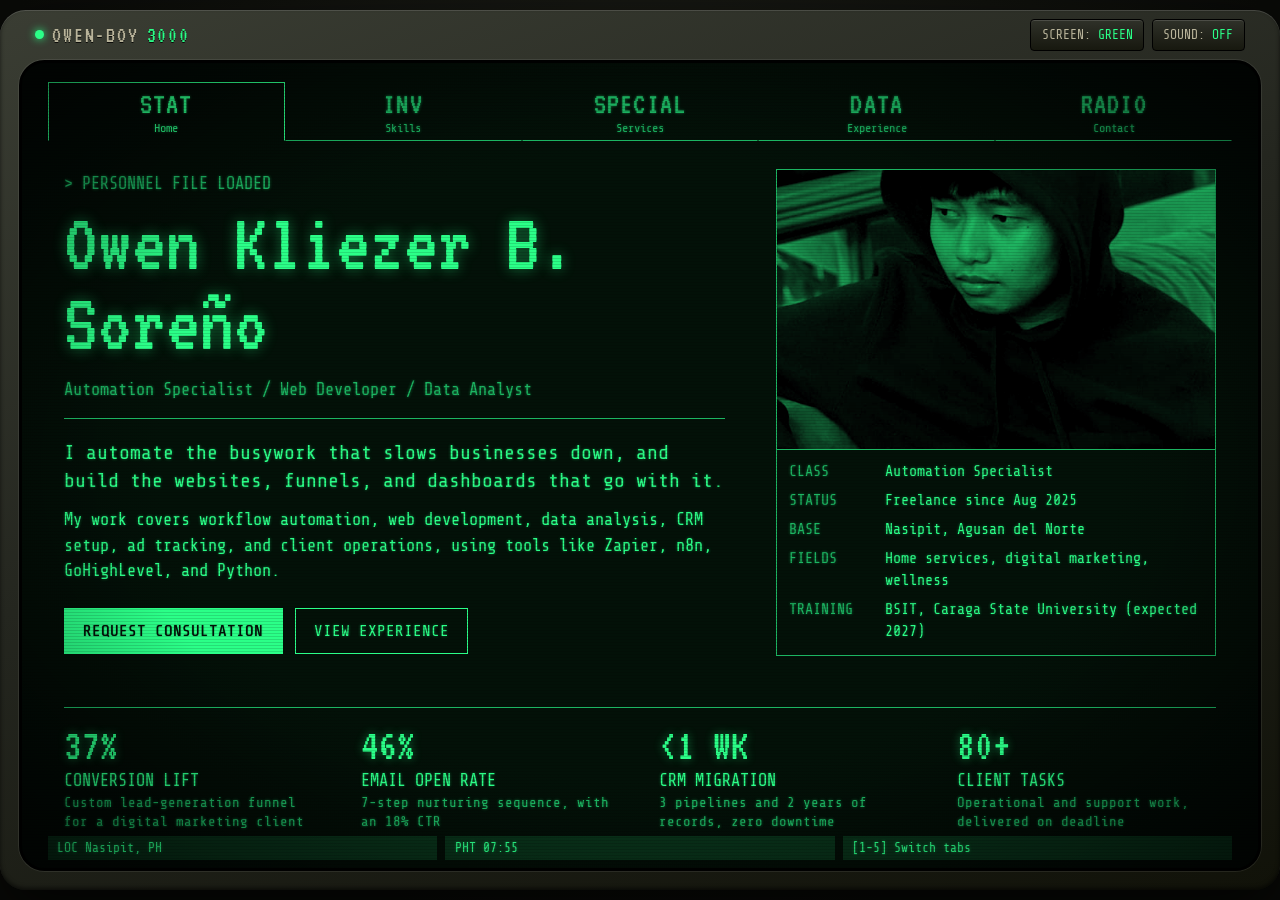
==== commit 6696c673: "Restore scrolling Pip-Boy layout and remove bento grid Bring back the tabbed scrolling design while " ====
--- a/index.html
+++ b/index.html
@@ -21,9 +21,6 @@
     />
     <link rel="stylesheet" href="style.css" />
     <script>
-      // Tabs only take over the layout when JS can run them
-      document.documentElement.classList.add("js");
-
       // Apply the saved screen color before first paint
       try {
         if (localStorage.getItem("phosphor") === "amber") {
@@ -64,10 +61,9 @@
 
         <main class="panels" id="panels" tabindex="-1">
           <!-- STAT -->
-          <section class="panel" id="home" tabindex="-1">
-            <div class="bento stat-grid">
-              <div class="tile hero">
-                <p class="eyebrow">&gt; PERSONNEL FILE LOADED</p>
+          <section class="panel stat" id="home" tabindex="-1">
+            <div class="stat-text">
+              <p class="eyebrow">&gt; PERSONNEL FILE LOADED</p>
                 <h1>Owen Kliezer B. Soreño</h1>
                 <p class="role-line">Automation Specialist / Web Developer / Data Analyst</p>
                 <p class="lede">
@@ -85,16 +81,16 @@
                     href="mailto:owensoreno@gmail.com?subject=Consultation%20request&body=Hi%20Owen%2C%0A%0AMy%20business%3A%0AWhat%20I%20need%20help%20with%3A%0A"
                     >Request consultation</a
                   >
-                  <a class="btn btn-secondary" href="#experience">View experience</a>
-                </div>
-              </div>
-
-              <div class="tile id-photo">
+                  <a class="btn" href="#experience">View experience</a>
+                </div>
+            </div>
+
+            <aside class="id-card" aria-label="Profile summary">
+              <div class="id-photo">
                 <img src="image/profile.jpg" alt="Portrait of Owen Kliezer B. Soreño" />
               </div>
-
-              <dl class="tile id-data">
-                <div class="id-class">
+              <dl class="id-data">
+                <div>
                   <dt>CLASS</dt>
                   <dd>Automation Specialist</dd>
                 </div>
@@ -106,7 +102,7 @@
                   <dt>BASE</dt>
                   <dd>Nasipit, Agusan del Norte</dd>
                 </div>
-                <div class="id-fields">
+                <div>
                   <dt>FIELDS</dt>
                   <dd>Home services, digital marketing, wellness</dd>
                 </div>
@@ -115,24 +111,30 @@
                   <dd>BSIT, Caraga State University (expected 2027)</dd>
                 </div>
               </dl>
-
-              <div class="tile stat-tile">
-                <p class="stat-num">37%</p>
-                <p><b>Conversion lift</b> <span>Custom lead-generation funnel for a digital marketing client</span></p>
-              </div>
-              <div class="tile stat-tile">
-                <p class="stat-num">46%</p>
-                <p><b>Email open rate</b> <span>7-step nurturing sequence, with an 18% CTR</span></p>
-              </div>
-              <div class="tile stat-tile">
-                <p class="stat-num">&lt;1 WK</p>
-                <p><b>CRM migration</b> <span>3 pipelines and 2 years of records, zero downtime</span></p>
-              </div>
-              <div class="tile stat-tile">
-                <p class="stat-num">80+</p>
-                <p><b>Client tasks</b> <span>Operational and support work, delivered on deadline</span></p>
-              </div>
-            </div>
+            </aside>
+
+            <ul class="results" aria-label="Key results">
+              <li>
+                <p class="result-num">37%</p>
+                <p class="result-title">Conversion lift</p>
+                <p class="result-text">Custom lead-generation funnel for a digital marketing client</p>
+              </li>
+              <li>
+                <p class="result-num">46%</p>
+                <p class="result-title">Email open rate</p>
+                <p class="result-text">7-step nurturing sequence, with an 18% CTR</p>
+              </li>
+              <li>
+                <p class="result-num">&lt;1 WK</p>
+                <p class="result-title">CRM migration</p>
+                <p class="result-text">3 pipelines and 2 years of records, zero downtime</p>
+              </li>
+              <li>
+                <p class="result-num">80+</p>
+                <p class="result-title">Client tasks</p>
+                <p class="result-text">Operational and support work, delivered on deadline</p>
+              </li>
+            </ul>
           </section>
 
           <!-- INV -->
@@ -141,9 +143,9 @@
               <h2>Inventory</h2>
               <p>Technical skills, languages, and the tools I work with.</p>
             </header>
-            <div class="bento inv-grid">
-              <div class="tile inv-weapons">
-                <h3 class="tile-label">Weapons / Programming languages</h3>
+            <div class="inv">
+              <div>
+                <h3 class="group-title">Weapons <span>Programming languages</span></h3>
                 <ul class="inv-list">
                   <li class="inv-row">
                     <span class="inv-name">HTML5</span>
@@ -178,24 +180,14 @@
                 </ul>
               </div>
 
-              <div class="tile inv-expert">
-                <h3 class="tile-label">Gear / Expert</h3>
+              <div>
+                <h3 class="group-title">Gear <span>Tools &amp; platforms</span></h3>
+                <h4 class="rank">Expert</h4>
                 <ul class="gear-list">
                   <li>GoHighLevel</li>
                   <li>A2P 10DLC</li>
                 </ul>
-              </div>
-              <div class="tile inv-intermediate">
-                <h3 class="tile-label">Gear / Intermediate</h3>
-                <ul class="gear-list">
-                  <li>n8n</li>
-                  <li>Vapi AI</li>
-                  <li>Power BI</li>
-                  <li>Tableau</li>
-                </ul>
-              </div>
-              <div class="tile inv-advanced">
-                <h3 class="tile-label">Gear / Advanced</h3>
+                <h4 class="rank">Advanced</h4>
                 <ul class="gear-list">
                   <li>Zapier</li>
                   <li>Closebot</li>
@@ -204,9 +196,14 @@
                   <li>Excel/Google Sheets</li>
                   <li>Pandas</li>
                 </ul>
-              </div>
-              <div class="tile inv-other">
-                <h3 class="tile-label">Gear / Web &amp; productivity</h3>
+                <h4 class="rank">Intermediate</h4>
+                <ul class="gear-list">
+                  <li>n8n</li>
+                  <li>Vapi AI</li>
+                  <li>Power BI</li>
+                  <li>Tableau</li>
+                </ul>
+                <h4 class="rank">Web &amp; productivity</h4>
                 <ul class="gear-list">
                   <li>Duda</li>
                   <li>Shopify</li>
@@ -227,34 +224,30 @@
               <h2>S.P.E.C.I.A.L.</h2>
               <p>Seven core services spell it out. The rest are perks.</p>
             </header>
-            <div class="bento readout special-grid" data-readout>
-              <div class="readout-list" role="tablist" aria-orientation="vertical" aria-label="Services">
-                <div class="tile special-attrs" role="presentation">
-                  <button type="button" role="tab" id="tab-s" aria-controls="svc-s"><span class="letter">S</span><span class="name">SMS Compliance</span></button>
-                  <button type="button" role="tab" id="tab-p" aria-controls="svc-p"><span class="letter">P</span><span class="name">Process Automation</span></button>
-                  <button type="button" role="tab" id="tab-e" aria-controls="svc-e"><span class="letter">E</span><span class="name">Email Marketing Automation</span></button>
-                  <button type="button" role="tab" id="tab-c" aria-controls="svc-c"><span class="letter">C</span><span class="name">CRM Customization</span></button>
-                  <button type="button" role="tab" id="tab-i" aria-controls="svc-i"><span class="letter">I</span><span class="name">Integrated Websites</span></button>
-                  <button type="button" role="tab" id="tab-a" aria-controls="svc-a"><span class="letter">A</span><span class="name">Ad Campaign Management</span></button>
-                  <button type="button" role="tab" id="tab-l" aria-controls="svc-l"><span class="letter">L</span><span class="name">Lead Generation</span></button>
-                </div>
-                <div class="tile special-perks" role="presentation">
-                  <p class="tile-label" role="presentation">Perks</p>
-                  <button type="button" role="tab" id="tab-f" aria-controls="svc-f"><span class="name">Funnel Design</span></button>
-                  <button type="button" role="tab" id="tab-b" aria-controls="svc-b"><span class="name">Chatbots</span></button>
-                  <button type="button" role="tab" id="tab-v" aria-controls="svc-v"><span class="name">AI Voice Agents</span></button>
-                  <button type="button" role="tab" id="tab-w" aria-controls="svc-w"><span class="name">Webhooks &amp; APIs</span></button>
-                  <button type="button" role="tab" id="tab-t" aria-controls="svc-t"><span class="name">Ad Tracking</span></button>
-                  <button type="button" role="tab" id="tab-m" aria-controls="svc-m"><span class="name">Data Migration</span></button>
-                  <button type="button" role="tab" id="tab-o" aria-controls="svc-o"><span class="name">Admin Operations</span></button>
-                  <button type="button" role="tab" id="tab-u" aria-controls="svc-u"><span class="name">Customer Support</span></button>
-                  <button type="button" role="tab" id="tab-k" aria-controls="svc-k"><span class="name">Web &amp; E-Commerce</span></button>
-                  <button type="button" role="tab" id="tab-n" aria-controls="svc-n"><span class="name">Content Publishing</span></button>
-                  <button type="button" role="tab" id="tab-r" aria-controls="svc-r"><span class="name">Productivity Tools</span></button>
-                </div>
-              </div>
-
-              <div class="tile readout-detail">
+            <div class="readout" data-readout>
+              <div class="readout-list special-list" role="tablist" aria-orientation="vertical" aria-label="Services">
+                <button type="button" role="tab" id="tab-s" aria-controls="svc-s"><span class="letter">S</span><span class="name">SMS Compliance</span></button>
+                <button type="button" role="tab" id="tab-p" aria-controls="svc-p"><span class="letter">P</span><span class="name">Process Automation</span></button>
+                <button type="button" role="tab" id="tab-e" aria-controls="svc-e"><span class="letter">E</span><span class="name">Email Marketing Automation</span></button>
+                <button type="button" role="tab" id="tab-c" aria-controls="svc-c"><span class="letter">C</span><span class="name">CRM Customization</span></button>
+                <button type="button" role="tab" id="tab-i" aria-controls="svc-i"><span class="letter">I</span><span class="name">Integrated Websites</span></button>
+                <button type="button" role="tab" id="tab-a" aria-controls="svc-a"><span class="letter">A</span><span class="name">Ad Campaign Management</span></button>
+                <button type="button" role="tab" id="tab-l" aria-controls="svc-l"><span class="letter">L</span><span class="name">Lead Generation</span></button>
+                <p class="list-label" role="presentation">Perks</p>
+                <button type="button" role="tab" class="perk" id="tab-f" aria-controls="svc-f"><span class="letter" aria-hidden="true">+</span><span class="name">Funnel Design</span></button>
+                <button type="button" role="tab" class="perk" id="tab-b" aria-controls="svc-b"><span class="letter" aria-hidden="true">+</span><span class="name">Chatbots</span></button>
+                <button type="button" role="tab" class="perk" id="tab-v" aria-controls="svc-v"><span class="letter" aria-hidden="true">+</span><span class="name">AI Voice Agents</span></button>
+                <button type="button" role="tab" class="perk" id="tab-w" aria-controls="svc-w"><span class="letter" aria-hidden="true">+</span><span class="name">Webhooks &amp; APIs</span></button>
+                <button type="button" role="tab" class="perk" id="tab-t" aria-controls="svc-t"><span class="letter" aria-hidden="true">+</span><span class="name">Ad Tracking</span></button>
+                <button type="button" role="tab" class="perk" id="tab-m" aria-controls="svc-m"><span class="letter" aria-hidden="true">+</span><span class="name">Data Migration</span></button>
+                <button type="button" role="tab" class="perk" id="tab-o" aria-controls="svc-o"><span class="letter" aria-hidden="true">+</span><span class="name">Admin Operations</span></button>
+                <button type="button" role="tab" class="perk" id="tab-u" aria-controls="svc-u"><span class="letter" aria-hidden="true">+</span><span class="name">Customer Support</span></button>
+                <button type="button" role="tab" class="perk" id="tab-k" aria-controls="svc-k"><span class="letter" aria-hidden="true">+</span><span class="name">Web &amp; E-Commerce</span></button>
+                <button type="button" role="tab" class="perk" id="tab-n" aria-controls="svc-n"><span class="letter" aria-hidden="true">+</span><span class="name">Content Publishing</span></button>
+                <button type="button" role="tab" class="perk" id="tab-r" aria-controls="svc-r"><span class="letter" aria-hidden="true">+</span><span class="name">Productivity Tools</span></button>
+              </div>
+
+              <div class="readout-detail">
                 <article class="service" role="tabpanel" id="svc-s" aria-labelledby="tab-s">
                   <span class="glyph" aria-hidden="true">S</span>
                   <h3>SMS Compliance</h3>
@@ -370,22 +363,23 @@
               <h2>Quest Log</h2>
               <p>Professional journey and education.</p>
             </header>
-            <div class="bento readout quest-grid" data-readout>
-              <div class="tile readout-list quest-list" role="tablist" aria-orientation="vertical" aria-label="Experience and education">
-                <p class="tile-label" role="presentation">Experience</p>
-                <button type="button" role="tab" id="tab-q1" aria-controls="quest-1"><span class="quest-mark is-active" aria-hidden="true"></span><span class="name">Freelance Automation Specialist</span><span class="name-short">Freelance</span></button>
-                <button type="button" role="tab" id="tab-q2" aria-controls="quest-2"><span class="quest-mark" aria-hidden="true"></span><span class="name">Marketing Automation Specialist</span><span class="name-short">Agency</span></button>
-                <button type="button" role="tab" id="tab-q3" aria-controls="quest-3"><span class="quest-mark" aria-hidden="true"></span><span class="name">Client Operations &amp; Support</span><span class="name-short">Client Ops</span></button>
-                <button type="button" role="tab" id="tab-q4" aria-controls="quest-4"><span class="quest-mark is-active" aria-hidden="true"></span><span class="name">Data Analyst</span><span class="name-short">Data</span></button>
-                <p class="tile-label" role="presentation">Training</p>
-                <button type="button" role="tab" id="tab-q5" aria-controls="quest-5"><span class="quest-mark is-active" aria-hidden="true"></span><span class="name">BS Information Technology</span><span class="name-short">BSIT</span></button>
-                <button type="button" role="tab" id="tab-q6" aria-controls="quest-6"><span class="quest-mark" aria-hidden="true"></span><span class="name">Senior High School, ICT Strand</span><span class="name-short">Senior High</span></button>
-              </div>
-
-              <div class="tile readout-detail">
+            <div class="readout" data-readout>
+              <div class="readout-list quest-list" role="tablist" aria-orientation="vertical" aria-label="Experience and education">
+                <p class="list-label" role="presentation">Experience</p>
+                <button type="button" role="tab" id="tab-q1" aria-controls="quest-1"><span class="quest-mark is-active" aria-hidden="true"></span><span class="name">Freelance Automation Specialist</span></button>
+                <button type="button" role="tab" id="tab-q2" aria-controls="quest-2"><span class="quest-mark" aria-hidden="true"></span><span class="name">Marketing Automation Specialist</span></button>
+                <button type="button" role="tab" id="tab-q3" aria-controls="quest-3"><span class="quest-mark" aria-hidden="true"></span><span class="name">Client Operations &amp; Support</span></button>
+                <button type="button" role="tab" id="tab-q4" aria-controls="quest-4"><span class="quest-mark is-active" aria-hidden="true"></span><span class="name">Data Analyst</span></button>
+                <p class="list-label" role="presentation">Training</p>
+                <button type="button" role="tab" id="tab-q5" aria-controls="quest-5"><span class="quest-mark is-active" aria-hidden="true"></span><span class="name">BS Information Technology</span></button>
+                <button type="button" role="tab" id="tab-q6" aria-controls="quest-6"><span class="quest-mark" aria-hidden="true"></span><span class="name">Senior High School, ICT Strand</span></button>
+              </div>
+
+              <div class="readout-detail">
                 <article class="quest" role="tabpanel" id="quest-1" aria-labelledby="tab-q1">
+                  <p class="quest-state">ACTIVE</p>
                   <h3>Freelance Automation Specialist</h3>
-                  <p class="quest-meta"><span class="quest-state">ACTIVE</span> Self-Employed | August 2025 – Present | Remote</p>
+                  <p class="quest-meta">Self-Employed | August 2025 – Present | Remote</p>
                   <ul>
                     <li>Provide independent end-to-end GoHighLevel setups, custom CRM architecture, and advanced workflow automations for startups, agencies, and small businesses</li>
                     <li>Design and build high-converting sales funnels, responsive landing pages, and dynamic appointment booking systems</li>
@@ -395,8 +389,9 @@
                   </ul>
                 </article>
                 <article class="quest" role="tabpanel" id="quest-2" aria-labelledby="tab-q2">
+                  <p class="quest-state">COMPLETED</p>
                   <h3>Marketing Automation Specialist</h3>
-                  <p class="quest-meta"><span class="quest-state">COMPLETED</span> Marketing Automation Agency | July 2024 – July 2025 | On-site</p>
+                  <p class="quest-meta">Marketing Automation Agency | July 2024 – July 2025 | On-site</p>
                   <ul>
                     <li>Managed CRM systems, marketing automations, and digital operations for multiple client accounts across home services, digital marketing, and wellness industries</li>
                     <li>Migrated CRM databases, multi-stage pipelines, and custom fields with zero data loss and minimal transition downtime</li>
@@ -418,8 +413,9 @@
                   </ul>
                 </article>
                 <article class="quest" role="tabpanel" id="quest-4" aria-labelledby="tab-q4">
+                  <p class="quest-state">ACTIVE</p>
                   <h3>Data Analyst</h3>
-                  <p class="quest-meta"><span class="quest-state">ACTIVE</span> Various Projects | 2023 – Present | Remote/On-site</p>
+                  <p class="quest-meta">Various Projects | 2023 – Present | Remote/On-site</p>
                   <ul>
                     <li>Analyzed complex datasets to identify trends, patterns, and actionable insights for business decision-making</li>
                     <li>Created comprehensive data visualizations and dashboards using tools like Excel, Python, and SQL</li>
@@ -430,16 +426,18 @@
                   </ul>
                 </article>
                 <article class="quest" role="tabpanel" id="quest-5" aria-labelledby="tab-q5">
+                  <p class="quest-state">ACTIVE</p>
                   <h3>Bachelor of Science in Information Technology (BSIT)</h3>
-                  <p class="quest-meta"><span class="quest-state">ACTIVE</span> Expected Graduation: 2027</p>
+                  <p class="quest-meta">Expected Graduation: 2027</p>
                   <ul>
                     <li>College of Computing and Information Sciences (CCIS)</li>
                     <li>Caraga State University – Ampayon, Butuan City</li>
                   </ul>
                 </article>
                 <article class="quest" role="tabpanel" id="quest-6" aria-labelledby="tab-q6">
+                  <p class="quest-state">COMPLETED</p>
                   <h3>Senior High School – ICT Strand</h3>
-                  <p class="quest-meta"><span class="quest-state">COMPLETED</span> Graduated: 2020</p>
+                  <p class="quest-meta">Graduated: 2020</p>
                   <ul>
                     <li>Saint Michael College of Caraga</li>
                   </ul>
@@ -454,8 +452,8 @@
               <h2>Radio</h2>
               <p>Pick a frequency. Email is the best way to request a consultation.</p>
             </header>
-            <div class="bento radio-grid">
-              <ul class="tile stations">
+            <div class="radio">
+              <ul class="stations">
                 <li>
                   <a class="station" href="mailto:owensoreno@gmail.com?subject=Consultation%20request" data-wave="1">
                     <span class="station-type">Email</span>
@@ -488,11 +486,8 @@
                 </li>
               </ul>
 
-              <div class="tile signal">
+              <div class="signal">
                 <canvas id="waveform" aria-hidden="true"></canvas>
-              </div>
-
-              <div class="tile radio-cta">
                 <p class="signal-text">Now broadcasting from Nasipit, Agusan del Norte</p>
                 <div class="actions">
                   <a
@@ -504,12 +499,12 @@
                 </div>
                 <p class="copy-status" id="copyStatus" role="status"></p>
               </div>
-
-              <footer class="tile legal">
+            </div>
+
+            <footer class="legal">
                 <p>&copy; <span id="year">2026</span> Owen Kliezer B. Soreño. All rights reserved.</p>
                 <p>Fallout-inspired fan styling. Not affiliated with Bethesda Softworks.</p>
               </footer>
-            </div>
           </section>
         </main>
 
--- a/style.css
+++ b/style.css
@@ -92,7 +92,8 @@
     height: 100dvh;
     max-height: 880px;
     padding: 0 clamp(6px, 1.5vw, 22px) clamp(6px, 1.5vw, 22px);
-    background: linear-gradient(160deg, var(--metal-light) 0%, var(--metal) 45%, var(--metal-dark) 100%);
+    background:
+        linear-gradient(160deg, var(--metal-light) 0%, var(--metal) 45%, var(--metal-dark) 100%);
     border-radius: clamp(0px, 2vw, 26px);
     box-shadow:
         inset 0 1px 0 rgba(255, 255, 255, 0.14),
@@ -106,7 +107,7 @@
     justify-content: space-between;
     align-items: center;
     gap: 0.25rem 1rem;
-    padding: 0.45rem 1rem;
+    padding: 0.55rem 1rem;
     color: var(--plate-text);
 }
 
@@ -139,8 +140,8 @@
 }
 
 .switch {
-    min-height: 30px;
-    padding: 0.1rem 0.65rem;
+    min-height: 32px;
+    padding: 0.15rem 0.65rem;
     font-size: 0.8125rem;
     color: var(--plate-text);
     background: linear-gradient(180deg, #2f3129 0%, #17180f 100%);
@@ -168,7 +169,7 @@
     min-height: 0;
     display: flex;
     flex-direction: column;
-    padding: clamp(0.4rem, 1vw, 0.9rem) clamp(0.5rem, 1.5vw, 1.25rem) 0.45rem;
+    padding: clamp(0.5rem, 1.5vw, 1.25rem) clamp(0.6rem, 2vw, 1.75rem) 0.5rem;
     overflow: hidden;
     background: radial-gradient(ellipse at center, var(--screen) 55%, var(--screen-edge) 100%);
     border: 3px solid #000;
@@ -249,8 +250,8 @@
     flex-direction: column;
     align-items: center;
     min-width: 0;
-    padding: 0.25rem 0.15rem 0.2rem;
-    line-height: 1.05;
+    padding: 0.35rem 0.15rem 0.3rem;
+    line-height: 1.1;
     text-decoration: none;
     color: var(--phosphor-dim);
     border: 1px solid transparent;
@@ -259,7 +260,7 @@
 
 .tab b {
     font-family: var(--font-display);
-    font-size: clamp(1.25rem, 3vw, 1.7rem);
+    font-size: clamp(1.25rem, 3.4vw, 1.9rem);
     font-weight: 400;
     letter-spacing: 0.04em;
 }
@@ -282,31 +283,14 @@
     outline-offset: -3px;
 }
 
-/* Panels fill the screen; type scales so each tab fits without scrolling */
+/* Panels */
 .panels {
     flex: 1;
     min-height: 0;
     overflow-y: auto;
-    padding: 0.5rem 0;
-    container-type: size;
+    padding: clamp(0.9rem, 2.4vw, 1.75rem) clamp(0.25rem, 1.5vw, 1rem);
     scrollbar-color: var(--phosphor-dim) transparent;
     scrollbar-width: thin;
-}
-
-.js .panels {
-    overflow: hidden;
-}
-
-.panel {
-    display: flex;
-    flex-direction: column;
-    gap: 0.5rem;
-    font-size: clamp(0.8125rem, min(2.75cqh, 4cqw), 1.0625rem);
-    line-height: 1.38;
-}
-
-.js .panel {
-    height: 100%;
 }
 
 .panel:focus,
@@ -328,16 +312,14 @@
 }
 
 .panel-head {
-    flex-shrink: 0;
-    display: flex;
-    flex-wrap: wrap;
-    align-items: baseline;
-    gap: 0 1rem;
+    margin-bottom: 1.25rem;
+    padding-bottom: 0.6rem;
+    border-bottom: 1px solid var(--phosphor-dim);
 }
 
 .panel-head h2 {
     font-family: var(--font-display);
-    font-size: 2em;
+    font-size: clamp(2rem, 5vw, 2.75rem);
     font-weight: 400;
     line-height: 1;
     letter-spacing: 0.03em;
@@ -346,138 +328,62 @@
 }
 
 .panel-head p {
-    color: var(--phosphor-dim);
-}
-
-/* Bento tiles */
-.bento {
-    flex: 1;
-    min-height: 0;
+    margin-top: 0.35rem;
+    color: var(--phosphor-dim);
+}
+
+/* STAT */
+.stat {
     display: grid;
-    gap: 0.5rem;
-}
-
-.tile {
-    min-width: 0;
-    min-height: 0;
-    padding: 0.6em 0.8em;
-    overflow: auto;
-    border: 1px solid var(--phosphor-dim);
-    scrollbar-color: var(--phosphor-dim) transparent;
-    scrollbar-width: thin;
-}
-
-.tile-label {
-    margin-bottom: 0.3em;
-    font-size: 0.85em;
-    font-weight: 400;
-    text-transform: uppercase;
-    color: var(--phosphor-dim);
-}
-
-/* STAT */
-.stat-grid {
-    grid-template-columns: repeat(12, minmax(0, 1fr));
-    grid-template-rows: minmax(0, 1.15fr) minmax(0, 1fr) auto;
-}
-
-.hero {
-    grid-column: 1 / 8;
-    grid-row: 1 / 3;
-    display: flex;
-    flex-direction: column;
-    justify-content: center;
-    padding: 0.8em 1.2em;
-}
-
-.id-photo {
-    grid-column: 8 / 13;
-    grid-row: 1;
-    position: relative;
-    isolation: isolate;
-    padding: 0;
-    overflow: hidden;
-    background: var(--screen);
-}
-
-.id-data {
-    grid-column: 8 / 13;
-    grid-row: 2;
-    display: flex;
-    flex-direction: column;
-    justify-content: center;
-    font-size: 0.92em;
-}
-
-.stat-tile {
-    grid-column: span 3;
-    display: flex;
-    flex-direction: column;
-    gap: 0.1em;
-    font-size: 0.88em;
-    line-height: 1.25;
-}
-
-.stat-num {
+    grid-template-columns: minmax(0, 3fr) minmax(280px, 2fr);
+    gap: clamp(1.5rem, 4vw, 3.5rem);
+    align-items: center;
+    min-height: 100%;
+}
+
+.eyebrow {
+    margin-bottom: 0.5rem;
+    color: var(--phosphor-dim);
+}
+
+.stat h1 {
     font-family: var(--font-display);
-    font-size: 2.9em;
-    line-height: 0.9;
-    text-shadow: 0 0 10px var(--phosphor-glow);
-}
-
-.stat-tile b {
-    display: block;
-    font-weight: 400;
-    text-transform: uppercase;
-}
-
-.stat-tile span {
-    color: var(--phosphor-dim);
-}
-
-.eyebrow {
-    margin-bottom: 0.3em;
-    color: var(--phosphor-dim);
-}
-
-.hero h1 {
-    font-family: var(--font-display);
-    font-size: clamp(2.2rem, min(11cqh, 6.4cqw), 4.75rem);
+    font-size: clamp(2.75rem, 7.2vw, 5.25rem);
     font-weight: 400;
     line-height: 0.95;
     text-shadow: 0 0 14px var(--phosphor-glow);
 }
 
 .role-line {
-    margin: 0.45em 0 0.7em;
-    padding-bottom: 0.6em;
+    margin: 0.75rem 0 1.25rem;
+    padding-bottom: 1rem;
     color: var(--phosphor-dim);
     border-bottom: 1px solid var(--phosphor-dim);
 }
 
-.lede {
-    font-size: 1.15em;
-    line-height: 1.32;
-}
-
-.lede-more {
-    margin-top: 0.55em;
+.stat-text p + p {
+    margin-top: 0.75rem;
+}
+
+.stat-text .lede {
+    font-size: 1.25rem;
+    line-height: 1.4;
 }
 
 .actions {
     display: flex;
     flex-wrap: wrap;
-    gap: 0.6em;
-    margin-top: 0.9em;
+    gap: 0.75rem;
+    margin-top: 1.5rem;
 }
 
 .btn {
     display: inline-flex;
     align-items: center;
     justify-content: center;
-    min-height: 40px;
-    padding: 0.3em 1em;
-    font-size: 0.95em;
+    min-height: 46px;
+    padding: 0.5rem 1.15rem;
+    font-size: 1rem;
     text-decoration: none;
     text-transform: uppercase;
     color: var(--phosphor);
@@ -495,9 +401,20 @@
     box-shadow: 0 0 16px var(--phosphor-glow);
 }
 
+.id-card {
+    border: 1px solid var(--phosphor-dim);
+}
+
+.id-photo {
+    position: relative;
+    isolation: isolate;
+    height: clamp(180px, 34vh, 280px);
+    overflow: hidden;
+    background: var(--screen);
+    border-bottom: 1px solid var(--phosphor-dim);
+}
+
 .id-photo img {
-    position: absolute;
-    inset: 0;
     display: block;
     width: 100%;
     height: 100%;
@@ -517,11 +434,16 @@
     mix-blend-mode: multiply;
 }
 
+.id-data {
+    padding: 0.5rem 0.75rem;
+    font-size: 0.9375rem;
+}
+
 .id-data div {
     display: grid;
-    grid-template-columns: 5.5em 1fr;
-    gap: 0.4em;
-    padding: 0.08em 0;
+    grid-template-columns: 5.5rem 1fr;
+    gap: 0.5rem;
+    padding: 0.2rem 0;
 }
 
 .id-data dt {
@@ -529,53 +451,36 @@
 }
 
 /* INV */
-.inv-grid {
-    grid-template-columns: repeat(12, minmax(0, 1fr));
-    grid-template-rows: repeat(3, minmax(0, 1fr));
-}
-
-.inv-weapons {
-    grid-column: 1 / 6;
-    grid-row: 1 / 4;
-    display: flex;
-    flex-direction: column;
-}
-
-.inv-expert,
-.inv-intermediate,
-.inv-advanced,
-.inv-other {
-    display: flex;
-    flex-direction: column;
-    justify-content: center;
-}
-
-.inv-expert {
-    grid-column: 6 / 9;
-}
-
-.inv-intermediate {
-    grid-column: 9 / 13;
-}
-
-.inv-advanced,
-.inv-other {
-    grid-column: 6 / 13;
-}
-
-.inv-list {
-    flex: 1;
-    display: flex;
-    flex-direction: column;
-    justify-content: space-around;
+.inv {
+    display: grid;
+    grid-template-columns: repeat(2, minmax(0, 1fr));
+    gap: clamp(1.5rem, 4vw, 3.5rem);
+}
+
+.group-title {
+    margin-bottom: 0.75rem;
+    font-family: var(--font-display);
+    font-size: 1.75rem;
+    font-weight: 400;
+    line-height: 1.1;
+    text-transform: uppercase;
+}
+
+.group-title span {
+    display: block;
+    font-family: var(--font-body);
+    font-size: 0.875rem;
+    text-transform: none;
+    color: var(--phosphor-dim);
 }
 
 .inv-row {
     display: grid;
-    grid-template-columns: 6.2em 1fr 1.8em;
-    gap: 0.6em;
+    grid-template-columns: 6.5rem 1fr 2rem;
+    gap: 0.75rem;
     align-items: center;
-    padding: 0.2em 0.3em;
+    padding: 0.55rem 0.5rem;
+    border-bottom: 1px solid var(--phosphor-faint);
 }
 
 .inv-row:hover {
@@ -584,7 +489,7 @@
 
 .bar {
     display: block;
-    height: 0.85em;
+    height: 14px;
     padding: 2px;
     border: 1px solid var(--phosphor-dim);
 }
@@ -611,28 +516,71 @@
     text-align: right;
 }
 
+.rank {
+    margin: 0.9rem 0 0.4rem;
+    font-size: 0.875rem;
+    font-weight: 400;
+    text-transform: uppercase;
+    color: var(--phosphor-dim);
+}
+
+.rank:first-of-type {
+    margin-top: 0;
+}
+
 .gear-list {
     display: flex;
     flex-wrap: wrap;
-    gap: 0.3em;
+    gap: 0.4rem;
 }
 
 .gear-list li {
-    padding: 0 0.5em;
-    font-size: 0.92em;
+    padding: 0.15rem 0.6rem;
+    font-size: 0.9375rem;
     border: 1px solid var(--phosphor-dim);
 }
 
+/* Results row */
+.results {
+    grid-column: 1 / -1;
+    display: grid;
+    grid-template-columns: repeat(4, minmax(0, 1fr));
+    gap: 1rem clamp(1rem, 3vw, 2.5rem);
+    padding-top: 1rem;
+    border-top: 1px solid var(--phosphor-dim);
+}
+
+.result-num {
+    font-family: var(--font-display);
+    font-size: 2.75rem;
+    line-height: 1;
+    text-shadow: 0 0 10px var(--phosphor-glow);
+}
+
+.result-title {
+    text-transform: uppercase;
+}
+
+.result-text {
+    font-size: 0.875rem;
+    line-height: 1.35;
+    color: var(--phosphor-dim);
+}
+
 /* Master/detail lists (SPECIAL and DATA) */
+.readout {
+    display: grid;
+    grid-template-columns: minmax(250px, 2fr) minmax(0, 3fr);
+    gap: clamp(1rem, 3vw, 2.5rem);
+}
+
 .readout-list button {
     display: flex;
-    flex: 1 1 0;
     align-items: center;
-    gap: 0.6em;
+    gap: 0.75rem;
     width: 100%;
-    min-height: 1.7em;
-    padding: 0 0.5em;
-    line-height: 1.15;
+    min-height: 40px;
+    padding: 0.2rem 0.6rem;
     text-align: left;
 }
 
@@ -646,106 +594,74 @@
     text-shadow: 0 0 1px var(--screen);
 }
 
-.readout-detail {
-    padding: 0.8em 1.2em;
-}
-
-.name-short {
-    display: none;
+.list-label {
+    margin: 0.75rem 0 0.25rem;
+    padding: 0 0.6rem;
+    font-size: 0.875rem;
+    text-transform: uppercase;
+    color: var(--phosphor-dim);
+}
+
+.list-label:first-child {
+    margin-top: 0;
 }
 
 .letter {
-    flex: 0 0 1em;
+    flex: 0 0 1.25rem;
     font-family: var(--font-display);
-    font-size: 1.6em;
+    font-size: 1.75rem;
     line-height: 1;
     text-align: center;
 }
 
-.special-grid {
-    grid-template-columns: minmax(0, 2.1fr) minmax(0, 1.5fr);
-}
-
-.special-grid .readout-list {
-    display: grid;
-    grid-template-columns: minmax(0, 1.2fr) minmax(0, 1fr);
-    gap: 0.5rem;
-    min-height: 0;
-}
-
-.special-attrs,
-.special-perks,
-.quest-list {
-    display: flex;
-    flex-direction: column;
-}
-
-.special-attrs,
-.special-perks {
-    padding: 0.4em;
-}
-
-.special-perks .tile-label {
-    margin: 0;
-    padding: 0.1em 0.5em;
+.service,
+.quest {
+    padding-left: clamp(0rem, 2vw, 1.5rem);
+    border-left: 1px solid var(--phosphor-dim);
 }
 
 .service h3,
 .quest h3 {
     font-family: var(--font-display);
-    font-size: 1.95em;
+    font-size: clamp(1.75rem, 3.6vw, 2.25rem);
     font-weight: 400;
-    line-height: 1.05;
+    line-height: 1.1;
 }
 
 .service p {
-    margin-top: 0.5em;
+    margin-top: 0.6rem;
 }
 
 .glyph {
     display: block;
-    margin-bottom: 0.1em;
     font-family: var(--font-display);
-    font-size: min(5.5em, 19cqh);
+    font-size: clamp(5rem, 16vw, 9rem);
     line-height: 0.85;
     text-shadow: 0 0 22px var(--phosphor-glow);
 }
 
-.service .record {
-    margin-top: 0.9em;
-    padding-top: 0.55em;
+.record {
+    margin-top: 1.25rem !important;
+    padding-top: 0.75rem;
     border-top: 1px dashed var(--phosphor-dim);
+    color: var(--phosphor);
 }
 
 .record b {
     display: block;
-    font-size: 0.8em;
+    font-size: 0.8125rem;
     font-weight: 400;
     color: var(--phosphor-dim);
 }
 
+/* Long lists keep the selected item's details in view */
+.readout-detail {
+    position: sticky;
+    top: 0;
+    align-self: start;
+}
+
 /* Quest log */
-.quest-grid {
-    grid-template-columns: minmax(0, 1fr) minmax(0, 2.3fr);
-}
-
-.quest-list {
-    padding: 0.5em;
-}
-
-.quest-list .tile-label {
-    margin: 0.4em 0 0.1em;
-    padding: 0 0.5em;
-}
-
-.quest-list .tile-label:first-child {
-    margin-top: 0;
-}
-
-.quest-list button {
-    flex: 0 1 2.3em;
-}
-
 .quest-mark {
     flex: 0 0 10px;
     width: 10px;
@@ -759,62 +675,48 @@
 
 .quest-state {
     display: inline-block;
-    margin-right: 0.4em;
-    padding: 0 0.4em;
-    font-size: 0.85em;
-    color: var(--phosphor);
+    margin-bottom: 0.4rem;
+    padding: 0 0.45rem;
+    font-size: 0.8125rem;
     border: 1px solid var(--phosphor-dim);
 }
 
 .quest-meta {
-    margin: 0.2em 0 0.65em;
+    margin: 0.25rem 0 1rem;
     color: var(--phosphor-dim);
 }
 
 .quest ul li {
     position: relative;
-    margin-bottom: 0.4em;
-    padding-left: 1.15em;
+    margin-bottom: 0.5rem;
+    padding-left: 1.25rem;
 }
 
 .quest ul li::before {
     content: '';
     position: absolute;
     left: 0;
-    top: 0.45em;
+    top: 0.5em;
     width: 8px;
     height: 8px;
     border: 1px solid var(--phosphor-dim);
 }
 
 /* Radio */
-.radio-grid {
-    grid-template-columns: repeat(2, minmax(0, 1fr));
-    grid-template-rows: minmax(0, 1fr) auto auto;
-}
-
-.stations {
-    grid-row: 1 / 3;
-    display: flex;
-    flex-direction: column;
-    padding: 0.4em;
-}
-
-.stations li {
-    flex: 1;
-    display: flex;
-    min-height: 0;
+.radio {
+    display: grid;
+    grid-template-columns: minmax(0, 1fr) minmax(0, 1fr);
+    gap: clamp(1rem, 3vw, 2.5rem);
 }
 
 .station {
-    flex: 1;
-    display: flex;
-    align-items: center;
+    display: flex;
     flex-wrap: wrap;
     justify-content: space-between;
-    gap: 0 1em;
-    padding: 0.1em 0.5em;
+    gap: 0 1rem;
+    padding: 0.7rem 0.6rem;
     text-decoration: none;
+    border-bottom: 1px solid var(--phosphor-faint);
 }
 
 .station:hover,
@@ -832,43 +734,30 @@
     overflow-wrap: anywhere;
 }
 
-.signal {
-    position: relative;
-    padding: 0;
-    overflow: hidden;
-}
-
 #waveform {
-    position: absolute;
-    inset: 0;
     display: block;
     width: 100%;
-    height: 100%;
+    height: clamp(110px, 24vh, 190px);
+    border: 1px solid var(--phosphor-dim);
 }
 
 .signal-text {
-    color: var(--phosphor-dim);
-}
-
-.radio-cta .actions {
-    margin-top: 0.5em;
+    margin-top: 0.6rem;
+    color: var(--phosphor-dim);
 }
 
 .copy-status {
-    min-height: 1.38em;
-    margin-top: 0.3em;
-    font-size: 0.92em;
+    min-height: 1.5em;
+    margin-top: 0.5rem;
+    font-size: 0.9375rem;
 }
 
 .legal {
-    grid-column: 1 / -1;
-    display: flex;
-    flex-wrap: wrap;
-    justify-content: space-between;
-    gap: 0 1.5em;
-    padding: 0.3em 0.8em;
-    font-size: 0.8em;
-    color: var(--phosphor-dim);
+    margin-top: 1.25rem;
+    padding-top: 0.6rem;
+    font-size: 0.8125rem;
+    color: var(--phosphor-dim);
+    border-top: 1px solid var(--phosphor-faint);
 }
 
 /* Status bar */
@@ -881,158 +770,57 @@
 
 .status-bar span {
     flex: 1;
-    padding: 0.05rem 0.6rem;
+    padding: 0.15rem 0.6rem;
     white-space: nowrap;
     background: var(--phosphor-faint);
 }
 
-/* Short screens: drop the extras before anything has to scroll */
-@container (max-height: 540px) {
-    .eyebrow,
-    .lede-more,
-    .glyph,
-    .panel-head p {
-        display: none;
-    }
-
-    .panel-head h2 {
-        font-size: 1.6em;
-    }
-}
-
-/* Portrait screens: tiles restack into a single tall bento */
-@container (max-width: 700px) {
-    .panel-head {
-        position: absolute;
-        width: 1px;
-        height: 1px;
-        overflow: hidden;
-        clip-path: inset(50%);
-    }
-
-    .panel {
-        gap: 0;
-    }
-
-    .bento {
-        gap: 0.35rem;
-    }
-
-    .tile {
-        padding: 0.45em 0.6em;
-    }
-
-    .stat-grid {
-        grid-template-rows: auto minmax(0, 1fr) auto auto;
-    }
-
-    .hero {
-        grid-column: 1 / -1;
-        grid-row: auto;
-        padding: 0.5em 0.7em;
-    }
-
-    .hero h1 {
-        font-size: clamp(2rem, 11cqw, 3.5rem);
-    }
-
-    .eyebrow,
-    .lede-more,
-    .btn-secondary {
-        display: none;
-    }
-
-    .hero .btn-primary {
-        flex: 1;
-    }
-
-    .id-photo {
-        grid-column: 1 / 5;
-        grid-row: auto;
-    }
-
-    .id-data {
-        grid-column: 5 / -1;
-        grid-row: auto;
-    }
-
-    .id-data div {
-        grid-template-columns: 1fr;
-        gap: 0;
-        padding: 0.1em 0;
-    }
-
-    .id-data dt {
-        font-size: 0.82em;
-        line-height: 1.1;
-    }
-
-    .id-data dd {
-        line-height: 1.2;
-    }
-
-    .stat-tile {
-        grid-column: span 6;
-        font-size: 0.8em;
-    }
-
-    .stat-num {
-        font-size: 2.4em;
-    }
-
-    .inv-grid {
-        grid-template-rows: auto auto auto minmax(0, 1fr);
-    }
-
-    .inv-weapons {
-        grid-column: 1 / -1;
-        grid-row: auto;
-    }
-
-    .inv-expert {
-        grid-column: 1 / 6;
-    }
-
-    .inv-intermediate {
-        grid-column: 6 / -1;
-    }
-
-    .inv-advanced,
-    .inv-other {
-        grid-column: 1 / -1;
-    }
-
-    .inv-row {
-        padding: 0.05em 0;
+/* Responsive Design */
+@media (max-width: 860px) {
+    .stat,
+    .inv,
+    .radio {
+        grid-template-columns: minmax(0, 1fr);
+    }
+
+    .stat {
+        align-items: start;
     }
 
     .readout {
         grid-template-columns: minmax(0, 1fr);
-        grid-template-rows: auto minmax(0, 1fr);
     }
 
     .readout-detail {
-        padding: 0.5em 0.7em;
-    }
-
-    /* S P E C I A L as one row of letters; the detail names the service */
-    .special-grid .readout-list {
-        grid-template-columns: minmax(0, 1fr);
-        gap: 0.35rem;
-    }
-
-    .special-attrs {
-        flex-direction: row;
-        padding: 0.2em;
-    }
-
-    .special-attrs button {
+        position: static;
+    }
+
+    .results {
+        grid-template-columns: repeat(2, minmax(0, 1fr));
+    }
+
+    .service,
+    .quest {
+        padding-left: 0;
+        padding-top: 1rem;
+        border-left: none;
+        border-top: 1px solid var(--phosphor-dim);
+    }
+
+    /* S P E C I A L as a single row of letters; the detail names the service */
+    .special-list {
+        display: grid;
+        grid-template-columns: repeat(7, minmax(0, 1fr));
+        gap: 2px;
+    }
+
+    .special-list button {
         justify-content: center;
-        min-height: 40px;
+        min-height: 46px;
         padding: 0;
     }
 
-    .special-attrs .name {
+    .special-list button:not(.perk) .name {
         position: absolute;
         width: 1px;
         height: 1px;
@@ -1041,162 +829,32 @@
         white-space: nowrap;
     }
 
-    .special-perks {
-        display: grid;
-        grid-template-columns: repeat(2, minmax(0, 1fr));
-        gap: 1px 0.3em;
-        padding: 0.2em;
-    }
-
-    .special-perks .tile-label {
+    .special-list .perk {
+        grid-column: span 7;
+        justify-content: flex-start;
+        padding: 0 0.6rem;
+    }
+
+    .special-list .list-label {
         grid-column: 1 / -1;
     }
 
-    .special-perks button {
-        min-height: 30px;
-        padding: 0 0.4em;
-    }
-
-    .quest-list {
-        display: grid;
-        grid-template-columns: repeat(3, minmax(0, 1fr));
-        gap: 1px 0.25em;
-        padding: 0.2em;
-    }
-
-    .quest-list .tile-label {
-        display: none;
-    }
-
-    .quest-list button {
-        min-height: 36px;
-        gap: 0.35em;
-        padding: 0 0.35em;
-    }
-
-    .quest-list .name {
-        display: none;
-    }
-
-    .quest-list .name-short {
-        display: inline;
-    }
-
-    .service .record {
-        margin-top: 0.6em;
-    }
-
     .glyph {
-        display: none;
-    }
-
-    .quest h3,
-    .service h3 {
-        font-size: 1.7em;
-    }
-
-    .quest ul li {
-        margin-bottom: 0.25em;
-    }
-
-    .quest-meta {
-        margin-bottom: 0.4em;
-    }
-
-    .radio-grid {
-        grid-template-columns: minmax(0, 1fr);
-        grid-template-rows: auto minmax(60px, 1fr) auto auto;
-    }
-
-    .stations {
-        grid-row: auto;
-    }
-
-    .stations li {
-        min-height: 38px;
-    }
-}
-
-/* Tiniest screens: keep only the essentials on the ID card */
-@container (max-width: 700px) and (max-height: 430px) {
-    .id-data .id-class,
-    .id-data .id-fields {
-        display: none;
-    }
-}
-
-/* Small phones: tighten type and trim the stat captions */
-@container (max-width: 700px) and (max-height: 540px) {
-    .panel {
-        font-size: 0.75rem;
-        line-height: 1.25;
-    }
-
-    .hero h1 {
-        font-size: 2rem;
-    }
-
-    .role-line {
-        margin: 0.2em 0 0.35em;
-        padding-bottom: 0.3em;
-    }
-
-    .actions {
-        margin-top: 0.5em;
-    }
-
-    .stat-tile span {
-        display: none;
-    }
-
-    .stat-num {
-        font-size: 2em;
-    }
-
-    .stat-tile {
-        grid-column: span 3;
-        padding: 0.3em 0.4em;
-    }
-
-    .stat-tile b {
-        font-size: 0.85em;
-    }
-
-    .stat-grid {
-        grid-template-rows: auto minmax(0, 1fr) auto;
-    }
-
-    .id-data dd {
-        line-height: 1.15;
-    }
-
-    .quest ul li {
-        margin-bottom: 0.15em;
-    }
-
-    .special-perks button {
-        min-height: 26px;
-    }
-
-    .stations li {
-        min-height: 30px;
-    }
-
-    .inv-other .gear-list li,
-    .inv-advanced .gear-list li {
-        font-size: 0.88em;
-    }
-}
-
-@media (max-width: 860px) {
+        font-size: 4.5rem;
+    }
+
     .key-hint {
         display: none;
     }
 }
 
 @media (max-width: 480px) {
+    body {
+        font-size: 1rem;
+    }
+
     .plate {
-        padding: 0.3rem 0.35rem;
+        padding: 0.4rem 0.35rem;
     }
 
     .plate-name {
@@ -1208,8 +866,23 @@
         font-size: 0.75rem;
     }
 
+    .actions .btn {
+        flex: 1 1 100%;
+    }
+
     .tab {
         flex: 1 1 auto;
+    }
+
+    /* Keep the main button above the fold */
+    .lede-more,
+    .eyebrow {
+        display: none;
+    }
+
+    .inv-row {
+        grid-template-columns: 5.75rem 1fr 1.75rem;
+        padding-inline: 0.25rem;
     }
 }
 
@@ -1253,25 +926,17 @@
 
     .device,
     .screen,
-    .panels,
-    .panel,
-    .bento,
-    .readout-detail,
-    .tile {
+    .panels {
         display: block;
-        height: auto !important;
+        height: auto;
         max-height: none;
-        overflow: visible !important;
+        overflow: visible;
         padding: 0;
         color: #000;
         background: none;
         border: none;
         box-shadow: none;
         text-shadow: none;
-    }
-
-    .panels {
-        container-type: normal;
     }
 
     .plate,
@@ -1282,8 +947,7 @@
     .readout-list,
     .glyph,
     .actions,
-    .signal,
-    .signal-text,
+    #waveform,
     .copy-status,
     .screen::before,
     .screen::after,
@@ -1298,14 +962,9 @@
 
     .panel {
         margin-bottom: 1.5rem;
-        font-size: 11pt;
-    }
-
-    .tile {
-        margin-bottom: 0.5rem;
-    }
-
-    .panel-head {
+    }
+
+    .readout {
         display: block;
     }
 
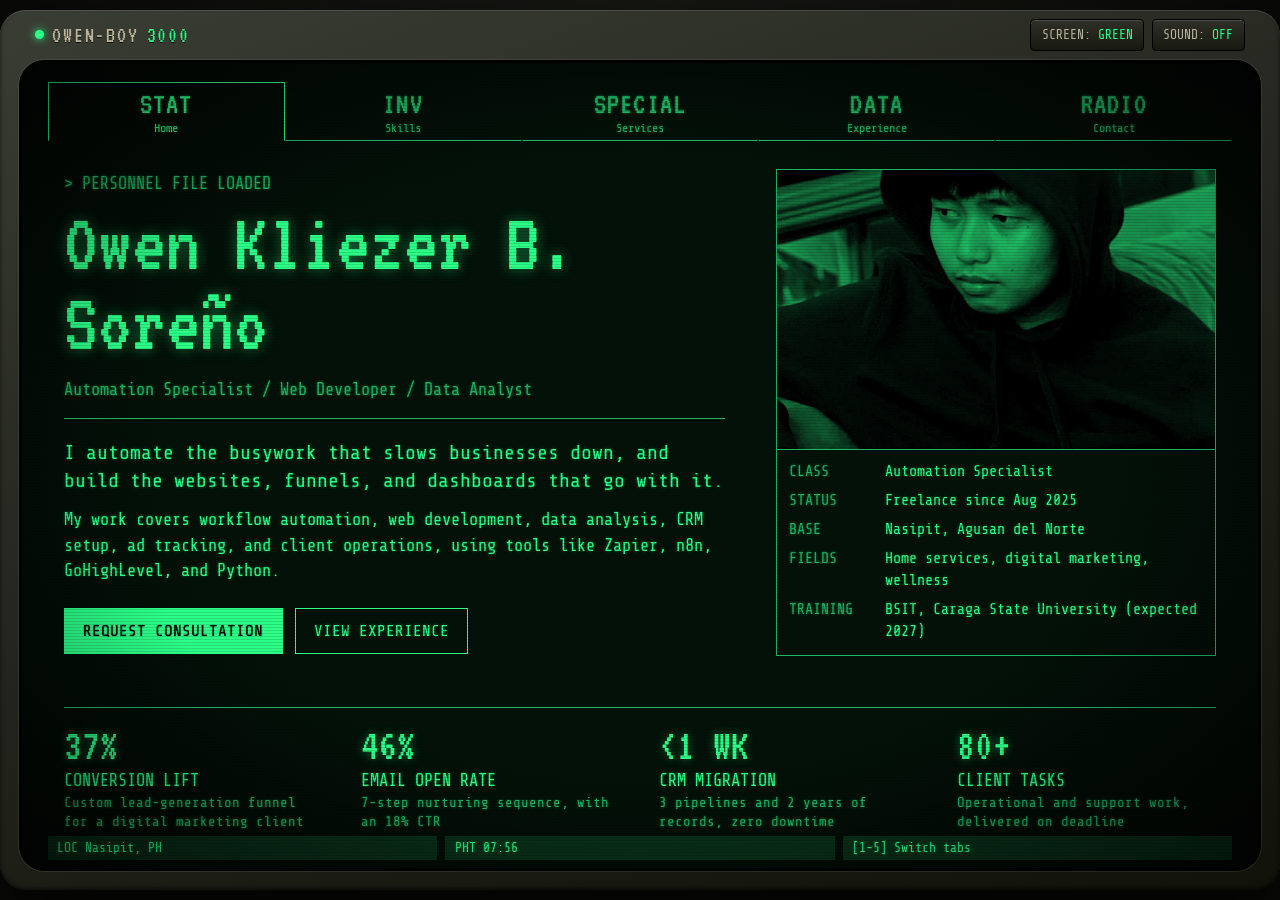
==== commit d6bdb53d: "Add live radio player to the Radio tab Play Radyo Natin Naval on demand, using the Radio Browser API" ====
--- a/index.html
+++ b/index.html
@@ -498,6 +498,25 @@
                   <button type="button" class="btn" id="copyEmail">Copy email</button>
                 </div>
                 <p class="copy-status" id="copyStatus" role="status"></p>
+
+                <div class="tuner">
+                  <p class="tuner-station">
+                    <a href="https://radyonatinfm.com/naval/" target="_blank" rel="noopener">Radyo Natin Naval</a>
+                    <span>Live from Naval, Philippines</span>
+                  </p>
+                  <div class="tuner-controls">
+                    <button type="button" class="btn" id="radioToggle" aria-pressed="false">Tune in</button>
+                    <label class="tuner-volume">
+                      Volume
+                      <input type="range" id="radioVolume" min="0" max="1" step="0.05" value="0.6" />
+                    </label>
+                  </div>
+                  <p class="tuner-status" id="radioStatus" role="status">Radio off</p>
+                  <p class="tuner-credit">
+                    Stream from the
+                    <a href="https://www.radio-browser.info/" target="_blank" rel="noopener">Radio Browser</a> API
+                  </p>
+                </div>
               </div>
             </div>
 
--- a/style.css
+++ b/style.css
@@ -752,6 +752,50 @@
     font-size: 0.9375rem;
 }
 
+.tuner {
+    margin-top: 0.75rem;
+    padding-top: 0.75rem;
+    border-top: 1px solid var(--phosphor-dim);
+}
+
+.tuner-station span {
+    display: block;
+    font-size: 0.875rem;
+    color: var(--phosphor-dim);
+}
+
+.tuner-controls {
+    display: flex;
+    flex-wrap: wrap;
+    align-items: center;
+    gap: 0.5rem 1rem;
+    margin-top: 0.5rem;
+}
+
+.tuner-volume {
+    flex: 1 1 10rem;
+    display: flex;
+    align-items: center;
+    gap: 0.6rem;
+    font-size: 0.875rem;
+}
+
+.tuner-volume input {
+    flex: 1;
+    min-width: 0;
+    height: 28px;
+    accent-color: var(--phosphor);
+}
+
+.tuner-status {
+    margin-top: 0.4rem;
+}
+
+.tuner-credit {
+    font-size: 0.8125rem;
+    color: var(--phosphor-dim);
+}
+
 .legal {
     margin-top: 1.25rem;
     padding-top: 0.6rem;
@@ -948,6 +992,7 @@
     .glyph,
     .actions,
     #waveform,
+    .tuner,
     .copy-status,
     .screen::before,
     .screen::after,
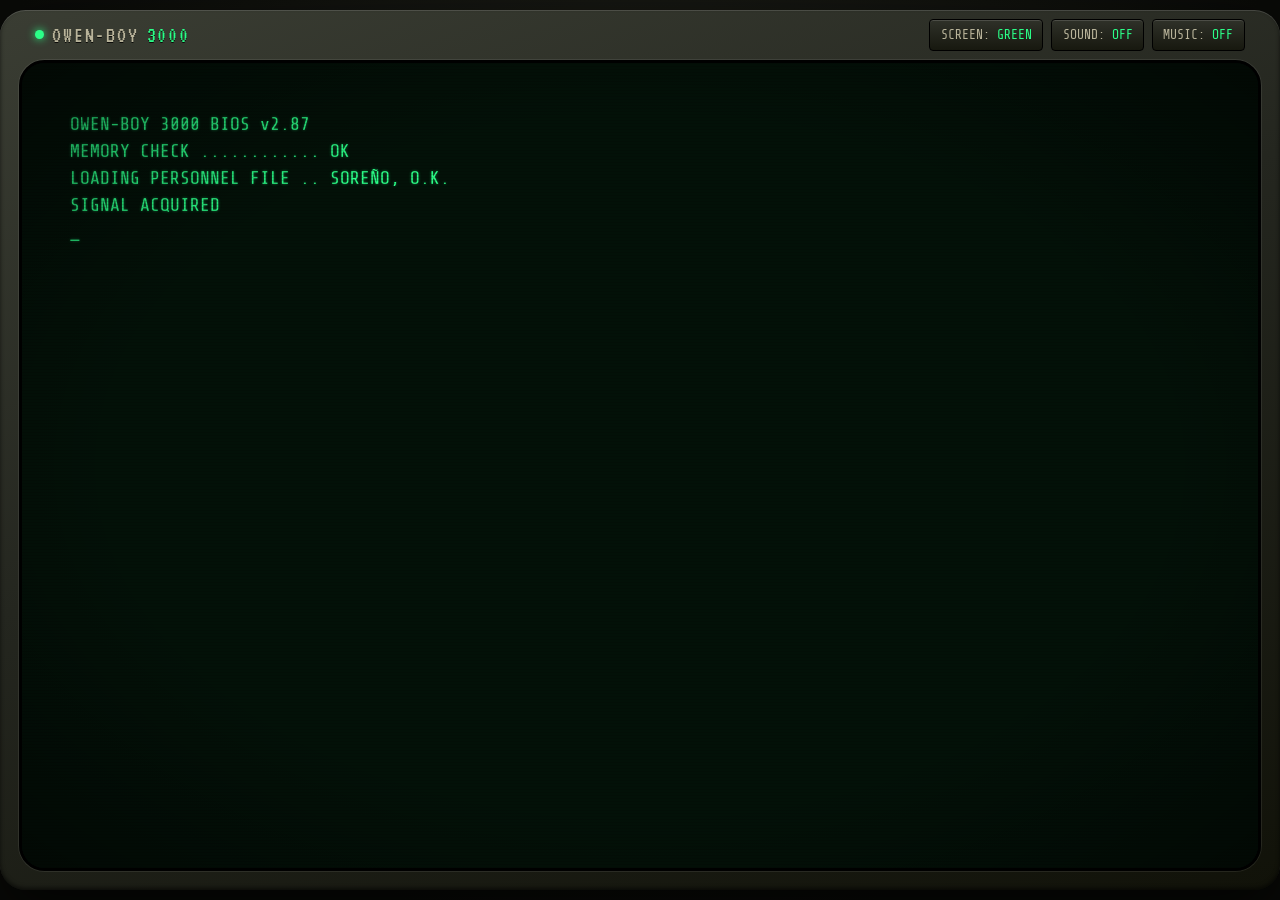
==== commit 316ba086: "Add FM station switcher and background music Let visitors switch between five FM stations from the R" ====
--- a/index.html
+++ b/index.html
@@ -44,6 +44,9 @@
           </button>
           <button type="button" class="switch" id="soundToggle" aria-pressed="false">
             SOUND: <span id="soundLabel">OFF</span>
+          </button>
+          <button type="button" class="switch" id="musicToggle" aria-pressed="false">
+            MUSIC: <span id="musicLabel">OFF</span>
           </button>
         </div>
       </header>
@@ -501,11 +504,13 @@
 
                 <div class="tuner">
                   <p class="tuner-station">
-                    <a href="https://radyonatinfm.com/naval/" target="_blank" rel="noopener">Radyo Natin Naval</a>
-                    <span>Live from Naval, Philippines</span>
+                    <a id="radioName" href="https://www.easyrock.com.ph/" target="_blank" rel="noopener">Easy Rock Manila</a>
+                    <span>Live from <span id="radioPlace">Manila</span> / Station <span id="radioPosition">1 of 5</span></span>
                   </p>
                   <div class="tuner-controls">
+                    <button type="button" class="btn tuner-step" id="radioPrev" aria-label="Previous station">&lt;</button>
                     <button type="button" class="btn" id="radioToggle" aria-pressed="false">Tune in</button>
+                    <button type="button" class="btn tuner-step" id="radioNext" aria-label="Next station">&gt;</button>
                     <label class="tuner-volume">
                       Volume
                       <input type="range" id="radioVolume" min="0" max="1" step="0.05" value="0.6" />
@@ -523,6 +528,12 @@
             <footer class="legal">
                 <p>&copy; <span id="year">2026</span> Owen Kliezer B. Soreño. All rights reserved.</p>
                 <p>Fallout-inspired fan styling. Not affiliated with Bethesda Softworks.</p>
+              <p>
+                Music (public domain recordings, via Wikimedia Commons):
+                <a href="https://commons.wikimedia.org/wiki/File:Ben_Selvin_-_I%27m_Forever_Blowing_Bubbles.ogg" target="_blank" rel="noopener">I'm Forever Blowing Bubbles</a>, Ben Selvin, 1919;
+                <a href="https://commons.wikimedia.org/wiki/File:%22The_Japanese_Sandman%22_(1920)_1920s_dance_band_music_for_flappers_Harry_Raderman%27s_Novelty_Orchestra.opus" target="_blank" rel="noopener">The Japanese Sandman</a>, Harry Raderman, 1920;
+                <a href="https://commons.wikimedia.org/wiki/File:Nicholas_Orlandos_Orchestra_-_Till_We_Meet_Again_(1919).ogg" target="_blank" rel="noopener">Till We Meet Again</a>, Nicholas Orlandos Orchestra, 1919.
+              </p>
               </footer>
           </section>
         </main>
--- a/style.css
+++ b/style.css
@@ -758,10 +758,15 @@
     border-top: 1px solid var(--phosphor-dim);
 }
 
-.tuner-station span {
+.tuner-station > span {
     display: block;
     font-size: 0.875rem;
     color: var(--phosphor-dim);
+}
+
+.tuner-step {
+    min-width: 46px;
+    padding: 0.5rem;
 }
 
 .tuner-controls {
@@ -905,9 +910,22 @@
         font-size: 1.15rem;
     }
 
+    .plate {
+        flex-wrap: nowrap;
+    }
+
+    .plate-model {
+        display: none;
+    }
+
+    .plate-controls {
+        gap: 0.25rem;
+    }
+
     .switch {
-        padding: 0.1rem 0.4rem;
-        font-size: 0.75rem;
+        padding: 0.1rem 0.3rem;
+        font-size: 0.6875rem;
+        white-space: nowrap;
     }
 
     .actions .btn {
@@ -951,6 +969,17 @@
 
     .screen::after {
         display: none;
+    }
+}
+
+@media (max-width: 360px) {
+    .plate-name {
+        display: none;
+    }
+
+    .plate-controls {
+        flex: 1;
+        justify-content: space-between;
     }
 }
 
